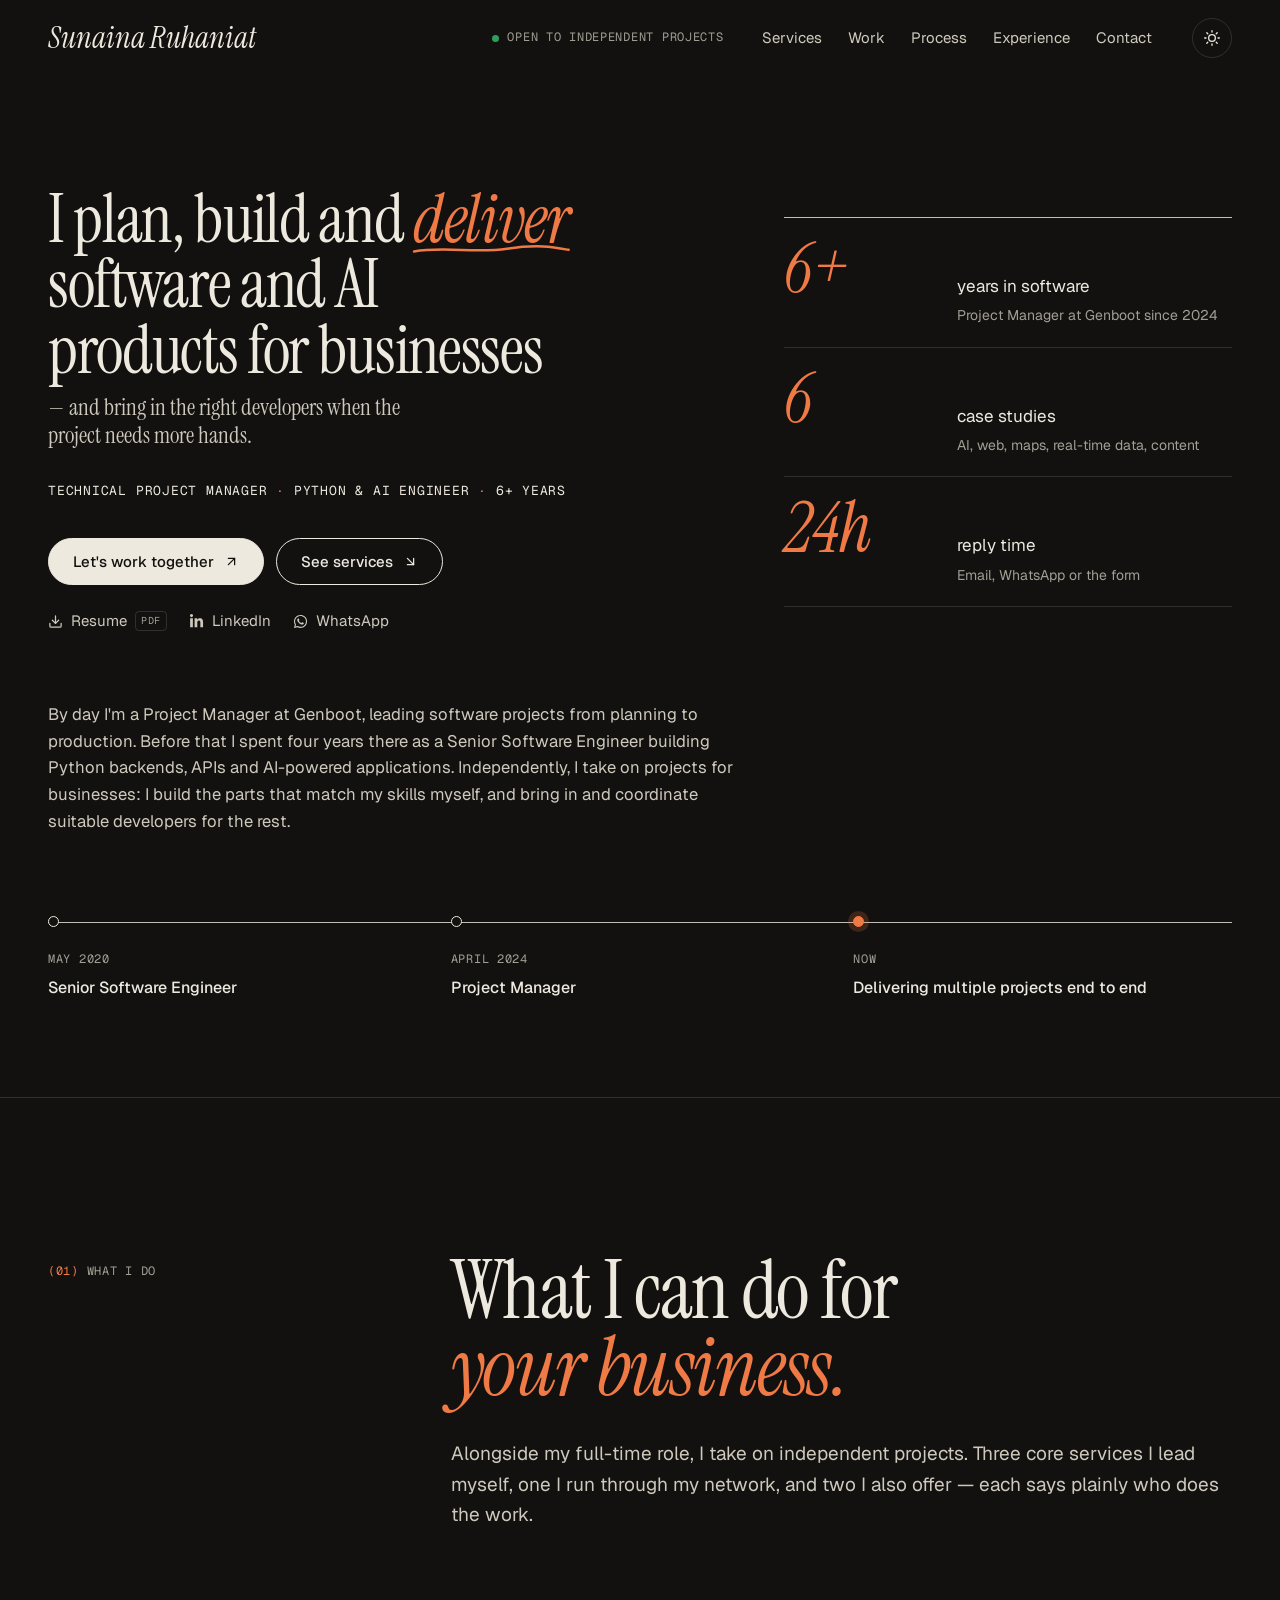
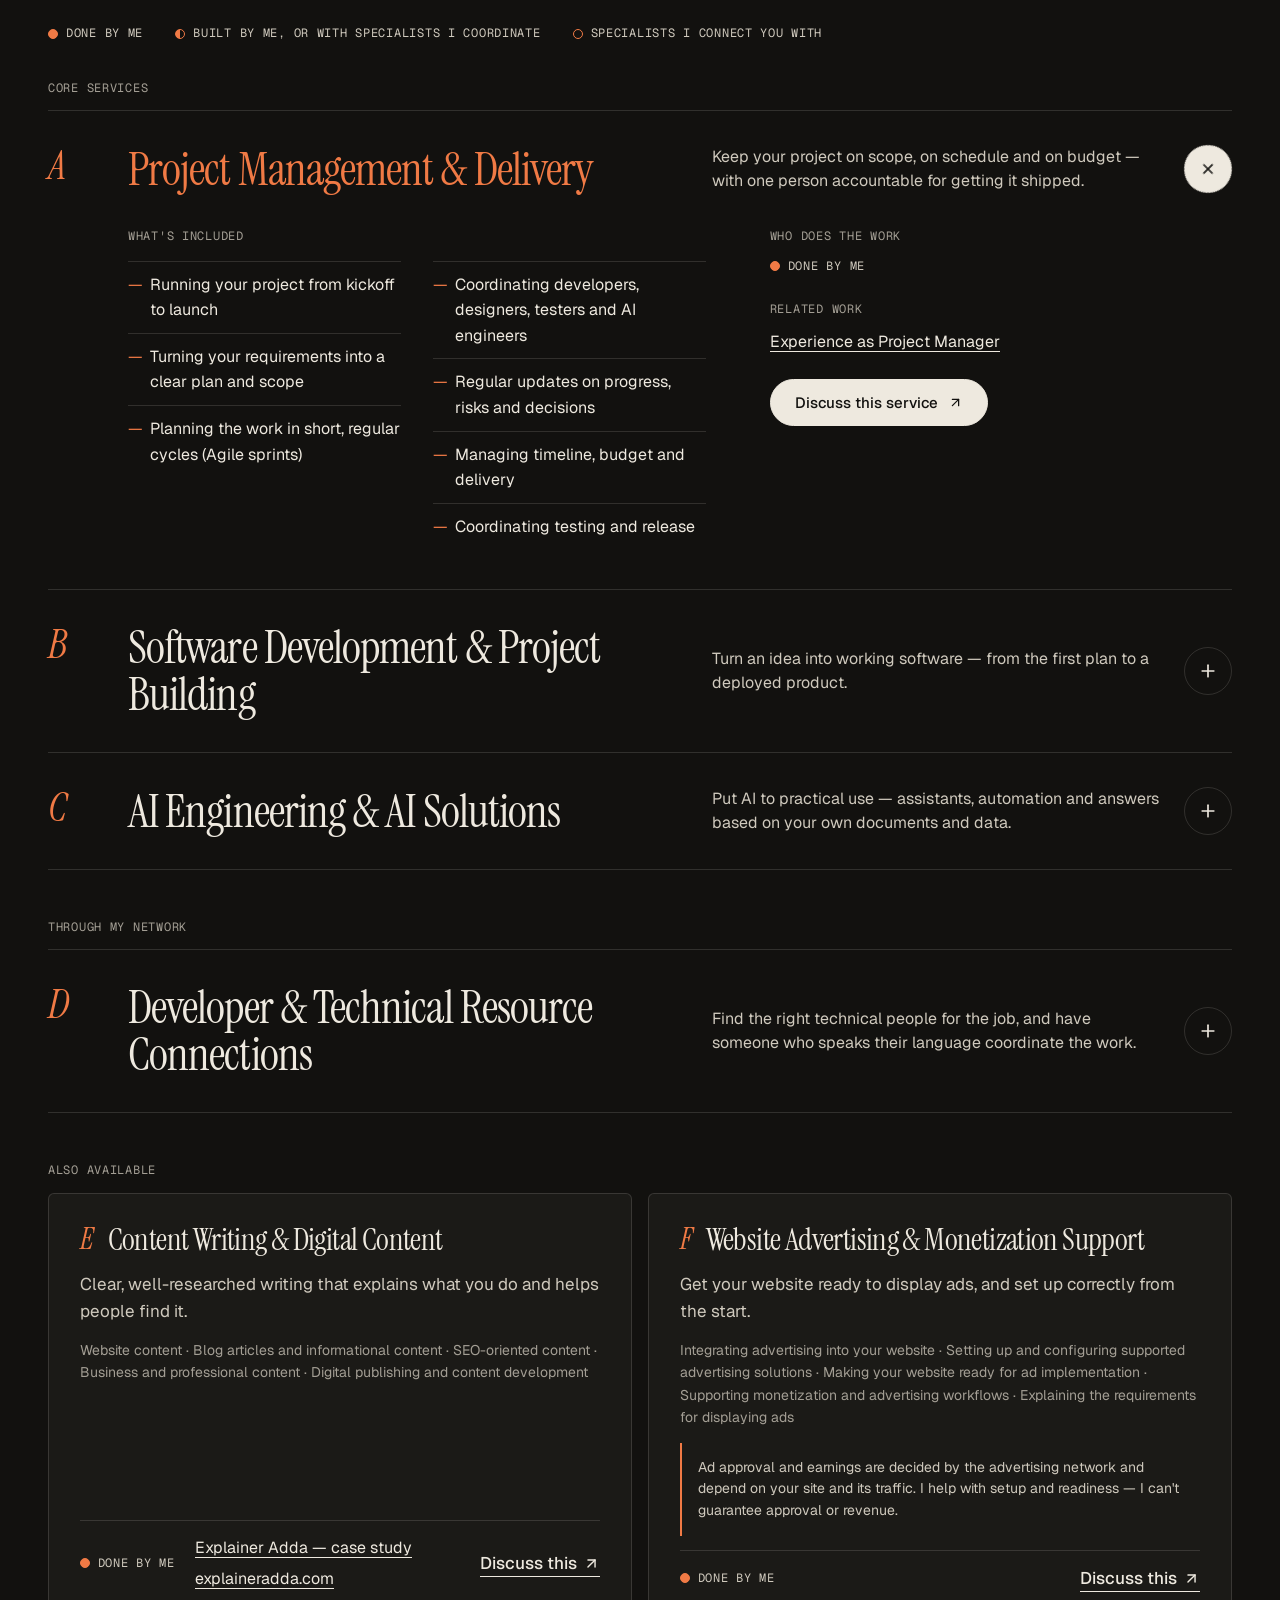
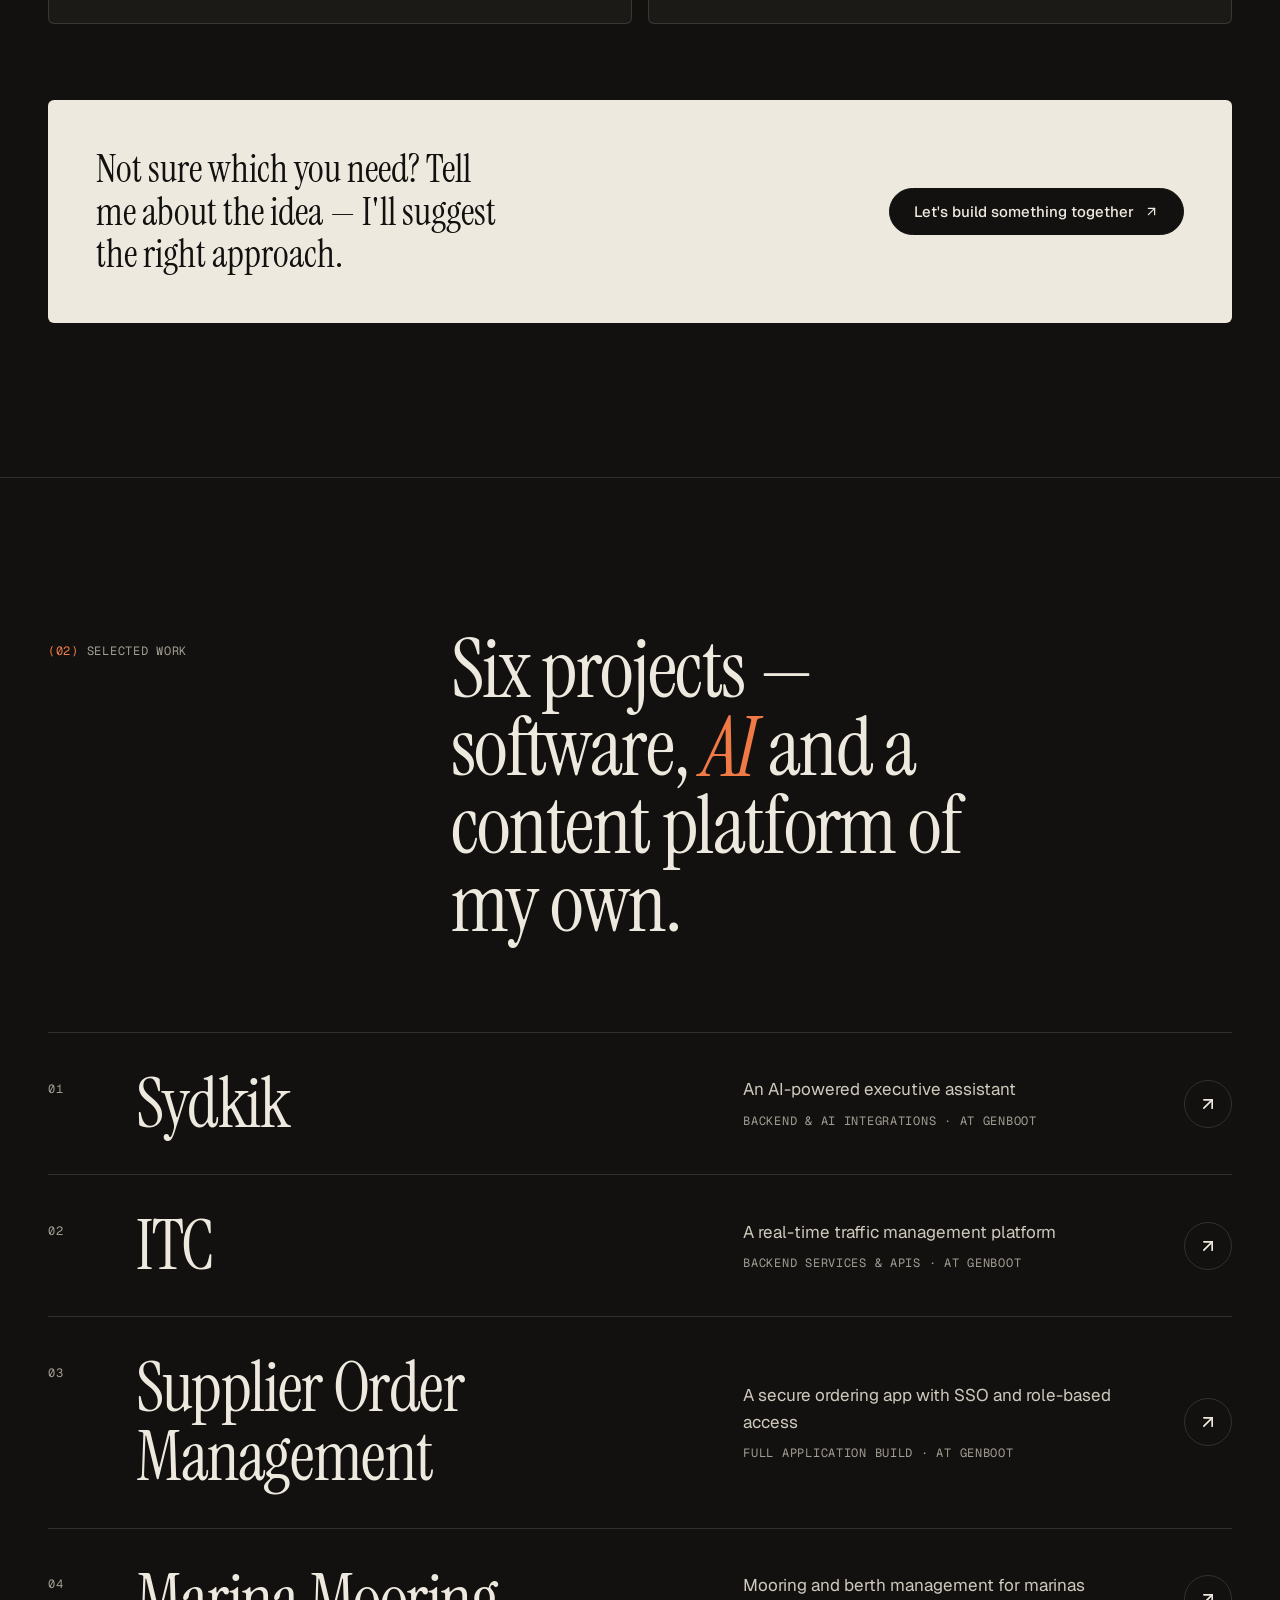
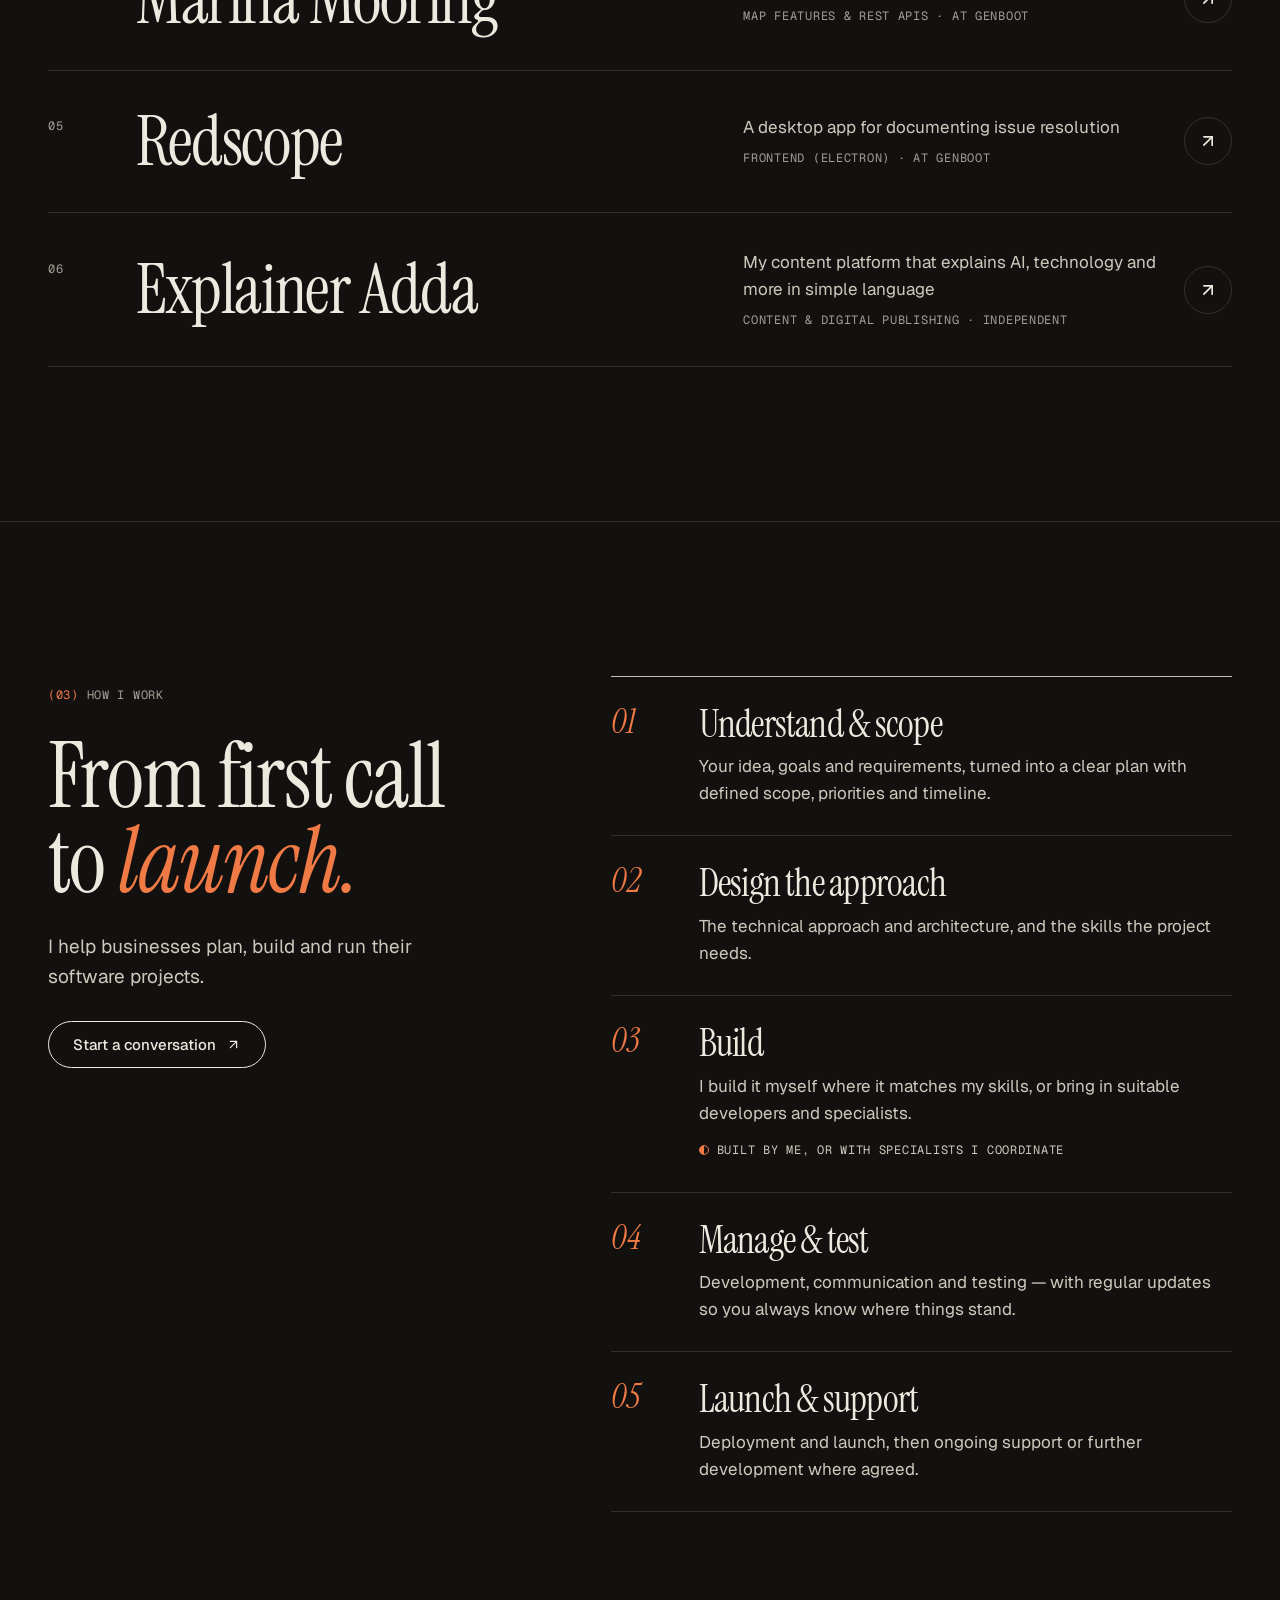
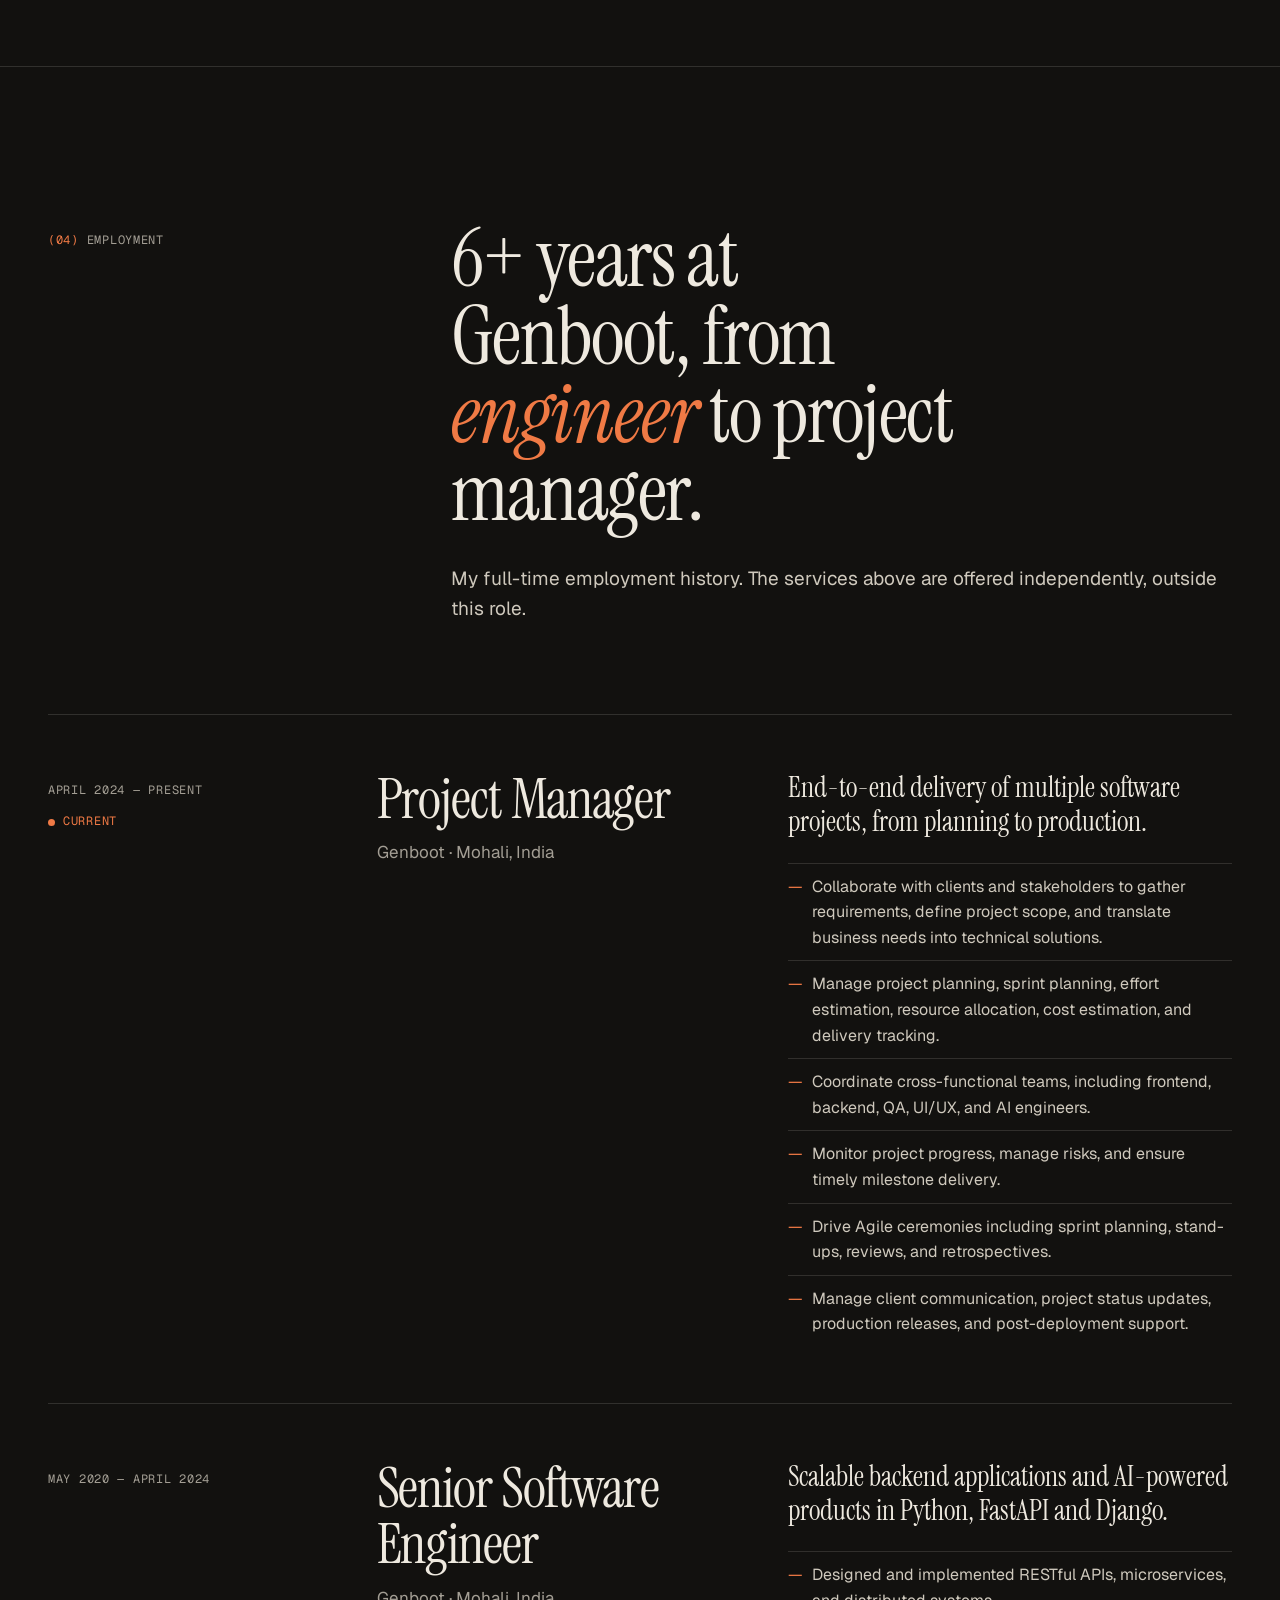
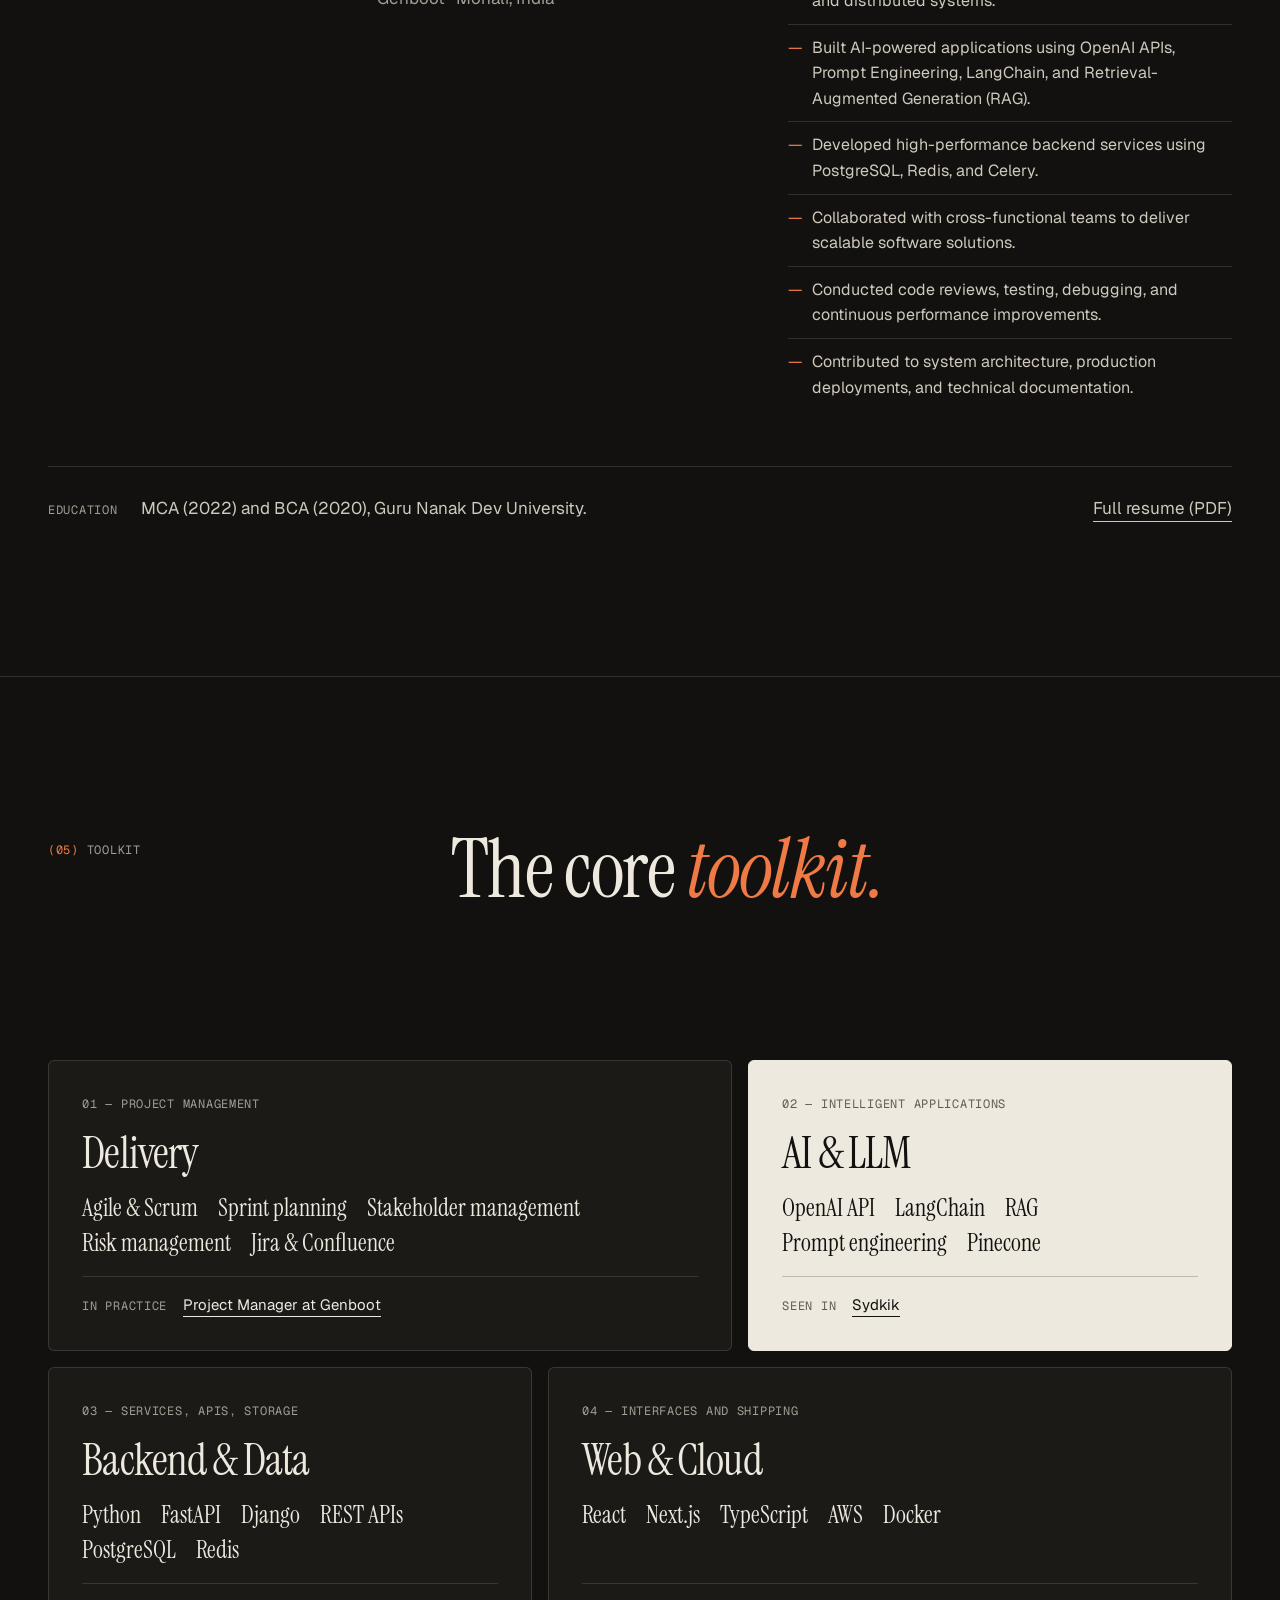
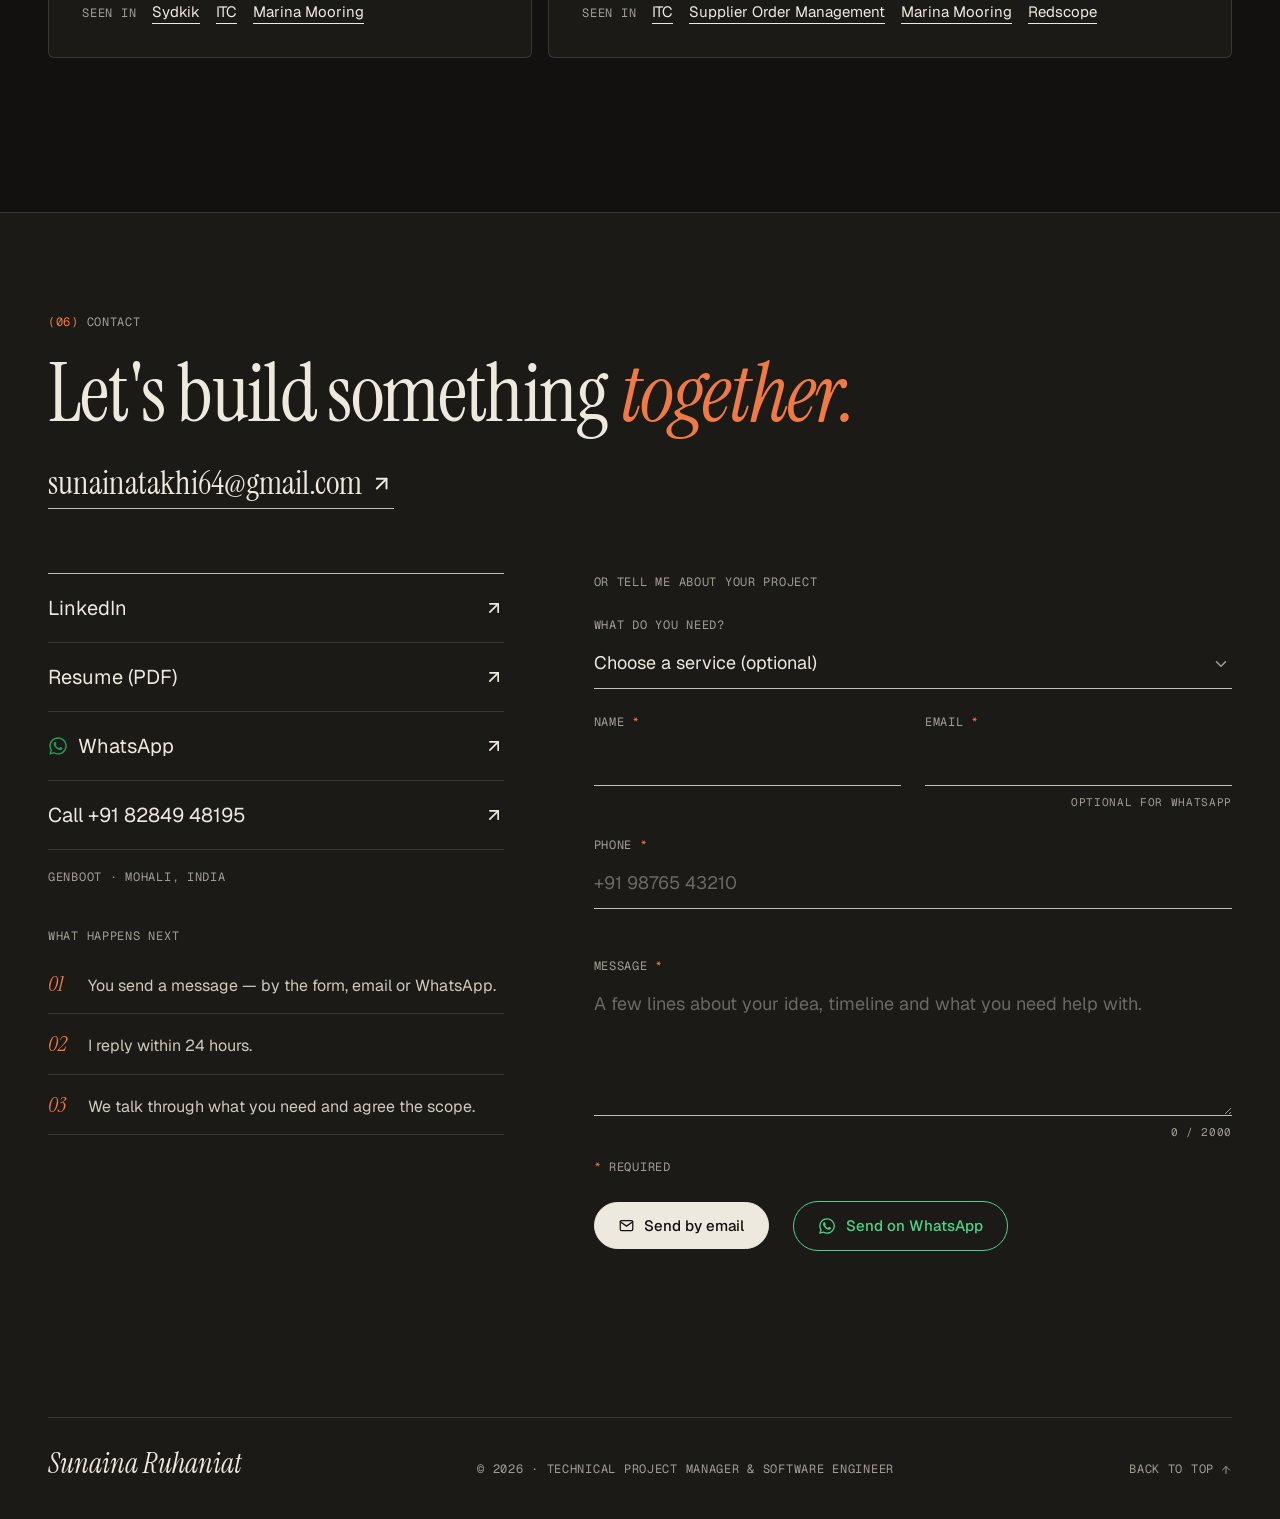
==== index.html @ 08cbfb69 "Updates" ====
<!doctype html><html lang="en"><head><meta charset="utf-8"/><meta name="viewport" content="width=device-width,initial-scale=1"/><title>Sunaina Ruhaniat — Technical Project Manager &amp; Software Engineer</title><meta name="description" content="Sunaina Ruhaniat plans, builds and delivers software and AI products for businesses. Technical Project Manager and Python & AI engineer with 6+ years in software."/><meta name="author" content="Sunaina Ruhaniat"/><link rel="canonical" href="https://sunaina04.github.io/"/><meta name="theme-color" content="#12110f"/><meta property="og:type" content="website"/><meta property="og:site_name" content="Sunaina Ruhaniat"/><meta property="og:title" content="Sunaina Ruhaniat — Technical Project Manager & Software Engineer"/><meta property="og:description" content="I plan, build and deliver software and AI products for businesses — and bring in the right developers when the project needs more hands."/><meta property="og:url" content="https://sunaina04.github.io/"/><meta property="og:image" content="https://sunaina04.github.io/og-image.png"/><meta property="og:image:width" content="1200"/><meta property="og:image:height" content="630"/><meta property="og:image:alt" content="Sunaina Ruhaniat: I plan, build and deliver software and AI products for businesses."/><meta name="twitter:card" content="summary_large_image"/><meta name="twitter:image" content="https://sunaina04.github.io/og-image.png"/><link rel="icon" href="/favicon.ico"/><link rel="apple-touch-icon" href="/favicon.ico"/><link rel="manifest" href="/manifest.json"/><link rel="preconnect" href="https://fonts.googleapis.com"/><link rel="preconnect" href="https://fonts.gstatic.com" crossorigin/><link href="https://fonts.googleapis.com/css2?family=Instrument+Serif:ital@0;1&family=Geist:wght@400;500;600&family=Geist+Mono:wght@400;500&display=swap" rel="stylesheet"/><script>!function(){var t;try{t=localStorage.getItem("portfolio-theme")}catch(t){}document.documentElement.dataset.theme="light"===t?"light":"dark"}()</script><script type="application/ld+json">{
        "@context": "https://schema.org",
        "@type": "Person",
        "name": "Sunaina Ruhaniat",
        "givenName": "Sunaina",
        "familyName": "Ruhaniat",
        "jobTitle": "Technical Project Manager & Software Engineer",
        "description": "Plans, builds and delivers software and AI products for businesses.",
        "worksFor": { "@type": "Organization", "name": "Genboot" },
        "url": "https://sunaina04.github.io/",
        "sameAs": ["https://www.linkedin.com/in/sunaina-ruhaniat-01a650207/", "https://explaineradda.com/"],
        "knowsAbout": ["Project management", "Agile delivery", "Python", "FastAPI", "Django", "AI engineering", "Retrieval-Augmented Generation", "Content writing"],
        "alumniOf": { "@type": "CollegeOrUniversity", "name": "Guru Nanak Dev University" }
      }</script><script defer="defer" src="/static/js/main.42b80006.js"></script><link href="/static/css/main.5dd238e5.css" rel="stylesheet"></head><body><noscript><main style="max-width:640px;margin:48px auto;padding:0 20px;font-family:Georgia,serif;line-height:1.5;color:#161513"><h1>Sunaina Ruhaniat</h1><p>I plan, build and deliver software and AI products for businesses — and bring in the right developers when the project needs more hands.</p><p>Technical Project Manager · Python &amp; AI Engineer · 6+ years. Project Manager at Genboot, Mohali, India.</p><p>Services: project management and delivery; software and backend development; AI features and assistants; developer connections; content writing; website ad setup.</p><p>Contact: <a href="mailto:sunainatakhi64@gmail.com">sunainatakhi64@gmail.com</a> · <a href="https://wa.me/918284948195">WhatsApp</a> · <a href="https://www.linkedin.com/in/sunaina-ruhaniat-01a650207/">LinkedIn</a> · <a href="/Sunaina_Resume.pdf">Resume (PDF)</a></p><p><small>Turn on JavaScript to see the full portfolio and case studies.</small></p></main></noscript><div id="root"></div></body></html>
---- static/css/main.5dd238e5.css ----
:root,:root[data-theme=light]{--paper:#f3efe7;--paper-2:#ebe5d9;--paper-3:#e1d9ca;--ink:#161513;--ink-2:#33302b;--muted:#6b665d;--rule:#16151324;--rule-strong:#161513d9;--accent:#b93a0b;--accent-ink:#fff;--selection:#b93a0b2e;--danger:#b42318;color-scheme:light}:root[data-theme=dark]{--paper:#12110f;--paper-2:#1b1a17;--paper-3:#26241f;--ink:#eee9df;--ink-2:#cfc9bd;--muted:#a39e94;--rule:#eee9df24;--rule-strong:#eee9dfcc;--accent:#f07a45;--accent-ink:#12110f;--selection:#f07a4547;--danger:#ff8a7a;color-scheme:dark}:root{--serif:"Instrument Serif","Iowan Old Style",Georgia,serif;--sans:"Geist",ui-sans-serif,system-ui,-apple-system,"Segoe UI",sans-serif;--mono:"Geist Mono",ui-monospace,"SFMono-Regular",Menlo,monospace;--gutter:clamp(20px,4vw,48px);--max:1320px;--section:clamp(88px,12vw,160px);--ease:cubic-bezier(0.2,0.7,0.1,1)}*,:after,:before{box-sizing:border-box}html{scroll-behavior:smooth;scroll-padding-top:88px}body{-webkit-font-smoothing:antialiased;-moz-osx-font-smoothing:grayscale;background:#f3efe7;background:var(--paper);color:#161513;color:var(--ink);font-family:Geist,ui-sans-serif,system-ui,-apple-system,Segoe UI,sans-serif;font-family:var(--sans);font-size:17px;line-height:1.6;margin:0;text-rendering:optimizeLegibility;transition:background-color .4s cubic-bezier(.2,.7,.1,1),color .4s cubic-bezier(.2,.7,.1,1);transition:background-color .4s var(--ease),color .4s var(--ease)}::selection{background:#b93a0b2e;background:var(--selection)}img,svg{display:block;max-width:100%}a{color:inherit}h1,h2,h3,h4{font-weight:400;margin:0}ol,p,ul{margin:0}ol,ul{list-style:none;padding:0}button{color:inherit;font:inherit}.wrap{margin:0 auto;max-width:1320px;max-width:var(--max);padding:0 clamp(20px,4vw,48px);padding:0 var(--gutter);width:100%}.section{border-top:1px solid #16151324;border-top:1px solid var(--rule);padding:clamp(88px,12vw,160px) 0;padding:var(--section) 0}.mono{color:#6b665d;color:var(--muted);font-family:Geist Mono,ui-monospace,SFMono-Regular,Menlo,monospace;font-family:var(--mono);font-size:12px;font-weight:400;letter-spacing:.06em;text-transform:uppercase}.display,.serif{font-family:"Instrument Serif",Iowan Old Style,Georgia,serif;font-family:var(--serif);font-weight:400}.display{letter-spacing:-.02em;line-height:.95}.display em,.serif em{color:#b93a0b;color:var(--accent);font-style:italic}.link{background:linear-gradient(currentColor,currentColor) 0 100% /100% 1px no-repeat;text-decoration:none;transition:background-size .4s cubic-bezier(.2,.7,.1,1),color .2s ease;transition:background-size .4s var(--ease),color .2s ease}.link:hover{background-position:100% 100%;background-size:0 1px;color:#b93a0b;color:var(--accent)}.btn{align-items:center;background:#0000;border:1px solid #161513;border:1px solid var(--ink);border-radius:999px;color:#161513;color:var(--ink);cursor:pointer;display:inline-flex;font-size:15px;font-weight:500;gap:10px;line-height:1;padding:15px 24px;text-decoration:none;transition:background-color .3s cubic-bezier(.2,.7,.1,1),color .3s cubic-bezier(.2,.7,.1,1),border-color .3s cubic-bezier(.2,.7,.1,1);transition:background-color .3s var(--ease),color .3s var(--ease),border-color .3s var(--ease)}.btn svg{transition:transform .3s cubic-bezier(.2,.7,.1,1);transition:transform .3s var(--ease)}.btn:hover svg{transform:translate(2px,-2px)}.btn-solid,.btn:hover{background:#161513;background:var(--ink);color:#f3efe7;color:var(--paper)}.btn-solid:hover{background:#b93a0b;background:var(--accent);border-color:#b93a0b;border-color:var(--accent);color:#fff;color:var(--accent-ink)}:focus-visible{border-radius:4px;outline:2px solid #b93a0b;outline:2px solid var(--accent);outline-offset:3px}.skip-link{background:#161513;background:var(--ink);border-radius:999px;color:#f3efe7;color:var(--paper);font-size:14px;left:12px;padding:10px 16px;position:fixed;text-decoration:none;top:12px;transform:translateY(-200%);transition:transform .2s ease;z-index:2000}.skip-link:focus{transform:none}.visually-hidden{clip:rect(0 0 0 0);height:1px;overflow:hidden;position:absolute;white-space:nowrap;width:1px}[data-reveal]{opacity:0;transform:translateY(24px);transition:opacity .9s cubic-bezier(.2,.7,.1,1),transform .9s cubic-bezier(.2,.7,.1,1);transition:opacity .9s var(--ease),transform .9s var(--ease);transition-delay:0s;transition-delay:var(--delay,0s)}[data-reveal][data-visible]{opacity:1;transform:none}@keyframes rise{0%{opacity:0;transform:translateY(.35em)}to{opacity:1;transform:none}}::view-transition-old(root){animation:page-out .22s cubic-bezier(.2,.7,.1,1) both;animation:page-out .22s var(--ease) both}::view-transition-new(root){animation:page-in .45s cubic-bezier(.2,.7,.1,1) .08s both;animation:page-in .45s .08s var(--ease) both}::view-transition-group(masthead){animation:none}@keyframes page-out{to{opacity:0;transform:translateY(-8px)}}@keyframes page-in{0%{opacity:0;transform:translateY(14px)}}@media (prefers-reduced-motion:reduce){::view-transition-new(root),::view-transition-old(root){animation:none}html{scroll-behavior:auto}*,:after,:before{animation-duration:.01ms!important;animation-iteration-count:1!important;transition-duration:.01ms!important}[data-reveal]{opacity:1;transform:none}}.hero{padding:clamp(28px,5vw,64px) 0 clamp(56px,8vw,96px)}.hero-meta{align-items:center;animation:rise .8s var(--ease) both;border-bottom:1px solid var(--rule);display:flex;flex-wrap:wrap;gap:8px 24px;justify-content:space-between;padding-bottom:18px}.hero-available{align-items:center;color:var(--ink-2);display:inline-flex;gap:10px}.hero-available i{background:#2f9e5b;border-radius:50%;box-shadow:0 0 0 4px #2f9e5b2e;height:8px;width:8px}.hero-title{font-size:clamp(40px,6.6vw,104px);letter-spacing:-.02em;line-height:.98;margin:0;max-width:17ch}.hero-main,.hero-tail{display:block}.hero-tail{animation:rise .9s .8s var(--ease) both;color:var(--ink-2);font-size:.34em;letter-spacing:0;line-height:1.25;margin-top:.5em;max-width:34ch}.hero-word{animation:rise .9s var(--ease) both;animation-delay:calc(.1s + var(--i)*.05s)}.hero-em,.hero-word{display:inline-block}.hero-em{position:relative;white-space:nowrap}.hero-underline{bottom:-.04em;height:.16em;left:0;overflow:visible;position:absolute;right:0;width:100%}.hero-underline path{fill:none;stroke:var(--accent);stroke-width:2.5;stroke-linecap:round;vector-effect:non-scaling-stroke;stroke-dasharray:340;stroke-dashoffset:340;animation:draw 1.2s .9s var(--ease) forwards,wave 4.5s 2.1s ease-in-out infinite alternate}@keyframes draw{to{stroke-dashoffset:0}}@keyframes wave{0%{d:path("M2 14 C 60 4, 120 18, 180 9 S 270 6, 298 11")}50%{d:path("M2 12 C 60 15, 120 5, 180 12 S 270 13, 298 9")}to{d:path("M2 10 C 60 6, 120 16, 180 7 S 270 10, 298 13")}}.hero-roles{animation:rise .9s .6s var(--ease) both;color:var(--ink);font-size:13px;margin-top:clamp(20px,2.4vw,32px)}.hero-roles span[aria-hidden]{color:var(--accent)}.hero-role{white-space:nowrap}.hero-ctas{animation:rise .9s .7s var(--ease) both;display:flex;flex-wrap:wrap;gap:12px;margin-top:clamp(24px,3vw,36px)}.hero-top{grid-gap:48px;display:grid;gap:48px;grid-template-columns:minmax(0,1fr);margin-top:clamp(28px,3.6vw,48px)}.hero-aside{grid-gap:32px;align-content:start;animation:rise .9s .85s var(--ease) both;display:grid;gap:32px}.hero-stats{border-top:1px solid var(--rule-strong);margin:0}.hero-stat{grid-gap:16px;align-items:baseline;animation:rise .8s var(--ease) both;animation-delay:calc(.6s + var(--i)*.12s);border-bottom:1px solid var(--rule);display:grid;gap:16px;grid-template-columns:minmax(120px,.8fr) minmax(0,1.4fr);padding:20px 0}.hero-stat-value{color:var(--accent);font-size:clamp(56px,5.4vw,80px);font-style:italic;line-height:.9}.hero-stat dd{grid-gap:4px;display:grid;gap:4px;margin:0}.hero-stat-label{color:var(--ink);font-size:17px}.hero-stat-note{color:var(--muted);font-size:14px}.hero-quick{margin-top:20px}@media (min-width:1024px){.hero-top{align-items:start;gap:clamp(48px,5vw,80px);grid-template-columns:minmax(0,1.5fr) minmax(0,1fr)}.hero-title{font-size:clamp(52px,5.2vw,84px)}.hero-aside{align-self:center}}.hero-intro{color:var(--ink-2);font-size:clamp(16px,1.3vw,18px);line-height:1.6;margin-top:clamp(40px,5vw,64px);max-width:64ch}.hero-line{grid-gap:24px;display:grid;gap:24px;grid-template-columns:repeat(3,minmax(0,1fr));margin-top:clamp(48px,7vw,88px);padding-top:28px;position:relative}.hero-line:before{animation:grow 1.4s .8s var(--ease) both;background:var(--rule-strong);content:"";height:1px;left:0;position:absolute;right:0;top:0;transform-origin:left}@keyframes grow{0%{transform:scaleX(0)}}.hero-line li{grid-gap:6px;animation:rise .8s var(--ease) both;animation-delay:calc(1s + var(--i)*.15s);display:grid;gap:6px;position:relative}.hero-line li:before{background:var(--paper);border:1.5px solid var(--ink);border-radius:50%;content:"";height:11px;left:0;position:absolute;top:-34px;width:11px}.hero-line li.is-now:before{background:var(--accent);border-color:var(--accent);box-shadow:0 0 0 5px color-mix(in srgb,var(--accent) 20%,#0000)}.hero-line-label{font-size:16px;font-weight:500}@media (min-width:1280px){.hero-meta{display:none}}@media (max-width:599px){.hero-meta span:last-child{display:none}.hero-title{font-size:clamp(34px,9.6vw,44px)}.hero-tail{font-size:.48em}.hero-roles{font-size:11.5px;line-height:1.8}.hero-stat{grid-template-columns:96px minmax(0,1fr);padding:16px 0}.hero-stat-value{font-size:48px}.hero-line{gap:22px;grid-template-columns:1fr;padding:0 0 0 28px}.hero-line:before{animation-name:growY;bottom:4px;height:auto;left:5px;right:auto;top:4px;transform-origin:top;width:1px}@keyframes growY{0%{transform:scaleY(0)}}.hero-line li:before{left:-28px;top:5px}}.quick-links{align-items:center;display:flex;flex-wrap:wrap;gap:6px 22px}.quick-link{align-items:center;background:linear-gradient(currentColor,currentColor) 0 100% /0 1px no-repeat;color:var(--ink-2);display:inline-flex;font-size:15px;gap:8px;padding:4px 0;text-decoration:none;transition:color .2s ease,background-size .4s var(--ease)}.quick-link svg{flex-shrink:0;font-size:15px}.quick-link:hover{background-size:100% 1px;color:var(--accent)}.quick-link-hint{border:1px solid var(--rule);border-radius:4px;font-size:10px;padding:1px 5px}.quick-links--menu{gap:4px 24px}.quick-links--menu .quick-link{font-size:17px;padding:10px 0}.work-list{border-bottom:1px solid var(--rule)}.work-row{grid-gap:24px;align-items:center;border-top:1px solid var(--rule);display:grid;gap:24px;grid-template-columns:64px minmax(0,1.4fr) minmax(0,1fr) 48px;padding:clamp(24px,3vw,36px) 0;text-decoration:none;transition:color .3s var(--ease)}.work-index{align-self:start;padding-top:.9em}.work-thumb{display:none}.work-name{font-size:clamp(40px,5.4vw,80px);line-height:1;transition:transform .5s var(--ease),color .3s ease}.work-meta{grid-gap:8px;display:grid;gap:8px}.work-summary{color:var(--ink-2);font-size:17px}.work-arrow{align-items:center;border:1px solid var(--rule);border-radius:50%;display:inline-flex;font-size:20px;height:48px;justify-content:center;justify-self:end;transition:background-color .3s var(--ease),color .3s var(--ease),border-color .3s var(--ease),transform .4s var(--ease);width:48px}.work-row:focus-visible .work-name,.work-row:hover .work-name{color:var(--accent);transform:translateX(16px)}.work-row:focus-visible .work-arrow,.work-row:hover .work-arrow{background:var(--ink);border-color:var(--ink);color:var(--paper);transform:rotate(45deg)}@media (hover:hover){.work-list:hover .work-row:not(:hover){color:var(--muted)}}.work-preview{display:none}@media (hover:hover) and (pointer:fine) and (min-width:900px){.work-preview{display:block;left:0;opacity:0;pointer-events:none;position:fixed;top:0;transform:translate(28px,-50%) scale(.92);transform:translate(calc(var(--x, 0px) + 28px),calc(var(--y, 0px) - 50%)) scale(.92);transition:opacity .3s var(--ease),transform .45s var(--ease);width:520px;z-index:50}.work-preview.is-visible{opacity:1;transform:translate(28px,-50%) scale(1);transform:translate(calc(var(--x, 0px) + 28px),calc(var(--y, 0px) - 50%)) scale(1)}.work-preview-item{border-radius:6px;box-shadow:0 30px 60px -20px #00000059;display:none}.work-preview-item.is-active{display:block}}@media (hover:none),(max-width:899px){.work-row{gap:16px;grid-template-areas:"index thumb thumb" "index name arrow" "index meta meta";grid-template-columns:40px minmax(0,1fr) 44px}.work-index{grid-area:index;padding-top:0}.work-thumb{display:block;grid-area:thumb}.work-name{grid-area:name}.work-meta{grid-area:meta}.work-arrow{grid-area:arrow;height:44px;width:44px}}@media (max-width:599px){.work-row{gap:12px;grid-template-areas:"index index" "name arrow" "meta meta";grid-template-columns:minmax(0,1fr) 44px}.work-thumb{display:none}}.section-head{grid-gap:24px 48px;display:grid;gap:24px 48px;grid-template-columns:minmax(0,1fr) minmax(0,2.2fr);margin-bottom:clamp(48px,7vw,96px)}.section-head-label{padding-top:.9em}.section-head-label span{color:var(--accent)}.section-head-title{font-size:clamp(44px,6.4vw,96px);max-width:14ch}.section-head-lead{grid-gap:16px;color:var(--ink-2);display:grid;font-size:19px;gap:16px;line-height:1.6;margin-top:32px;max-width:62ch}@media (max-width:767px){.section-head{grid-template-columns:1fr}.section-head-label{padding-top:0}.section-head-lead{font-size:17px}}.cover{background:var(--paper-2);border-radius:6px;margin:0;overflow:hidden}.cover svg{height:auto;width:100%}.sketch-dot{fill:color-mix(in srgb,var(--ink) 12%,#0000)}.sketch-links path{fill:none;stroke:var(--ink-2);stroke-opacity:.6;stroke-width:1.6;stroke-dasharray:5 6;animation:flow 1.6s linear infinite}.cover--compact .sketch-links path{stroke-width:2.4;stroke-dasharray:7 8}@keyframes flow{to{stroke-dashoffset:-22}}.sketch-node rect{fill:var(--paper);stroke:var(--ink);stroke-width:1.5}.cover--compact .sketch-node rect{stroke-width:2.2}.sketch-node text{fill:var(--ink);font-family:var(--mono);font-weight:500}.sketch-node--primary rect{fill:var(--ink)}.sketch-node--primary text{fill:var(--paper)}.sketch-node--core rect{fill:var(--paper-3);stroke:var(--ink-2);stroke-dasharray:4 4}.sketch-index{fill:var(--accent);font-family:var(--serif);font-style:italic}.sketch-caption{fill:var(--muted);font-family:var(--mono);font-size:12px;letter-spacing:.08em}.sketch-stack{display:none}@media (max-width:599px){.cover:not(.cover--compact) svg{display:none}.sketch-stack{align-items:center;background-image:radial-gradient(color-mix(in srgb,var(--ink) 12%,#0000) 1px,#0000 1px);background-size:18px 18px;display:flex;flex-direction:column;gap:10px;padding:28px 20px 32px}.sketch-stack-index{align-self:flex-start;color:var(--accent);font-size:36px;font-style:italic;line-height:1}.sketch-stack-row{display:flex;flex-wrap:wrap;gap:8px;justify-content:center}.sketch-stack-row li{background:var(--paper);border:1.5px solid var(--ink);border-radius:999px;font-family:var(--mono);font-size:13px;font-weight:500;padding:8px 14px}.sketch-stack-row.is-core li:first-child{background:var(--ink);color:var(--paper)}.sketch-stack-row.is-core li+li{background:var(--paper-3);border-color:var(--ink-2);border-style:dashed}.sketch-stack-arrow{color:var(--muted);font-size:18px;line-height:1}}.mode-tag{align-items:center;color:var(--ink-2);display:inline-flex;gap:8px}.mode-tag i{border:1.5px solid var(--accent);border-radius:50%;flex-shrink:0;height:10px;width:10px}.mode-tag--self i{background:var(--accent)}.mode-tag--mixed i{background:linear-gradient(90deg,var(--accent) 50%,#0000 50%)}.mode-legend{display:flex;flex-wrap:wrap;gap:12px 32px;margin-bottom:32px}.tier-label{font-size:12px;font-weight:400;margin:48px 0 12px}.mode-legend+.tier-label{margin-top:8px}.extras{grid-gap:16px;display:grid;gap:16px;grid-template-columns:repeat(2,minmax(0,1fr))}.extra{background:var(--paper-2);border:1px solid var(--rule);border-radius:6px;flex-direction:column;padding:clamp(22px,2.4vw,32px)}.extra,.extra-head{display:flex;gap:14px}.extra-head{align-items:baseline}.extra-head .service-letter{font-size:30px}.extra-title{font-size:clamp(26px,2.4vw,34px);line-height:1.05;margin:0}.extra-benefit{color:var(--ink-2)}.extra-items{color:var(--muted);font-size:14px;line-height:1.6}.extra-foot{align-items:center;border-top:1px solid var(--rule);display:flex;flex-wrap:wrap;gap:10px 20px;margin-top:auto;padding-top:14px}.extra-cta{align-items:center;display:inline-flex;font-weight:500;gap:6px;margin-left:auto}@media (max-width:767px){.extras{grid-template-columns:1fr}.extra-cta{margin-left:0}}.service-list{border-bottom:1px solid var(--rule)}.service{border-top:1px solid var(--rule)}.service-heading{margin:0}.service-trigger{grid-gap:24px;align-items:center;background:none;border:none;cursor:pointer;display:grid;gap:24px;grid-template-columns:56px minmax(0,1.25fr) minmax(0,1fr) 48px;padding:clamp(24px,3vw,34px) 0;text-align:left;width:100%}.service-letter{align-self:start;color:var(--accent);font-size:40px;font-style:italic;line-height:1}.service-title{font-size:clamp(32px,3.6vw,52px);line-height:1.02;transition:transform .5s var(--ease),color .3s ease}.service-benefit{color:var(--ink-2);font-size:16px;line-height:1.5}.service-toggle{align-items:center;border:1px solid var(--rule);border-radius:50%;display:inline-flex;font-size:20px;height:48px;justify-content:center;justify-self:end;transition:transform .5s var(--ease),background-color .3s var(--ease),color .3s var(--ease),border-color .3s var(--ease);width:48px}.service-trigger:hover .service-title{transform:translateX(10px)}.service-trigger:hover .service-toggle,.service.is-open .service-toggle{background:var(--ink);border-color:var(--ink);color:var(--paper)}.service.is-open .service-toggle{transform:rotate(45deg)}.service.is-open .service-title{color:var(--accent)}.service-panel{display:grid;grid-template-rows:0fr;transition:grid-template-rows .6s var(--ease),visibility .6s;visibility:hidden}.service.is-open .service-panel{grid-template-rows:1fr;visibility:visible}.service-panel-inner{grid-gap:32px clamp(32px,5vw,80px);display:grid;gap:32px clamp(32px,5vw,80px);grid-template-columns:minmax(0,1.25fr) minmax(0,1fr);min-height:0;overflow:hidden;padding-left:80px}.service.is-open .service-panel-inner{padding-bottom:40px}.service-detail,.service-side{grid-gap:14px;align-content:start;display:grid;gap:14px}.service-side{gap:24px}.service-side>div{grid-gap:10px;display:grid;gap:10px}.service-items{column-count:2;column-gap:32px}.service-items li{border-top:1px solid var(--rule);break-inside:avoid;font-size:16px;padding:10px 0 10px 22px;page-break-inside:avoid;position:relative}.service-items li:before{color:var(--accent);content:"—";left:0;position:absolute}.service-note{background:var(--paper-2);border-left:2px solid var(--accent);color:var(--ink-2);font-size:14px;line-height:1.55;padding:14px 16px}.service-related{grid-gap:6px;display:grid;font-size:16px;gap:6px}.service-cta,.service-related .link,.service-related .link:visited{justify-self:start}.services-cta{align-items:center;background:var(--ink);border-radius:6px;color:var(--paper);display:flex;flex-wrap:wrap;gap:24px 48px;justify-content:space-between;margin-top:clamp(48px,6vw,80px);padding:clamp(28px,4vw,48px)}.services-cta-text{font-size:clamp(28px,3vw,40px);line-height:1.1;max-width:24ch}.services-cta .btn-solid{background:var(--paper);border-color:var(--paper);color:var(--ink)}.services-cta .btn-solid:hover{background:var(--accent);border-color:var(--accent);color:var(--accent-ink)}@media (max-width:999px){.service-trigger{grid-template-areas:"letter title toggle" "letter benefit toggle";grid-template-columns:44px minmax(0,1fr) 44px;row-gap:10px}.service-letter{grid-area:letter}.service-title{grid-area:title}.service-benefit{grid-area:benefit}.service-toggle{align-self:start;grid-area:toggle;height:44px;width:44px}.service-panel-inner{grid-template-columns:1fr;padding-left:68px}}@media (max-width:599px){.service-trigger{gap:10px 14px;grid-template-columns:32px minmax(0,1fr) 40px}.service-letter{font-size:30px}.service-toggle{height:40px;width:40px}.service-panel-inner{padding-left:0}.service-items{column-count:1}}.process-grid{grid-gap:48px clamp(48px,8vw,128px);align-items:start;display:grid;gap:48px clamp(48px,8vw,128px);grid-template-columns:minmax(0,1fr) minmax(0,1.35fr)}.process-aside{grid-gap:28px;display:grid;gap:28px;justify-items:start;position:-webkit-sticky;position:sticky;top:120px}.process-title{font-size:clamp(52px,7vw,104px)}.process-promise{color:var(--ink-2);font-size:19px;max-width:34ch}.process-steps{border-top:1px solid var(--rule-strong);counter-reset:step}.process-step{grid-gap:16px;border-bottom:1px solid var(--rule);display:grid;gap:16px;grid-template-columns:72px minmax(0,1fr);padding:28px 0;transition:padding-left .5s var(--ease)}.process-step:hover{padding-left:10px}.process-num{color:var(--accent);font-size:34px;font-style:italic;line-height:1}.process-step-title{font-size:clamp(30px,3vw,42px);line-height:1}.process-step-text{color:var(--ink-2);font-size:17px;margin:10px 0 0;max-width:48ch}.process-step .mode-tag{margin-top:14px}@media (max-width:899px){.process-grid{grid-template-columns:1fr}.process-aside{position:static}}@media (max-width:479px){.process-step{grid-template-columns:48px minmax(0,1fr)}.process-num{font-size:28px}}.roles{border-bottom:1px solid var(--rule)}.exp-education{align-items:baseline;color:var(--ink-2);display:flex;flex-wrap:wrap;font-size:17px;gap:8px 24px;margin-top:28px}.exp-education .link{margin-left:auto}.role{grid-gap:24px clamp(32px,4vw,64px);border-top:1px solid var(--rule);display:grid;gap:24px clamp(32px,4vw,64px);grid-template-columns:minmax(0,1fr) minmax(0,1.3fr) minmax(0,1.6fr);padding:clamp(36px,5vw,56px) 0}.role-dates{align-items:flex-start;display:flex;flex-direction:column;gap:12px;padding-top:.6em}.role-badge{align-items:center;color:var(--accent);display:inline-flex;gap:8px}.role-badge:before{animation:pulse 2.4s ease-in-out infinite;background:var(--accent);border-radius:50%;content:"";height:7px;width:7px}@keyframes pulse{50%{box-shadow:0 0 0 6px color-mix(in srgb,var(--accent) 15%,#0000)}}.role-title{font-size:clamp(40px,4.4vw,64px);line-height:1}.role-company{color:var(--muted);margin-top:12px}.role-summary{font-family:var(--serif);font-size:clamp(24px,2.2vw,30px);line-height:1.2;margin-bottom:24px}.role-points li{border-top:1px solid var(--rule);color:var(--ink-2);font-size:16px;padding:10px 0 10px 24px;position:relative}.role-points li:before{color:var(--accent);content:"—";left:0;position:absolute}@media (max-width:1023px){.exp-education{align-items:baseline;color:var(--ink-2);display:flex;flex-wrap:wrap;font-size:17px;gap:8px 24px;margin-top:28px}.exp-education .link{margin-left:auto}.role{grid-template-columns:minmax(0,1fr) minmax(0,2fr)}.role-body{grid-column:2}}@media (max-width:699px){.exp-education{align-items:baseline;color:var(--ink-2);display:flex;flex-wrap:wrap;font-size:17px;gap:8px 24px;margin-top:28px}.exp-education .link{margin-left:auto}.role{grid-template-columns:1fr}.role-dates{align-items:center;flex-direction:row;justify-content:space-between;padding-top:0}.role-body{grid-column:auto}}.bento{grid-gap:16px;display:grid;gap:16px;grid-template-columns:repeat(12,minmax(0,1fr))}.tile{background:var(--paper-2);border:1px solid var(--rule);border-radius:6px;display:flex;flex-direction:column;gap:18px;padding:clamp(24px,2.6vw,36px);transition:border-color .4s var(--ease)}.tile:hover{border-color:var(--rule-strong)}.tile--delivery,.tile--frontend{grid-column:span 7}.tile--ai,.tile--backend{grid-column:span 5}.tile--ai{background:var(--ink);border-color:var(--ink);color:var(--paper)}.tile--ai .mono{color:color-mix(in srgb,var(--paper) 65%,#0000)}.tile--ai .tile-foot{border-top-color:color-mix(in srgb,var(--paper) 22%,#0000)}.tile-title{font-size:clamp(34px,3.4vw,48px);line-height:1}.tile-core{display:flex;flex-wrap:wrap;gap:4px 20px}.tile-core li{font-size:clamp(21px,1.9vw,27px);line-height:1.25;transition:color .2s ease}.tile-core li:hover{color:var(--accent)}.tile-foot{align-items:baseline;border-top:1px solid var(--rule);gap:8px 16px;margin-top:auto;padding-top:16px}.tile-foot,.tile-links{display:flex;flex-wrap:wrap}.tile-links{font-size:15px;gap:6px 16px}@media (max-width:1023px){.tile--ai,.tile--backend,.tile--delivery,.tile--frontend{grid-column:span 6}}@media (max-width:699px){.bento{gap:12px}.tile--ai,.tile--backend,.tile--delivery,.tile--frontend{grid-column:span 12}}.case-study{padding-top:clamp(24px,4vw,48px)}.cs-crumbs{border-bottom:1px solid var(--rule);display:flex;gap:16px;justify-content:space-between;padding-bottom:20px}.cs-back{align-items:center;display:inline-flex;gap:8px;text-decoration:none;transition:color .2s ease,gap .3s var(--ease)}.cs-back:hover{color:var(--ink);gap:12px}.cs-hero{animation:rise .9s var(--ease) both;padding:clamp(40px,7vw,96px) 0 clamp(32px,5vw,56px)}.cs-title{font-size:clamp(60px,12vw,190px);letter-spacing:-.03em;line-height:.88}.cs-summary{color:var(--accent);font-size:clamp(26px,3vw,40px);font-style:italic;margin-top:20px}.cs-context{margin-top:16px}.cs-facts{animation:rise .9s .15s var(--ease) both;border-top:1px solid var(--rule-strong);display:grid;grid-template-columns:repeat(4,minmax(0,1fr));margin:0}.cs-facts>div{padding:18px 24px 22px 0}.cs-facts>div+div{border-left:1px solid var(--rule);padding-left:24px}.cs-facts dd{font-size:17px;margin:8px 0 0}.cs-cover{animation:rise 1s .3s var(--ease) both;margin-top:clamp(32px,5vw,56px)}.cs-body{padding:clamp(56px,8vw,112px) 0}.cs-block{grid-gap:16px 48px;border-top:1px solid var(--rule);display:grid;gap:16px 48px;grid-template-columns:minmax(0,1fr) minmax(0,2.2fr);padding:36px 0}.cs-label{align-self:start;font-size:12px;padding-top:.4em;position:-webkit-sticky;position:sticky;top:100px}.cs-content{color:var(--ink-2);font-size:18px;max-width:68ch}.cs-lead{color:var(--ink);font-family:var(--serif);font-size:clamp(26px,2.6vw,36px);line-height:1.2}.cs-list li{border-bottom:1px solid var(--rule);padding:12px 0 12px 40px;position:relative}.cs-list li:first-child{padding-top:0}.cs-list li:before{color:var(--accent);content:"—";left:0;position:absolute}.cs-list--numbered{counter-reset:item}.cs-list--numbered li:before{content:counter(item,decimal-leading-zero);counter-increment:item;font-family:var(--mono);font-size:12px;top:16px}.cs-list--numbered li:first-child:before{top:4px}.cs-features{grid-gap:0 32px;display:grid;gap:0 32px;grid-template-columns:repeat(2,minmax(0,1fr))}.cs-features li{font-family:var(--serif);font-size:24px;line-height:1.2}.cs-article,.cs-features li{border-bottom:1px solid var(--rule);color:var(--ink);padding:14px 0}.cs-article{align-items:baseline;display:flex;gap:16px;justify-content:space-between;text-decoration:none}.cs-articles li:first-child .cs-article{padding-top:0}.cs-article-title{font-size:22px;line-height:1.25;transition:color .2s ease}.cs-article:hover .cs-article-title{color:var(--accent)}.cs-article .mono{flex-shrink:0}.cs-stack{color:var(--ink);font-size:clamp(20px,2vw,26px);line-height:1.45}.cs-shot{background:var(--paper-2);border-radius:6px;margin:0;padding:clamp(16px,3vw,40px)}.cs-shot img{border-radius:4px;box-shadow:0 30px 60px -30px #00000059;width:100%}.cs-visit{border-top:1px solid var(--rule);padding-top:36px}.cs-service{background:var(--paper-2);padding:clamp(56px,8vw,96px) 0}.cs-service-inner{grid-gap:32px 64px;align-items:end;display:grid;gap:32px 64px;grid-template-columns:minmax(0,1.4fr) auto}.cs-service-inner>div:first-child{grid-gap:14px;display:grid;gap:14px;justify-items:start}.cs-service-title{font-size:clamp(36px,4.6vw,64px);line-height:1.02}.cs-service-benefit{color:var(--ink-2);font-size:18px;max-width:52ch}.cs-service-actions{display:flex;flex-wrap:wrap;gap:12px}.cs-next{border-top:1px solid var(--rule);display:block;padding:clamp(56px,8vw,112px) 0;text-decoration:none;transition:background-color .5s var(--ease),color .5s var(--ease)}.cs-next .wrap{grid-gap:16px;display:grid;gap:16px}.cs-next-name{align-items:center;display:inline-flex;font-size:clamp(54px,9vw,140px);gap:.2em;line-height:1}.cs-next-name svg{font-size:.5em;transition:transform .5s var(--ease)}.cs-next:hover{background:var(--ink);color:var(--paper)}.cs-next:hover .mono{color:var(--paper);opacity:.6}.cs-next:hover svg{transform:translateX(16px)}@media (max-width:899px){.cs-context{margin-top:16px}.cs-facts{grid-template-columns:repeat(2,minmax(0,1fr))}.cs-facts>div:nth-child(3){border-left:none;padding-left:0}.cs-facts>div:nth-child(n+3){border-top:1px solid var(--rule)}.cs-service-inner{align-items:start;grid-template-columns:1fr}}@media (max-width:699px){.cs-context{margin-top:16px}.cs-facts{grid-template-columns:1fr}.cs-facts>div+div{border-left:none;border-top:1px solid var(--rule);padding-left:0}.cs-block{grid-template-columns:1fr}.cs-label{padding-top:0;position:static}.cs-features{grid-template-columns:1fr}.cs-crumbs>span{display:none}}.reading-progress{view-transition-name:reading-progress;background:var(--accent);height:2px;left:0;pointer-events:none;position:fixed;right:0;top:76px;transform:scaleX(0);transform:scaleX(var(--progress,0));transform-origin:left;z-index:999}@media (max-width:767px){.reading-progress{top:64px}}.masthead{view-transition-name:masthead;border-bottom:1px solid #0000;position:-webkit-sticky;position:sticky;top:0;transition:border-color .4s var(--ease);z-index:1000}.masthead:before{content:"";inset:0;position:absolute;transition:background-color .4s var(--ease);z-index:-1}.masthead.is-scrolled{border-bottom-color:var(--rule)}.masthead.is-scrolled:before{backdrop-filter:saturate(1.2) blur(10px);-webkit-backdrop-filter:saturate(1.2) blur(10px);background:color-mix(in srgb,var(--paper) 88%,#0000)}.masthead.menu-open:before{background:var(--paper)}.masthead-inner{grid-gap:24px;align-items:center;display:grid;gap:24px;grid-template-columns:1fr auto 1fr;height:76px}.masthead-logo{font-size:30px;font-style:italic;justify-self:start;line-height:1;text-decoration:none;transition:color .2s ease}.masthead-logo:hover{color:var(--accent)}.masthead-role{align-items:center;display:inline-flex;gap:8px;text-decoration:none;transition:color .2s ease;white-space:nowrap}.masthead-role:hover{color:var(--ink)}.masthead-role i{background:#2f9e5b;border-radius:50%;height:7px;width:7px}.masthead-nav{display:none}.masthead-actions{align-items:center;display:flex;gap:8px;justify-content:flex-end}.icon-btn{align-items:center;background:#0000;border:1px solid var(--rule);border-radius:50%;cursor:pointer;display:inline-flex;font-size:16px;height:40px;justify-content:center;transition:border-color .3s var(--ease),color .3s var(--ease),transform .5s var(--ease);width:40px}.icon-btn:hover{border-color:var(--ink);transform:rotate(-20deg)}.menu-btn{background:#0000;border:1px solid var(--rule);border-radius:999px;color:var(--ink);cursor:pointer;height:40px;padding:0 16px}@media (min-width:1024px){.masthead-inner{grid-template-columns:1fr auto auto}.masthead-role{display:none}.masthead-nav{display:flex;gap:26px;margin-right:16px}.menu-btn{display:none}.masthead-link{color:var(--ink-2);font-size:15px;padding:6px 0;position:relative;text-decoration:none;transition:color .2s ease}.masthead-link:after{background:currentColor;bottom:0;content:"";height:1px;left:0;position:absolute;right:0;transform:scaleX(0);transform-origin:right;transition:transform .4s var(--ease)}.masthead-link.is-active,.masthead-link:hover{color:var(--ink)}.masthead-link.is-active:after,.masthead-link:hover:after{transform:scaleX(1);transform-origin:left}.masthead-link.is-active:before{background:var(--accent);border-radius:50%;content:"";height:5px;left:-12px;position:absolute;top:50%;transform:translateY(-50%);width:5px}}@media (min-width:1280px){.masthead-inner{grid-template-columns:1fr auto 1fr auto}.masthead-role{display:inline-flex}.masthead-nav{justify-self:end}}@media (max-width:767px){.masthead-role{display:none}.masthead-inner{grid-template-columns:1fr auto;height:64px}.masthead-logo{font-size:26px}}.mobile-menu{background:var(--paper);inset:76px 0 0;padding-top:32px;position:fixed}@media (max-width:767px){.mobile-menu{inset:64px 0 0}}.mobile-menu nav{display:flex;flex-direction:column}.mobile-link{align-items:baseline;animation:rise .6s var(--ease) both;animation-delay:calc(var(--i)*60ms);border-bottom:1px solid var(--rule);display:flex;font-size:clamp(44px,12vw,72px);gap:16px;padding:14px 0;text-decoration:none}.mobile-quick{animation:rise .6s .3s var(--ease) both;margin-top:20px}.mobile-mail{align-self:flex-start;font-size:18px;margin-top:32px}@media (min-width:1024px){.mobile-menu{display:none}}.contact{background:var(--paper-2);border-top:1px solid var(--rule);padding:clamp(64px,7vw,104px) 0 32px}.contact-label{margin-bottom:20px}.contact-title{font-size:clamp(48px,6.4vw,104px);line-height:1}@media (min-width:1100px){.contact-title{white-space:nowrap}}.contact-email{align-items:center;border-bottom:1px solid var(--rule-strong);display:inline-flex;font-size:clamp(24px,2.6vw,34px);gap:.25em;line-height:1.1;margin-top:clamp(20px,2.4vw,32px);overflow-wrap:anywhere;padding-bottom:6px;text-decoration:none;transition:color .3s ease,border-color .3s ease}.contact-email svg{flex-shrink:0;font-size:.7em;transition:transform .4s var(--ease)}.contact-email:hover{border-color:var(--accent);color:var(--accent)}.contact-email:hover svg{transform:translate(4px,-4px)}.contact-grid{grid-gap:48px clamp(48px,7vw,96px);display:grid;gap:48px clamp(48px,7vw,96px);grid-template-columns:minmax(0,1fr) minmax(0,1.4fr);margin-top:clamp(40px,5vw,64px)}.contact-links{align-self:start;border-top:1px solid var(--rule-strong)}.contact-link{align-items:center;border-bottom:1px solid var(--rule);display:flex;font-size:20px;justify-content:space-between;padding:18px 0;text-decoration:none;transition:color .2s ease,padding-left .4s var(--ease)}.contact-link:hover{color:var(--accent);padding-left:8px}.contact-link-label{align-items:center;display:inline-flex;gap:10px}.contact-link-icon{color:#1f9d55;font-size:20px}.contact-side{grid-gap:40px;align-content:start;display:grid;gap:40px}.next-steps h3{font-size:12px;margin-bottom:8px}.next-steps li{align-items:baseline;border-bottom:1px solid var(--rule);color:var(--ink-2);display:grid;font-size:16px;grid-template-columns:40px 1fr;padding:12px 0}.next-steps li .serif{color:var(--accent);font-size:22px;font-style:italic}.contact-place{padding-top:18px}.contact-form{grid-gap:24px;align-content:start;display:grid;gap:24px}.field-row{grid-gap:24px;display:grid;gap:24px;grid-template-columns:repeat(2,minmax(0,1fr))}.field{grid-gap:4px;align-content:start;display:grid;gap:4px}.field-required{color:var(--accent)}.field-legend{margin-top:-8px}.field-legend span{color:var(--accent)}.field input::placeholder,.field textarea::placeholder{color:var(--muted);opacity:.6}.field-meta{gap:12px;justify-content:space-between;min-height:20px}.field-error,.field-meta{align-items:flex-start;display:flex}.field-error{animation:rise .3s var(--ease) both;color:var(--danger);font-size:14px;gap:6px;line-height:1.4;margin:2px 0 0}.field-error svg{flex-shrink:0;margin-top:2px}.field-hint{flex-shrink:0;font-size:11px;padding-top:4px}.field.has-error input,.field.has-error textarea{border-bottom-color:var(--danger)}.field.has-error input:focus,.field.has-error textarea:focus{border-bottom-color:var(--danger);box-shadow:0 1px 0 0 var(--danger)}.select-wrap{position:relative}.select-icon{color:var(--muted);font-size:18px;pointer-events:none;position:absolute;right:2px;top:50%;transform:translateY(-50%);transition:transform .3s var(--ease),color .2s ease}.select-wrap:focus-within .select-icon{color:var(--accent)}.field input,.field select,.field textarea{background:#0000;border:none;border-bottom:1px solid var(--rule-strong);border-radius:0;color:var(--ink);font:inherit;font-size:18px;padding:10px 0;resize:vertical;transition:border-color .3s ease;width:100%}.field input:-webkit-autofill,.field input:-webkit-autofill:focus,.field input:-webkit-autofill:hover{-webkit-text-fill-color:var(--ink);-webkit-box-shadow:0 0 0 1000px var(--paper-2) inset;caret-color:var(--ink);-webkit-transition:background-color 600000s 0s;transition:background-color 600000s 0s}.field input:-webkit-autofill:focus{-webkit-box-shadow:0 0 0 1000px var(--paper-2) inset,0 1px 0 0 var(--accent)}.field select{-webkit-appearance:none;appearance:none;cursor:pointer;padding-right:32px}.field select option{background:var(--paper);color:var(--ink)}.field input:focus,.field select:focus,.field textarea:focus{border-bottom-color:var(--accent);box-shadow:0 1px 0 0 var(--accent);outline:none}.form-actions{align-items:center;display:flex;flex-wrap:wrap;gap:16px 24px}.form-actions .btn:disabled{cursor:wait;opacity:.6}.form-status{font-size:15px;line-height:1.5;margin-top:-8px;min-height:1.5em}.form-status strong{font-weight:600}.form-status .link{font-weight:500}.btn-whatsapp{border-color:#1f9d55;color:#1a7f46}.btn-whatsapp svg{font-size:18px}.btn-whatsapp:hover{background:#1f9d55;border-color:#1f9d55;color:#fff}:root[data-theme=dark] .btn-whatsapp{border-color:#4cd38a;color:#4cd38a}:root[data-theme=dark] .btn-whatsapp:hover{background:#4cd38a;color:#12110f}.form-actions .btn:hover svg{transform:none}.form-status.success{color:var(--accent)}.form-status.error,.form-status.invalid{color:var(--danger)}.colophon{align-items:baseline;border-top:1px solid var(--rule);display:flex;flex-wrap:wrap;gap:12px 24px;justify-content:space-between;margin-top:clamp(80px,10vw,140px);padding-top:24px}.colophon-name{font-size:28px;font-style:italic}.colophon-top{align-items:center;display:inline-flex;gap:6px;text-decoration:none;transition:color .2s ease}.colophon-top:hover{color:var(--ink)}@media (max-width:899px){.contact-grid{grid-template-columns:1fr}}@media (max-width:479px){.field-row{grid-template-columns:1fr}}
/*# sourceMappingURL=main.5dd238e5.css.map*/
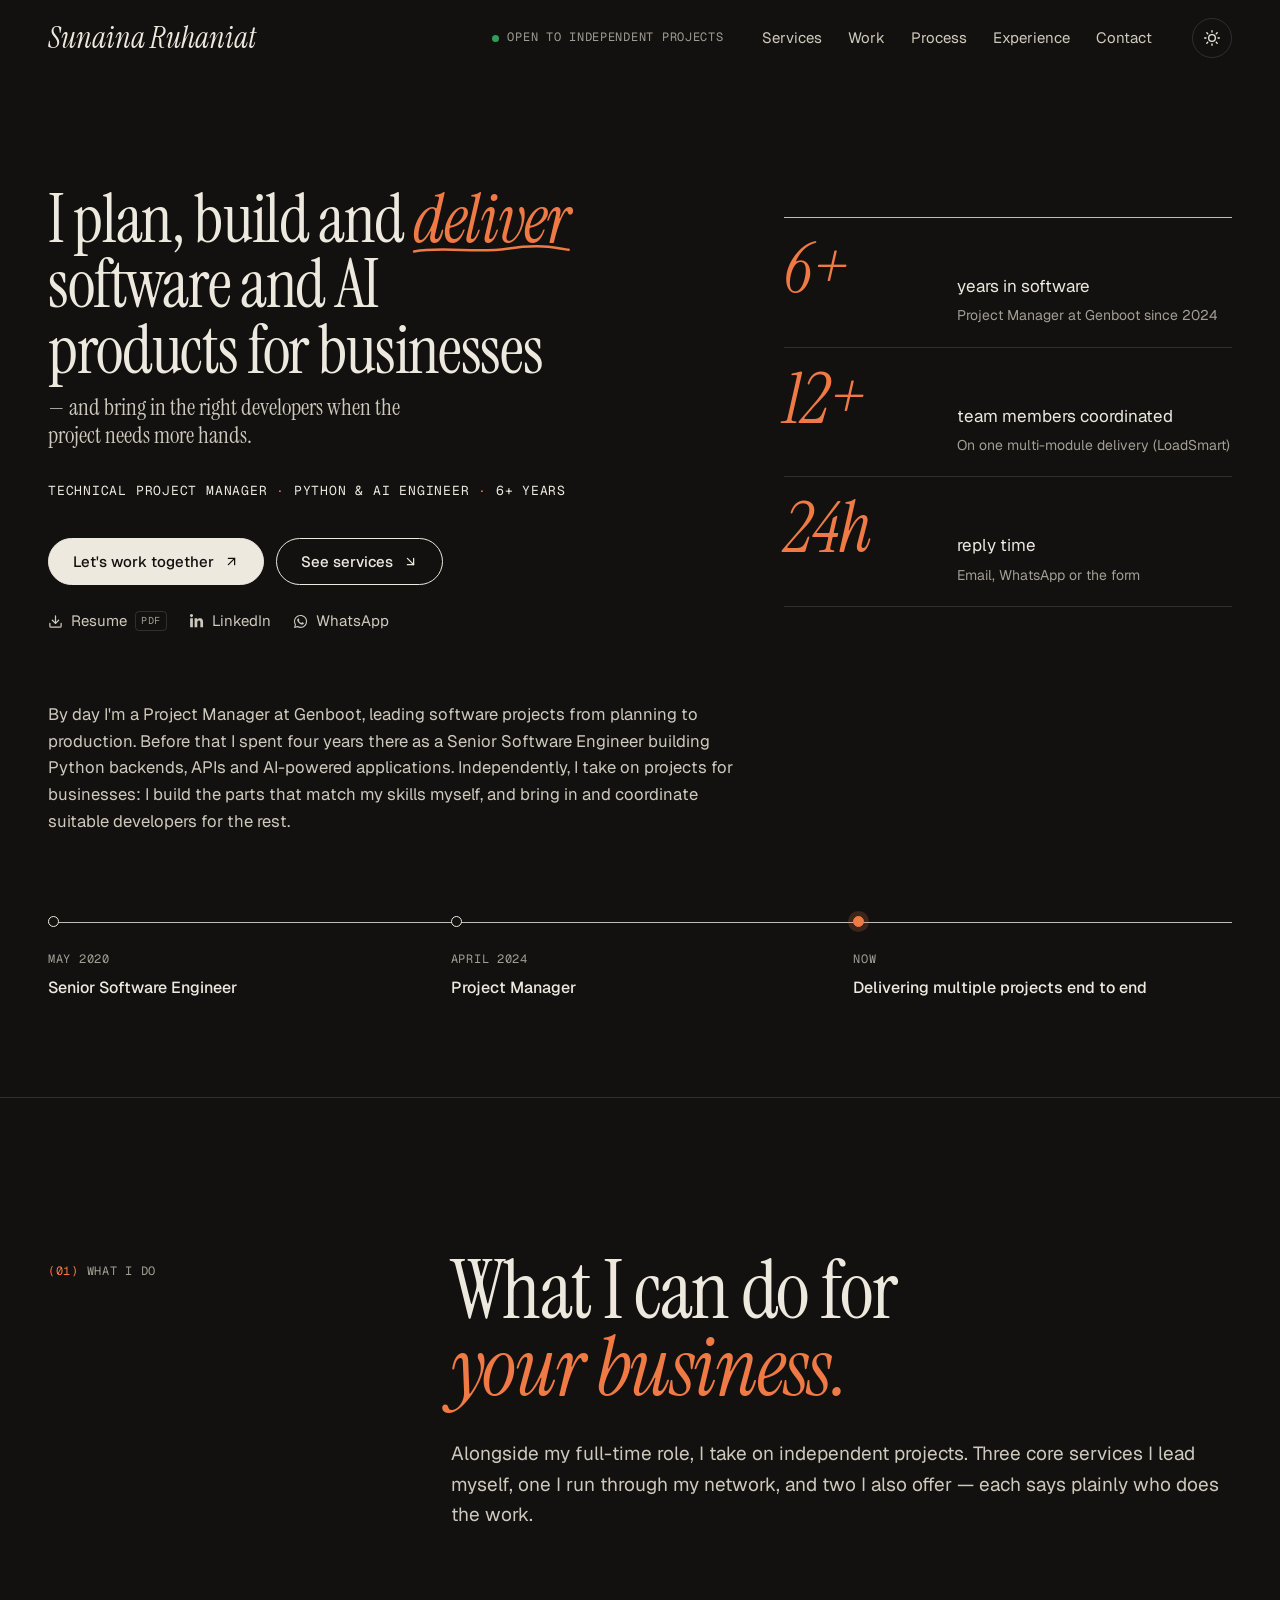
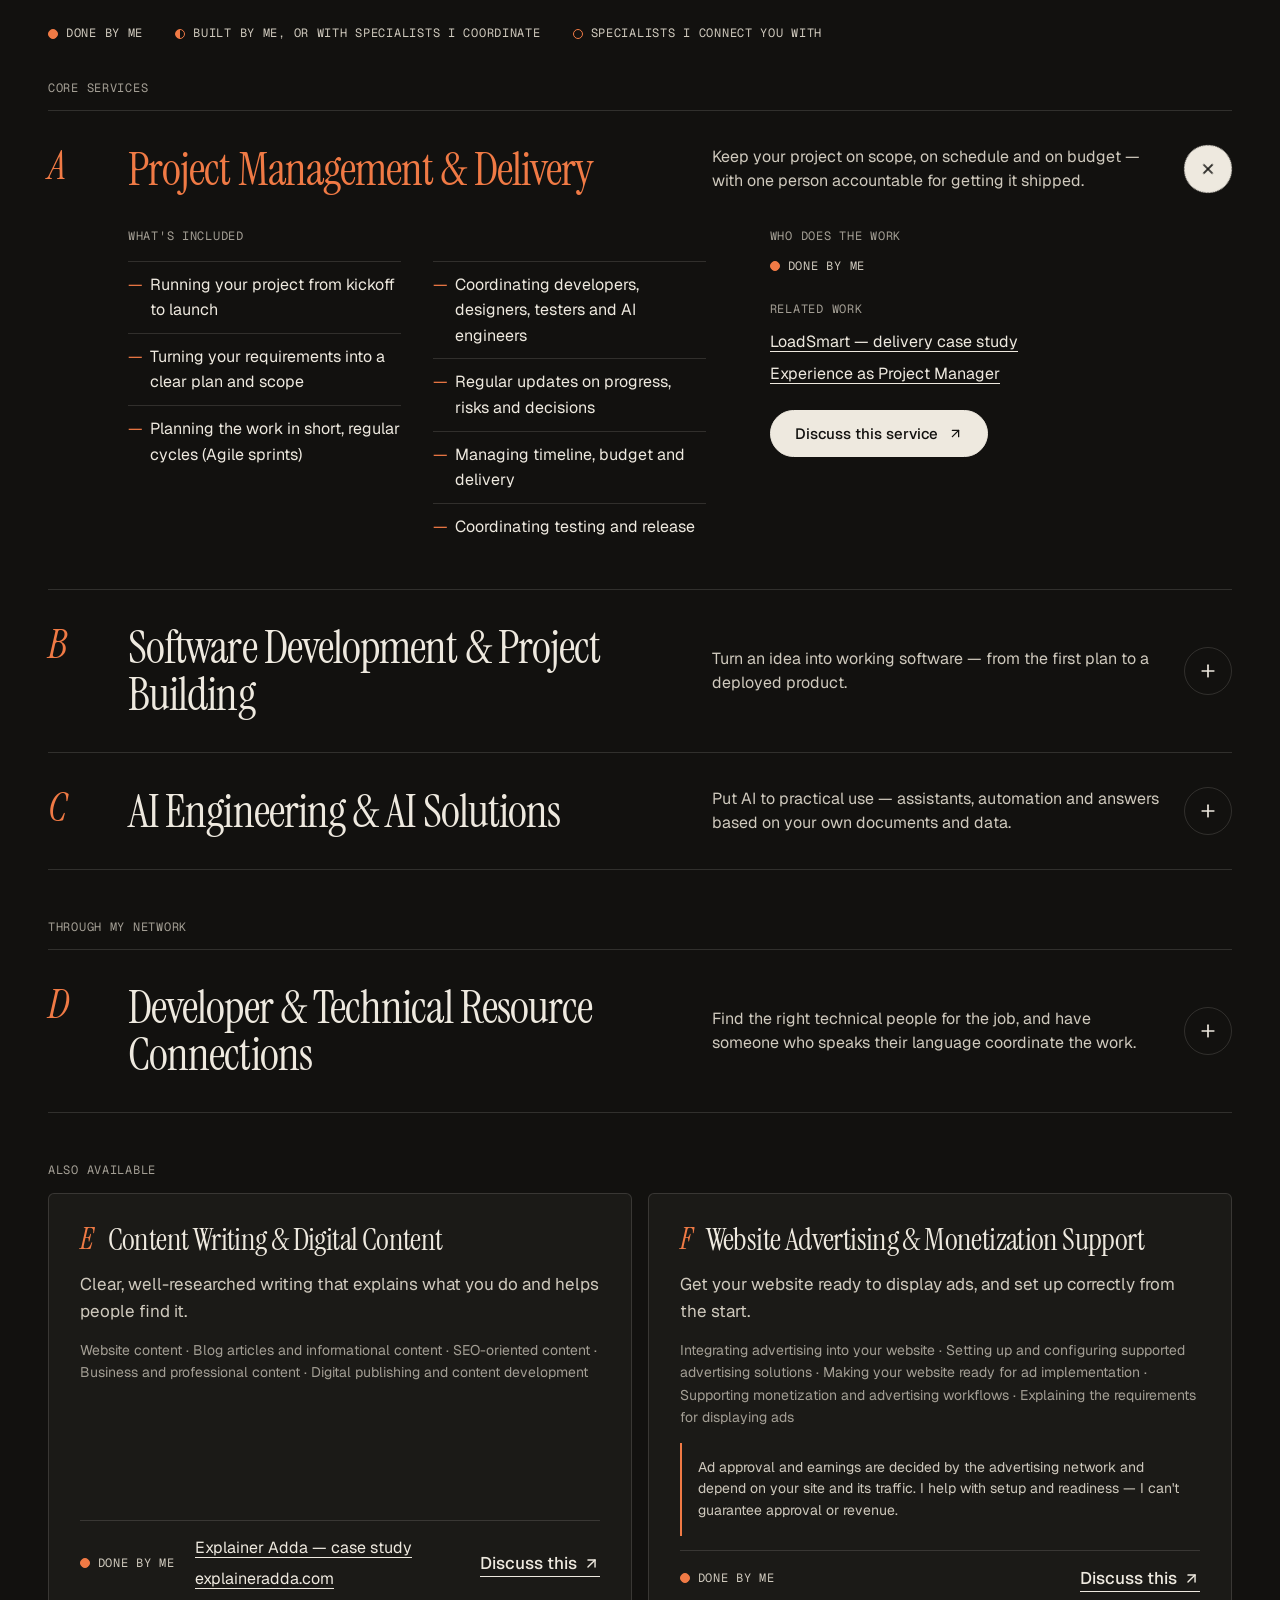
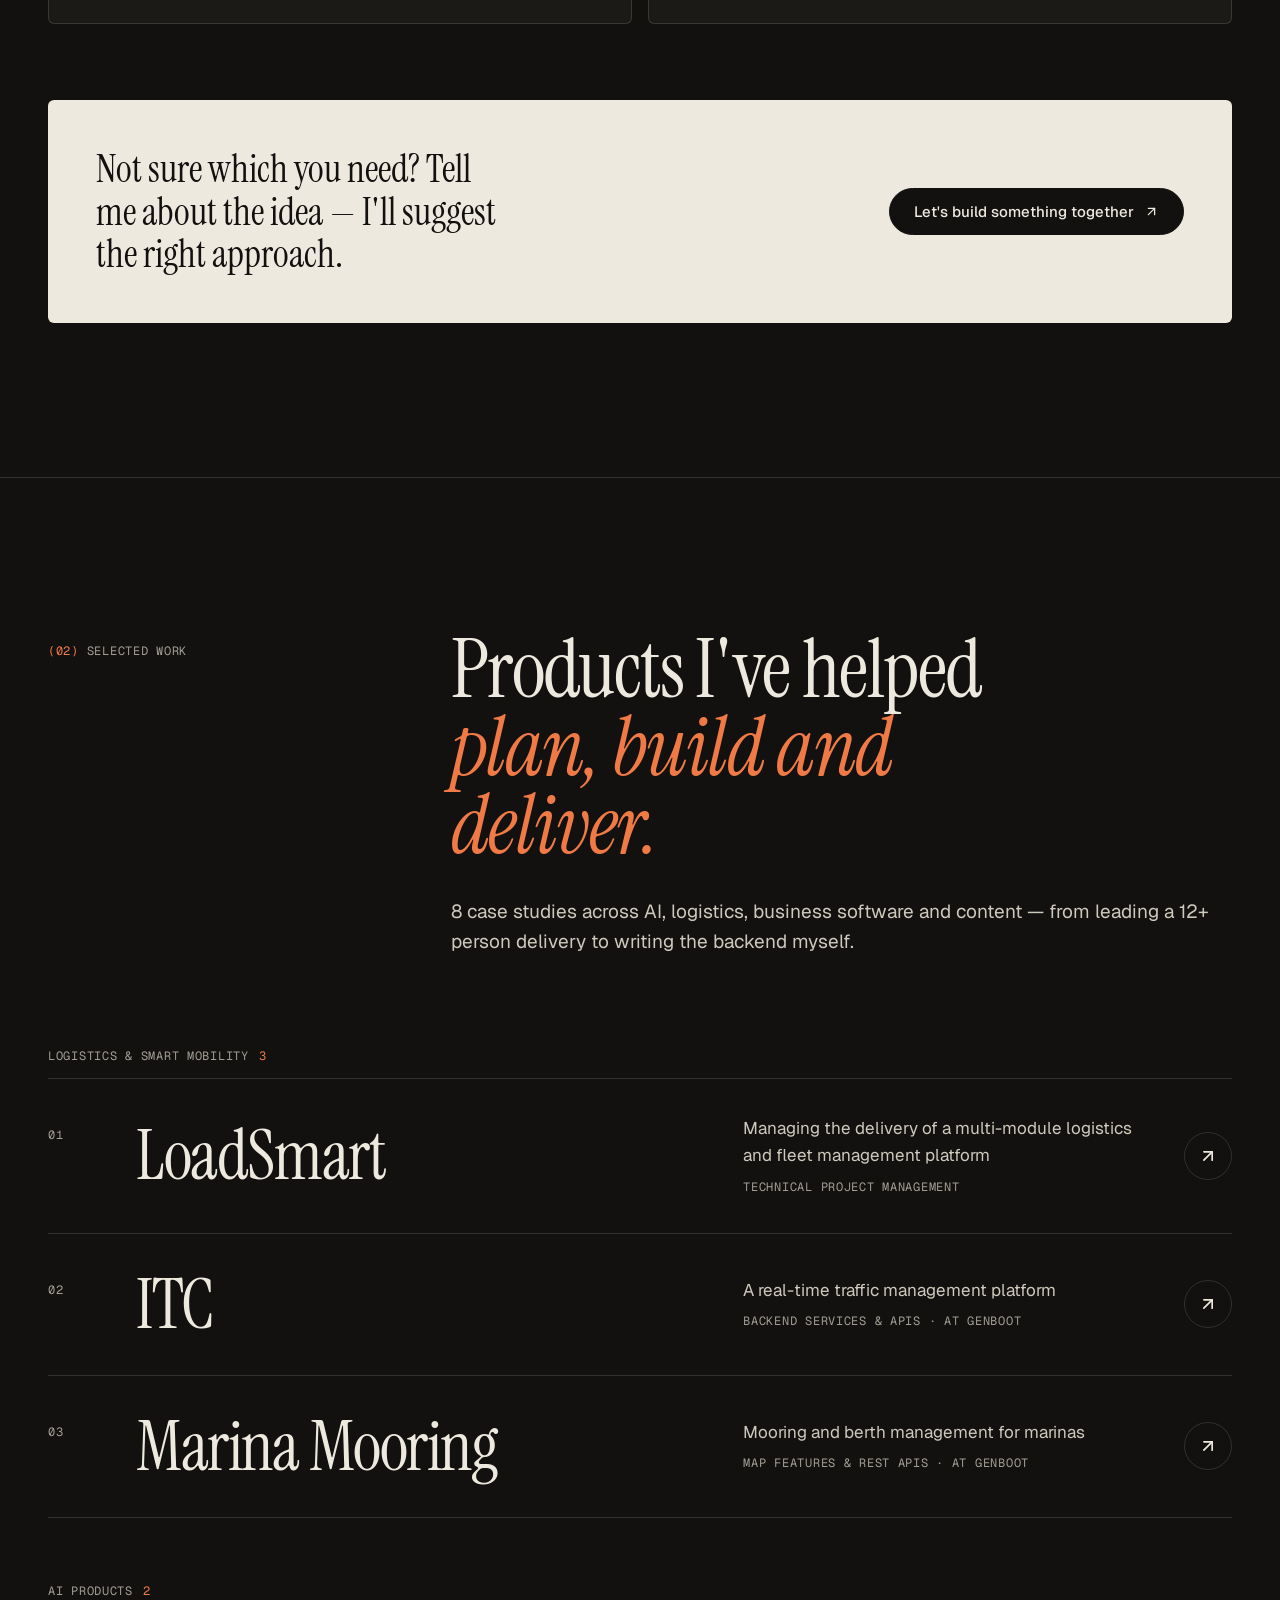
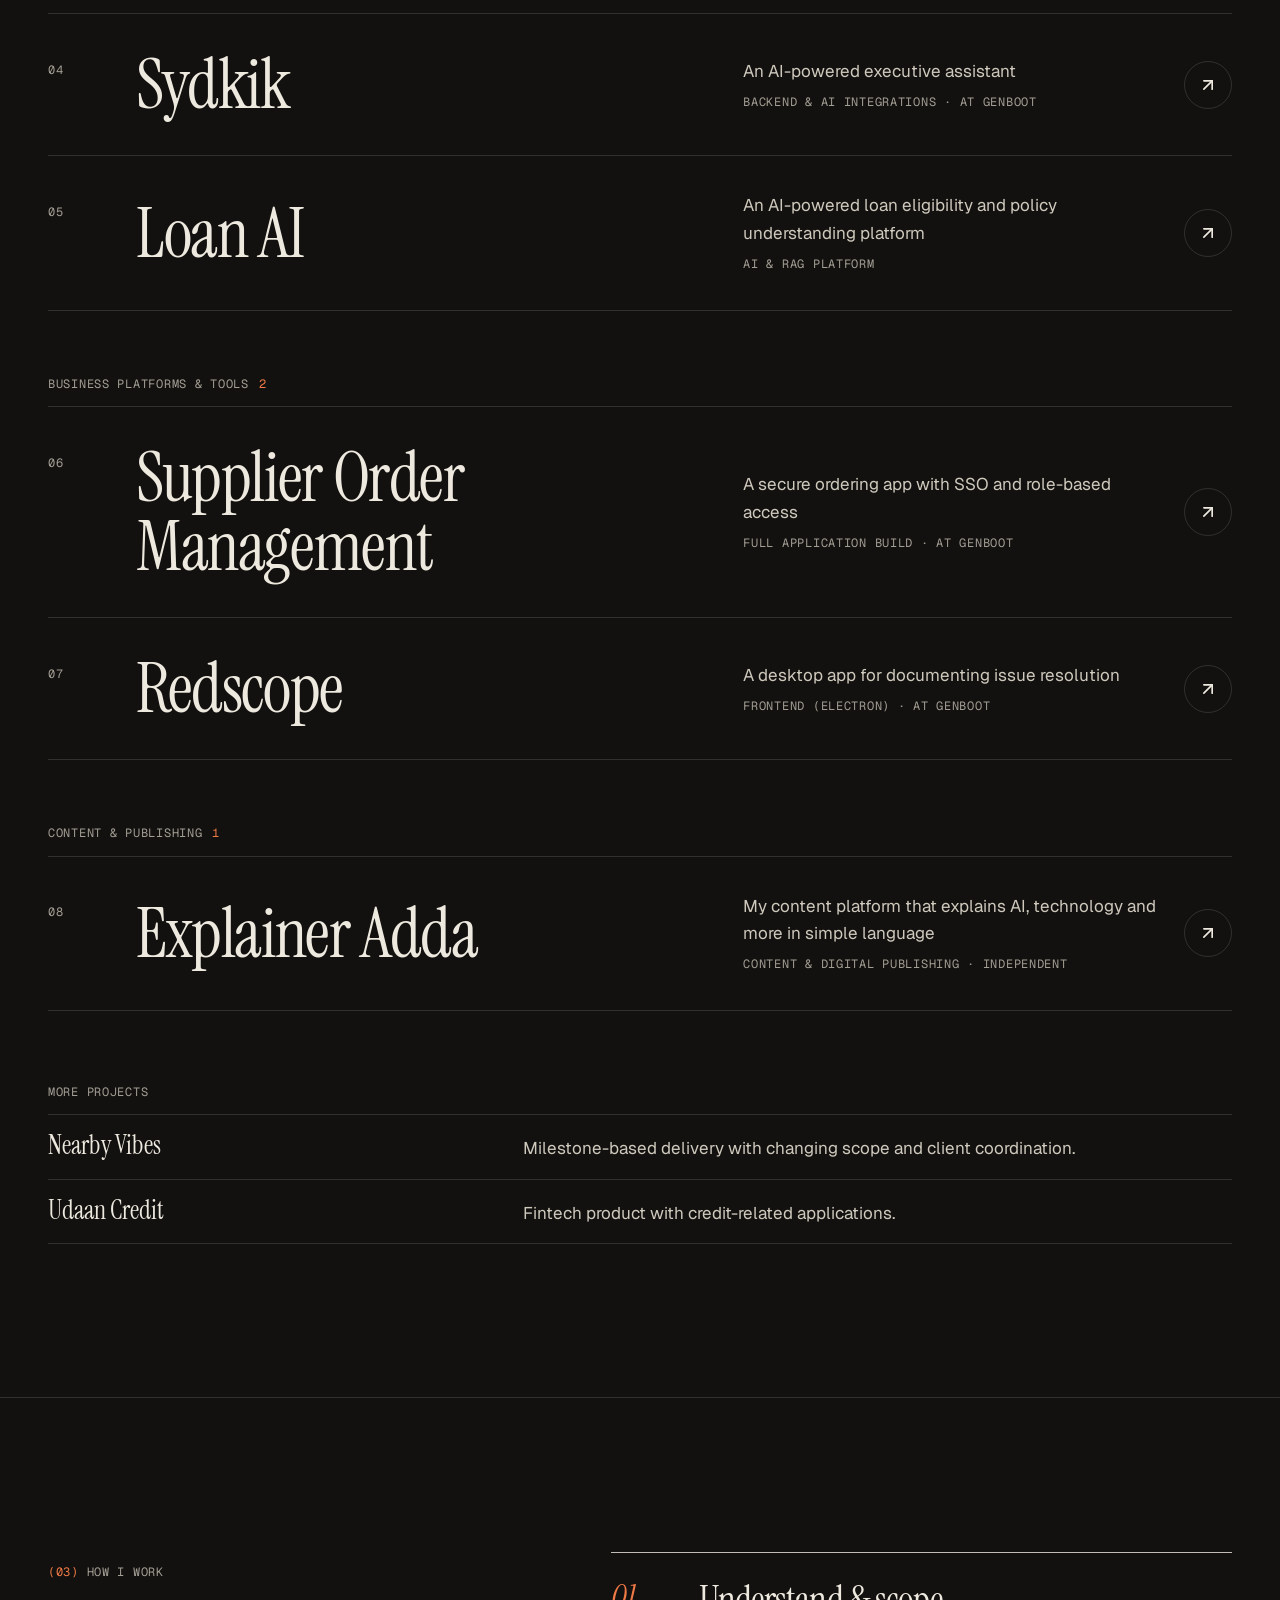
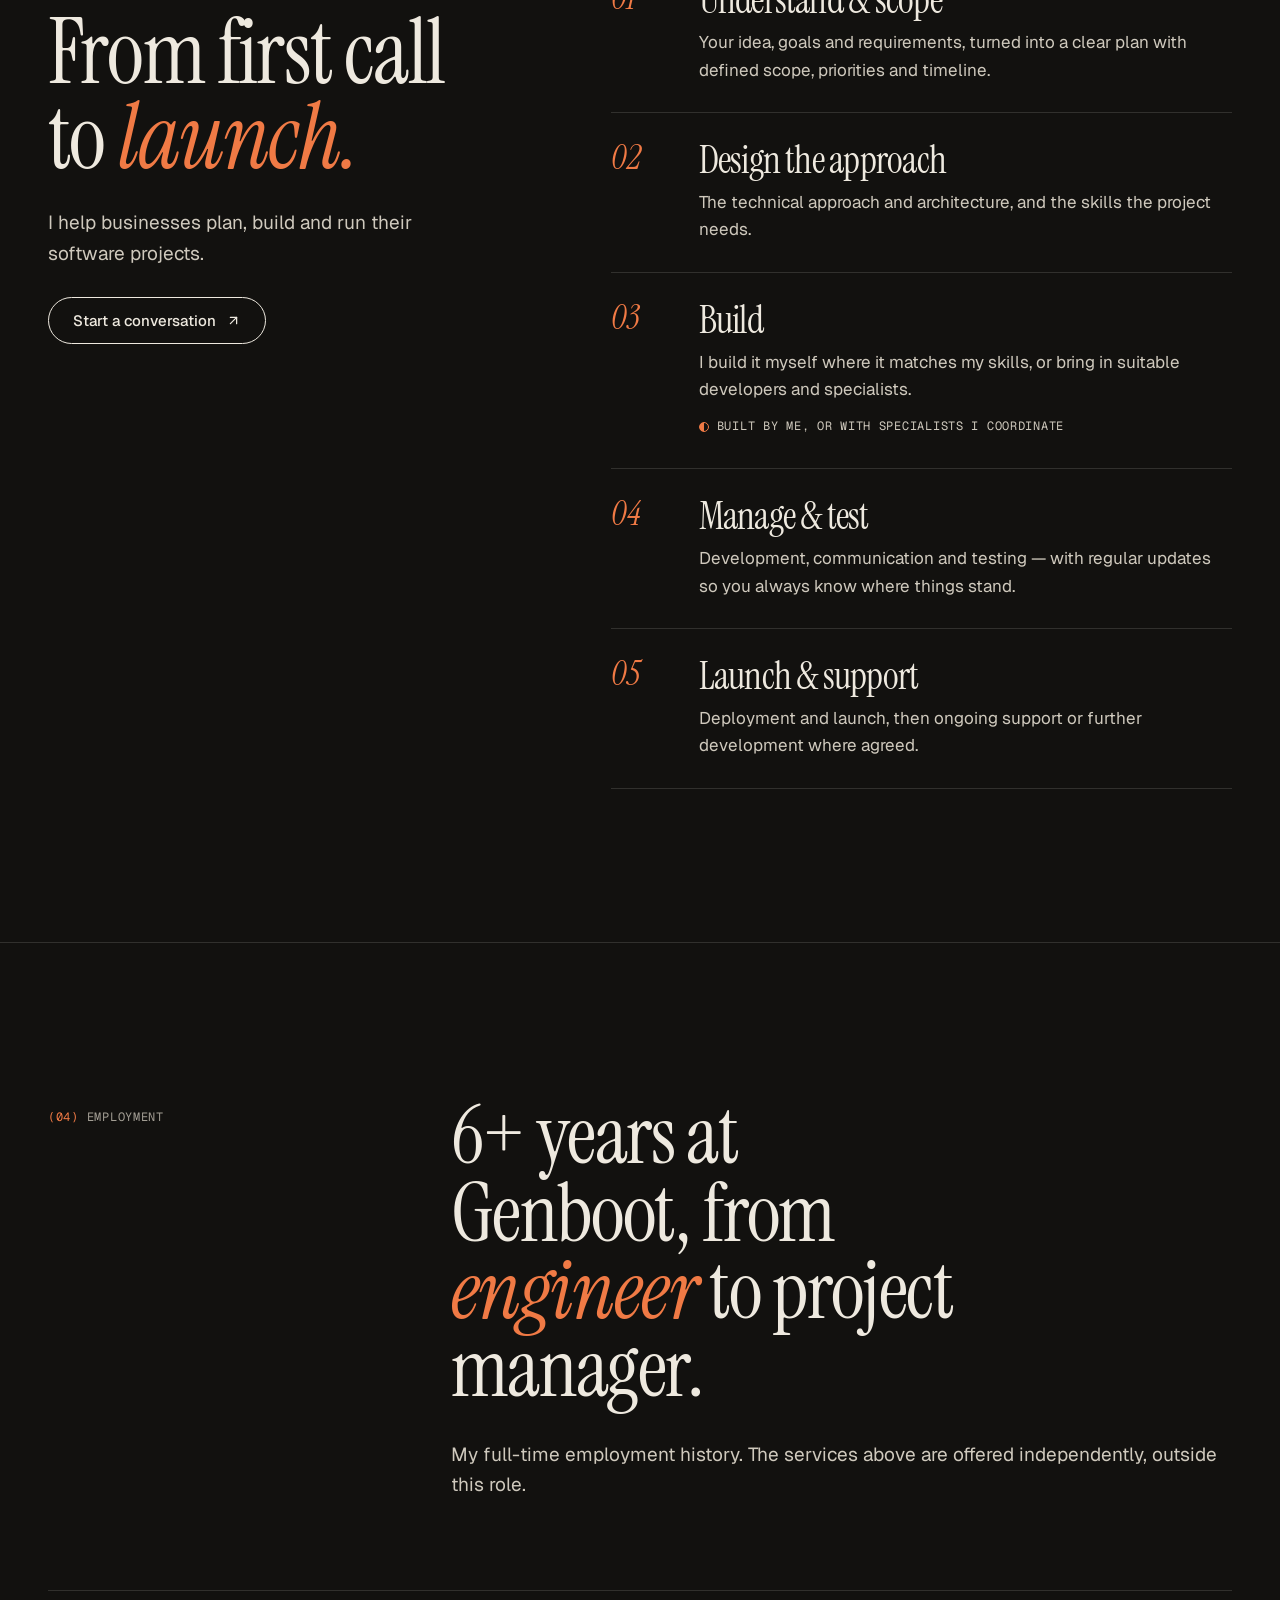
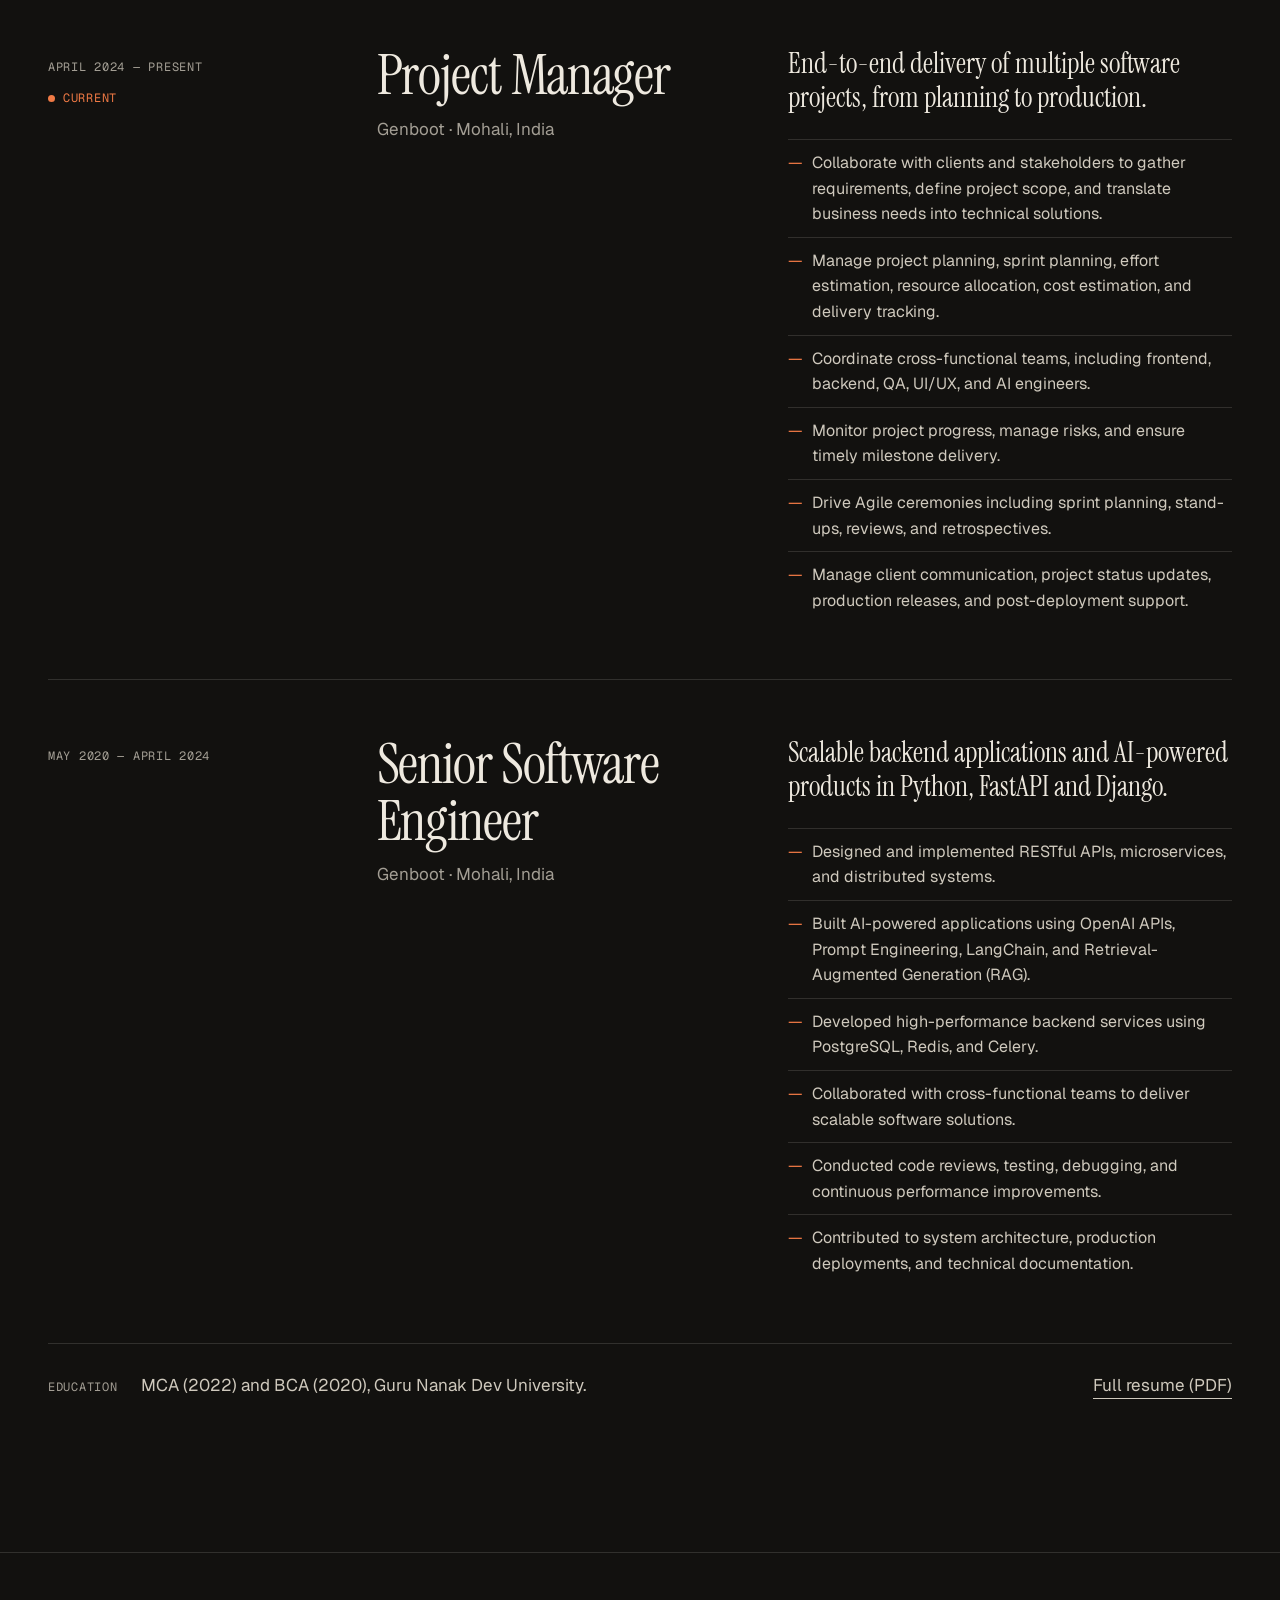
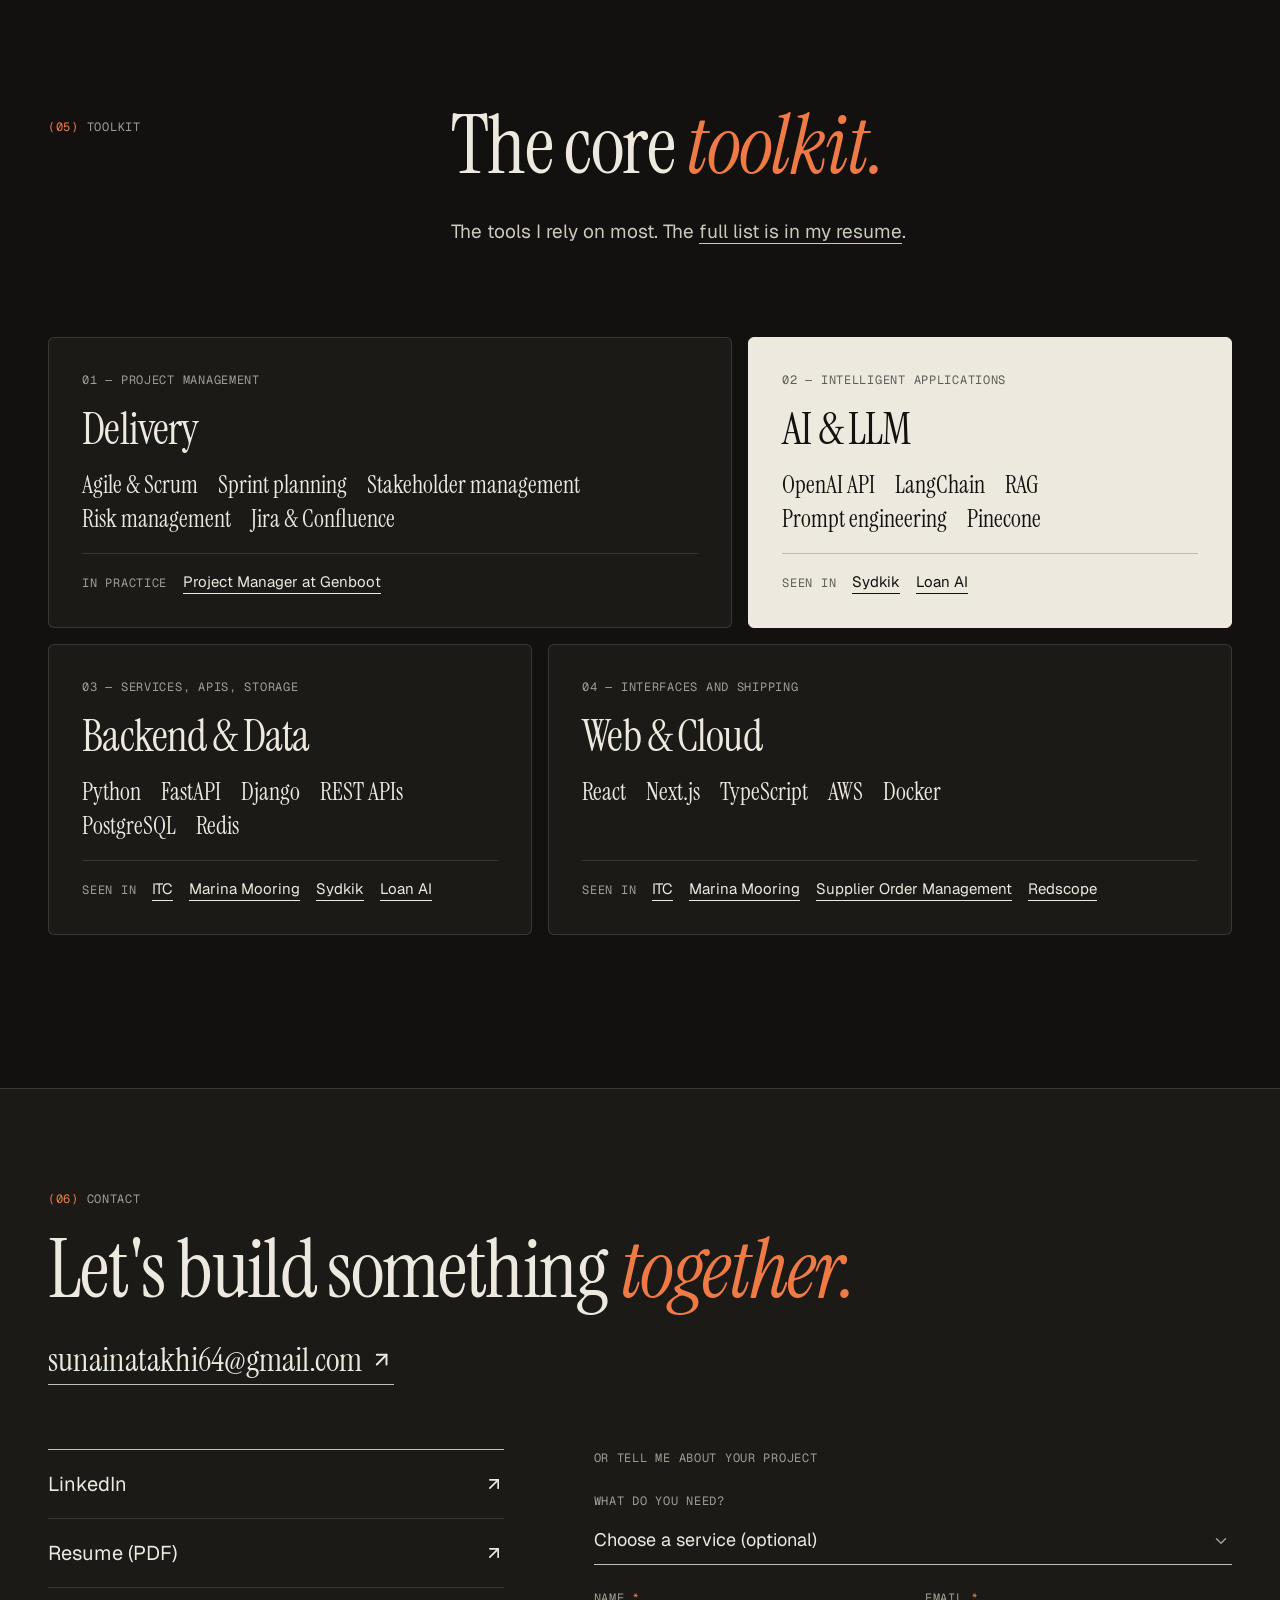
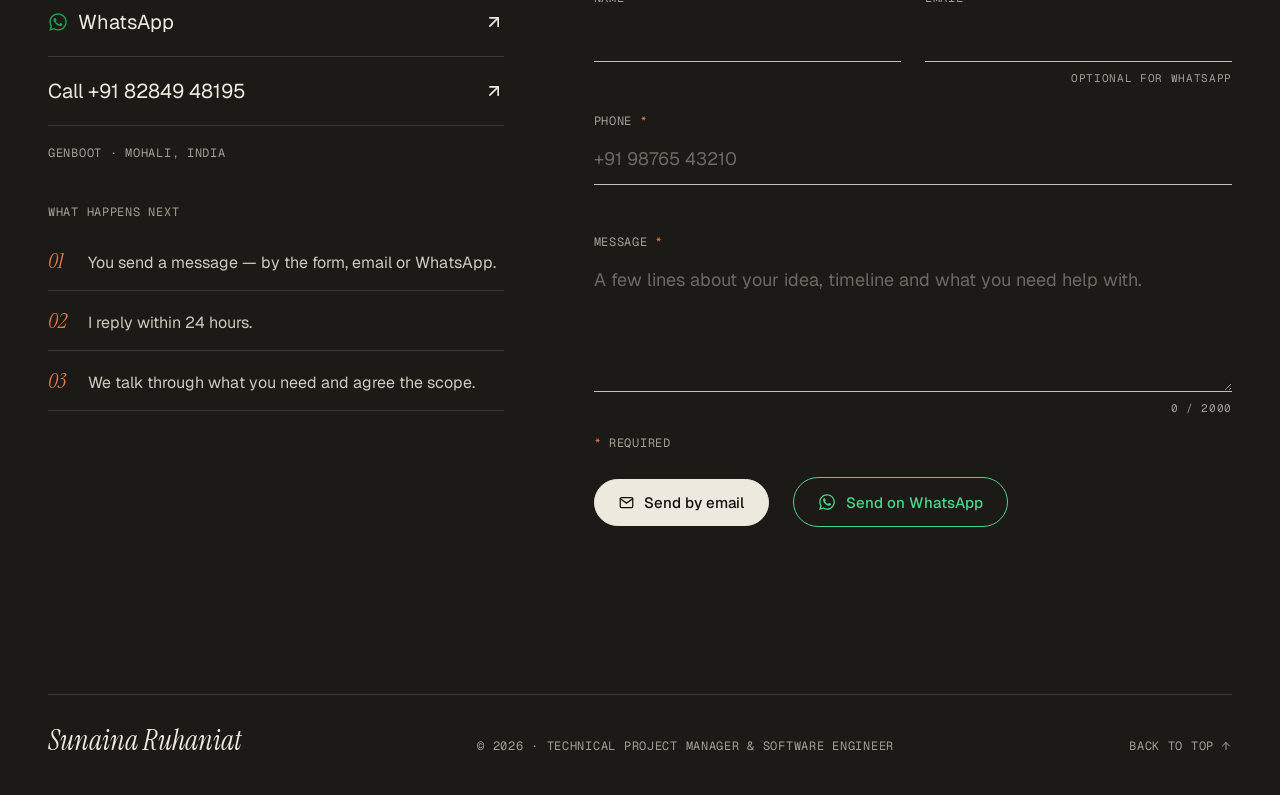
==== commit fbc78996: "Updates" ====
--- a/index.html
+++ b/index.html
@@ -11,4 +11,4 @@
         "sameAs": ["https://www.linkedin.com/in/sunaina-ruhaniat-01a650207/", "https://explaineradda.com/"],
         "knowsAbout": ["Project management", "Agile delivery", "Python", "FastAPI", "Django", "AI engineering", "Retrieval-Augmented Generation", "Content writing"],
         "alumniOf": { "@type": "CollegeOrUniversity", "name": "Guru Nanak Dev University" }
-      }</script><script defer="defer" src="/static/js/main.42b80006.js"></script><link href="/static/css/main.5dd238e5.css" rel="stylesheet"></head><body><noscript><main style="max-width:640px;margin:48px auto;padding:0 20px;font-family:Georgia,serif;line-height:1.5;color:#161513"><h1>Sunaina Ruhaniat</h1><p>I plan, build and deliver software and AI products for businesses — and bring in the right developers when the project needs more hands.</p><p>Technical Project Manager · Python &amp; AI Engineer · 6+ years. Project Manager at Genboot, Mohali, India.</p><p>Services: project management and delivery; software and backend development; AI features and assistants; developer connections; content writing; website ad setup.</p><p>Contact: <a href="mailto:sunainatakhi64@gmail.com">sunainatakhi64@gmail.com</a> · <a href="https://wa.me/918284948195">WhatsApp</a> · <a href="https://www.linkedin.com/in/sunaina-ruhaniat-01a650207/">LinkedIn</a> · <a href="/Sunaina_Resume.pdf">Resume (PDF)</a></p><p><small>Turn on JavaScript to see the full portfolio and case studies.</small></p></main></noscript><div id="root"></div></body></html>+      }</script><script defer="defer" src="/static/js/main.861d6cf8.js"></script><link href="/static/css/main.525d145d.css" rel="stylesheet"></head><body><noscript><main style="max-width:640px;margin:48px auto;padding:0 20px;font-family:Georgia,serif;line-height:1.5;color:#161513"><h1>Sunaina Ruhaniat</h1><p>I plan, build and deliver software and AI products for businesses — and bring in the right developers when the project needs more hands.</p><p>Technical Project Manager · Python &amp; AI Engineer · 6+ years. Project Manager at Genboot, Mohali, India.</p><p>Services: project management and delivery; software and backend development; AI features and assistants; developer connections; content writing; website ad setup.</p><p>Contact: <a href="mailto:sunainatakhi64@gmail.com">sunainatakhi64@gmail.com</a> · <a href="https://wa.me/918284948195">WhatsApp</a> · <a href="https://www.linkedin.com/in/sunaina-ruhaniat-01a650207/">LinkedIn</a> · <a href="/Sunaina_Resume.pdf">Resume (PDF)</a></p><p><small>Turn on JavaScript to see the full portfolio and case studies.</small></p></main></noscript><div id="root"></div></body></html>
--- a/static/css/main.525d145d.css
+++ b/static/css/main.525d145d.css
@@ -0,0 +1,2 @@
+:root,:root[data-theme=light]{--paper:#f3efe7;--paper-2:#ebe5d9;--paper-3:#e1d9ca;--ink:#161513;--ink-2:#33302b;--muted:#6b665d;--rule:#16151324;--rule-strong:#161513d9;--accent:#b93a0b;--accent-ink:#fff;--selection:#b93a0b2e;--danger:#b42318;color-scheme:light}:root[data-theme=dark]{--paper:#12110f;--paper-2:#1b1a17;--paper-3:#26241f;--ink:#eee9df;--ink-2:#cfc9bd;--muted:#a39e94;--rule:#eee9df24;--rule-strong:#eee9dfcc;--accent:#f07a45;--accent-ink:#12110f;--selection:#f07a4547;--danger:#ff8a7a;color-scheme:dark}:root{--serif:"Instrument Serif","Iowan Old Style",Georgia,serif;--sans:"Geist",ui-sans-serif,system-ui,-apple-system,"Segoe UI",sans-serif;--mono:"Geist Mono",ui-monospace,"SFMono-Regular",Menlo,monospace;--gutter:clamp(20px,4vw,48px);--max:1320px;--section:clamp(88px,12vw,160px);--ease:cubic-bezier(0.2,0.7,0.1,1)}*,:after,:before{box-sizing:border-box}html{scroll-behavior:smooth;scroll-padding-top:88px}body{-webkit-font-smoothing:antialiased;-moz-osx-font-smoothing:grayscale;background:#f3efe7;background:var(--paper);color:#161513;color:var(--ink);font-family:Geist,ui-sans-serif,system-ui,-apple-system,Segoe UI,sans-serif;font-family:var(--sans);font-size:17px;line-height:1.6;margin:0;text-rendering:optimizeLegibility;transition:background-color .4s cubic-bezier(.2,.7,.1,1),color .4s cubic-bezier(.2,.7,.1,1);transition:background-color .4s var(--ease),color .4s var(--ease)}::selection{background:#b93a0b2e;background:var(--selection)}img,svg{display:block;max-width:100%}a{color:inherit}h1,h2,h3,h4{font-weight:400;margin:0}ol,p,ul{margin:0}ol,ul{list-style:none;padding:0}button{color:inherit;font:inherit}.wrap{margin:0 auto;max-width:1320px;max-width:var(--max);padding:0 clamp(20px,4vw,48px);padding:0 var(--gutter);width:100%}.section{border-top:1px solid #16151324;border-top:1px solid var(--rule);padding:clamp(88px,12vw,160px) 0;padding:var(--section) 0}.mono{color:#6b665d;color:var(--muted);font-family:Geist Mono,ui-monospace,SFMono-Regular,Menlo,monospace;font-family:var(--mono);font-size:12px;font-weight:400;letter-spacing:.06em;text-transform:uppercase}.display,.serif{font-family:"Instrument Serif",Iowan Old Style,Georgia,serif;font-family:var(--serif);font-weight:400}.display{letter-spacing:-.02em;line-height:.95}.display em,.serif em{color:#b93a0b;color:var(--accent);font-style:italic}.link{background:linear-gradient(currentColor,currentColor) 0 100% /100% 1px no-repeat;text-decoration:none;transition:background-size .4s cubic-bezier(.2,.7,.1,1),color .2s ease;transition:background-size .4s var(--ease),color .2s ease}.link:hover{background-position:100% 100%;background-size:0 1px;color:#b93a0b;color:var(--accent)}.btn{align-items:center;background:#0000;border:1px solid #161513;border:1px solid var(--ink);border-radius:999px;color:#161513;color:var(--ink);cursor:pointer;display:inline-flex;font-size:15px;font-weight:500;gap:10px;line-height:1;padding:15px 24px;text-decoration:none;transition:background-color .3s cubic-bezier(.2,.7,.1,1),color .3s cubic-bezier(.2,.7,.1,1),border-color .3s cubic-bezier(.2,.7,.1,1);transition:background-color .3s var(--ease),color .3s var(--ease),border-color .3s var(--ease)}.btn svg{transition:transform .3s cubic-bezier(.2,.7,.1,1);transition:transform .3s var(--ease)}.btn:hover svg{transform:translate(2px,-2px)}.btn-solid,.btn:hover{background:#161513;background:var(--ink);color:#f3efe7;color:var(--paper)}.btn-solid:hover{background:#b93a0b;background:var(--accent);border-color:#b93a0b;border-color:var(--accent);color:#fff;color:var(--accent-ink)}:focus-visible{border-radius:4px;outline:2px solid #b93a0b;outline:2px solid var(--accent);outline-offset:3px}.skip-link{background:#161513;background:var(--ink);border-radius:999px;color:#f3efe7;color:var(--paper);font-size:14px;left:12px;padding:10px 16px;position:fixed;text-decoration:none;top:12px;transform:translateY(-200%);transition:transform .2s ease;z-index:2000}.skip-link:focus{transform:none}.visually-hidden{clip:rect(0 0 0 0);height:1px;overflow:hidden;position:absolute;white-space:nowrap;width:1px}[data-reveal]{opacity:0;transform:translateY(24px);transition:opacity .9s cubic-bezier(.2,.7,.1,1),transform .9s cubic-bezier(.2,.7,.1,1);transition:opacity .9s var(--ease),transform .9s var(--ease);transition-delay:0s;transition-delay:var(--delay,0s)}[data-reveal][data-visible]{opacity:1;transform:none}@keyframes rise{0%{opacity:0;transform:translateY(.35em)}to{opacity:1;transform:none}}::view-transition-old(root){animation:page-out .22s cubic-bezier(.2,.7,.1,1) both;animation:page-out .22s var(--ease) both}::view-transition-new(root){animation:page-in .45s cubic-bezier(.2,.7,.1,1) .08s both;animation:page-in .45s .08s var(--ease) both}::view-transition-group(masthead){animation:none}@keyframes page-out{to{opacity:0;transform:translateY(-8px)}}@keyframes page-in{0%{opacity:0;transform:translateY(14px)}}@media (prefers-reduced-motion:reduce){::view-transition-new(root),::view-transition-old(root){animation:none}html{scroll-behavior:auto}*,:after,:before{animation-duration:.01ms!important;animation-iteration-count:1!important;transition-duration:.01ms!important}[data-reveal]{opacity:1;transform:none}}.hero{padding:clamp(28px,5vw,64px) 0 clamp(56px,8vw,96px)}.hero-meta{align-items:center;animation:rise .8s var(--ease) both;border-bottom:1px solid var(--rule);display:flex;flex-wrap:wrap;gap:8px 24px;justify-content:space-between;padding-bottom:18px}.hero-available{align-items:center;color:var(--ink-2);display:inline-flex;gap:10px}.hero-available i{background:#2f9e5b;border-radius:50%;box-shadow:0 0 0 4px #2f9e5b2e;height:8px;width:8px}.hero-title{font-size:clamp(40px,6.6vw,104px);letter-spacing:-.02em;line-height:.98;margin:0;max-width:17ch}.hero-main,.hero-tail{display:block}.hero-tail{animation:rise .9s .8s var(--ease) both;color:var(--ink-2);font-size:.34em;letter-spacing:0;line-height:1.25;margin-top:.5em;max-width:34ch}.hero-word{animation:rise .9s var(--ease) both;animation-delay:calc(.1s + var(--i)*.05s)}.hero-em,.hero-word{display:inline-block}.hero-em{position:relative;white-space:nowrap}.hero-underline{bottom:-.04em;height:.16em;left:0;overflow:visible;position:absolute;right:0;width:100%}.hero-underline path{fill:none;stroke:var(--accent);stroke-width:2.5;stroke-linecap:round;vector-effect:non-scaling-stroke;stroke-dasharray:340;stroke-dashoffset:340;animation:draw 1.2s .9s var(--ease) forwards,wave 4.5s 2.1s ease-in-out infinite alternate}@keyframes draw{to{stroke-dashoffset:0}}@keyframes wave{0%{d:path("M2 14 C 60 4, 120 18, 180 9 S 270 6, 298 11")}50%{d:path("M2 12 C 60 15, 120 5, 180 12 S 270 13, 298 9")}to{d:path("M2 10 C 60 6, 120 16, 180 7 S 270 10, 298 13")}}.hero-roles{animation:rise .9s .6s var(--ease) both;color:var(--ink);font-size:13px;margin-top:clamp(20px,2.4vw,32px)}.hero-roles span[aria-hidden]{color:var(--accent)}.hero-role{white-space:nowrap}.hero-ctas{animation:rise .9s .7s var(--ease) both;display:flex;flex-wrap:wrap;gap:12px;margin-top:clamp(24px,3vw,36px)}.hero-top{grid-gap:48px;display:grid;gap:48px;grid-template-columns:minmax(0,1fr);margin-top:clamp(28px,3.6vw,48px)}.hero-aside{grid-gap:32px;align-content:start;animation:rise .9s .85s var(--ease) both;display:grid;gap:32px}.hero-stats{border-top:1px solid var(--rule-strong);margin:0}.hero-stat{grid-gap:16px;align-items:baseline;animation:rise .8s var(--ease) both;animation-delay:calc(.6s + var(--i)*.12s);border-bottom:1px solid var(--rule);display:grid;gap:16px;grid-template-columns:minmax(120px,.8fr) minmax(0,1.4fr);padding:20px 0}.hero-stat-value{color:var(--accent);font-size:clamp(56px,5.4vw,80px);font-style:italic;line-height:.9}.hero-stat dd{grid-gap:4px;display:grid;gap:4px;margin:0}.hero-stat-label{color:var(--ink);font-size:17px}.hero-stat-note{color:var(--muted);font-size:14px}.hero-quick{margin-top:20px}@media (min-width:1024px){.hero-top{align-items:start;gap:clamp(48px,5vw,80px);grid-template-columns:minmax(0,1.5fr) minmax(0,1fr)}.hero-title{font-size:clamp(52px,5.2vw,84px)}.hero-aside{align-self:center}}.hero-intro{color:var(--ink-2);font-size:clamp(16px,1.3vw,18px);line-height:1.6;margin-top:clamp(40px,5vw,64px);max-width:64ch}.hero-line{grid-gap:24px;display:grid;gap:24px;grid-template-columns:repeat(3,minmax(0,1fr));margin-top:clamp(48px,7vw,88px);padding-top:28px;position:relative}.hero-line:before{animation:grow 1.4s .8s var(--ease) both;background:var(--rule-strong);content:"";height:1px;left:0;position:absolute;right:0;top:0;transform-origin:left}@keyframes grow{0%{transform:scaleX(0)}}.hero-line li{grid-gap:6px;animation:rise .8s var(--ease) both;animation-delay:calc(1s + var(--i)*.15s);display:grid;gap:6px;position:relative}.hero-line li:before{background:var(--paper);border:1.5px solid var(--ink);border-radius:50%;content:"";height:11px;left:0;position:absolute;top:-34px;width:11px}.hero-line li.is-now:before{background:var(--accent);border-color:var(--accent);box-shadow:0 0 0 5px color-mix(in srgb,var(--accent) 20%,#0000)}.hero-line-label{font-size:16px;font-weight:500}@media (min-width:1280px){.hero-meta{display:none}}@media (max-width:599px){.hero-meta span:last-child{display:none}.hero-title{font-size:clamp(34px,9.6vw,44px)}.hero-tail{font-size:.48em}.hero-roles{font-size:11.5px;line-height:1.8}.hero-stat{grid-template-columns:96px minmax(0,1fr);padding:16px 0}.hero-stat-value{font-size:48px}.hero-line{gap:22px;grid-template-columns:1fr;padding:0 0 0 28px}.hero-line:before{animation-name:growY;bottom:4px;height:auto;left:5px;right:auto;top:4px;transform-origin:top;width:1px}@keyframes growY{0%{transform:scaleY(0)}}.hero-line li:before{left:-28px;top:5px}}.quick-links{align-items:center;display:flex;flex-wrap:wrap;gap:6px 22px}.quick-link{align-items:center;background:linear-gradient(currentColor,currentColor) 0 100% /0 1px no-repeat;color:var(--ink-2);display:inline-flex;font-size:15px;gap:8px;padding:4px 0;text-decoration:none;transition:color .2s ease,background-size .4s var(--ease)}.quick-link svg{flex-shrink:0;font-size:15px}.quick-link:hover{background-size:100% 1px;color:var(--accent)}.quick-link-hint{border:1px solid var(--rule);border-radius:4px;font-size:10px;padding:1px 5px}.quick-links--menu{gap:4px 24px}.quick-links--menu .quick-link{font-size:17px;padding:10px 0}.work-group+.work-group{margin-top:clamp(40px,5vw,64px)}.work-domain{align-items:baseline;display:flex;font-size:12px;font-weight:400;gap:10px;margin:0 0 12px}.work-domain span{color:var(--accent)}.work-image{aspect-ratio:16/9;background:var(--paper-2);border-radius:6px;margin:0;overflow:hidden}.work-image img{display:block;height:100%;object-fit:cover;object-position:top;width:100%}.work-more{margin-top:clamp(48px,6vw,72px)}.work-more ul{border-top:1px solid var(--rule)}.work-more li{grid-gap:8px 32px;align-items:baseline;border-bottom:1px solid var(--rule);display:grid;gap:8px 32px;grid-template-columns:minmax(0,1fr) minmax(0,1.6fr);padding:16px 0}.work-more-name{font-size:26px;line-height:1.1}.work-more-note{color:var(--ink-2)}@media (max-width:599px){.work-more li{grid-template-columns:1fr}}.work-list{border-bottom:1px solid var(--rule)}.work-row{grid-gap:24px;align-items:center;border-top:1px solid var(--rule);display:grid;gap:24px;grid-template-columns:64px minmax(0,1.4fr) minmax(0,1fr) 48px;padding:clamp(24px,3vw,36px) 0;text-decoration:none;transition:color .3s var(--ease)}.work-index{align-self:start;padding-top:.9em}.work-thumb{display:none}.work-name{font-size:clamp(40px,5.4vw,80px);line-height:1;transition:transform .5s var(--ease),color .3s ease}.work-meta{grid-gap:8px;display:grid;gap:8px}.work-summary{color:var(--ink-2);font-size:17px}.work-arrow{align-items:center;border:1px solid var(--rule);border-radius:50%;display:inline-flex;font-size:20px;height:48px;justify-content:center;justify-self:end;transition:background-color .3s var(--ease),color .3s var(--ease),border-color .3s var(--ease),transform .4s var(--ease);width:48px}.work-row:focus-visible .work-name,.work-row:hover .work-name{color:var(--accent);transform:translateX(16px)}.work-row:focus-visible .work-arrow,.work-row:hover .work-arrow{background:var(--ink);border-color:var(--ink);color:var(--paper);transform:rotate(45deg)}@media (hover:hover){.work-list:hover .work-row:not(:hover){color:var(--muted)}}.work-preview{display:none}@media (hover:hover) and (pointer:fine) and (min-width:900px){.work-preview{display:block;left:0;opacity:0;pointer-events:none;position:fixed;top:0;transform:translate(28px,-50%) scale(.92);transform:translate(calc(var(--x, 0px) + 28px),calc(var(--y, 0px) - 50%)) scale(.92);transition:opacity .3s var(--ease),transform .45s var(--ease);width:520px;z-index:50}.work-preview.is-visible{opacity:1;transform:translate(28px,-50%) scale(1);transform:translate(calc(var(--x, 0px) + 28px),calc(var(--y, 0px) - 50%)) scale(1)}.work-preview-item{border-radius:6px;box-shadow:0 30px 60px -20px #00000059;display:none}.work-preview-item.is-active{display:block}}@media (hover:none),(max-width:899px){.work-row{gap:16px;grid-template-areas:"index thumb thumb" "index name arrow" "index meta meta";grid-template-columns:40px minmax(0,1fr) 44px}.work-index{grid-area:index;padding-top:0}.work-thumb{display:block;grid-area:thumb}.work-name{grid-area:name}.work-meta{grid-area:meta}.work-arrow{grid-area:arrow;height:44px;width:44px}}@media (max-width:599px){.work-row{gap:12px;grid-template-areas:"thumb thumb" "name arrow" "meta meta";grid-template-columns:minmax(0,1fr) 44px}.work-index{display:none}.work-thumb:not(:has(.work-image)){display:none}}.section-head{grid-gap:24px 48px;display:grid;gap:24px 48px;grid-template-columns:minmax(0,1fr) minmax(0,2.2fr);margin-bottom:clamp(48px,7vw,96px)}.section-head-label{padding-top:.9em}.section-head-label span{color:var(--accent)}.section-head-title{font-size:clamp(44px,6.4vw,96px);max-width:14ch}.section-head-lead{grid-gap:16px;color:var(--ink-2);display:grid;font-size:19px;gap:16px;line-height:1.6;margin-top:32px;max-width:62ch}@media (max-width:767px){.section-head{grid-template-columns:1fr}.section-head-label{padding-top:0}.section-head-lead{font-size:17px}}.cover{background:var(--paper-2);border-radius:6px;margin:0;overflow:hidden}.cover svg{height:auto;width:100%}.sketch-dot{fill:color-mix(in srgb,var(--ink) 12%,#0000)}.sketch-links path{fill:none;stroke:var(--ink-2);stroke-opacity:.6;stroke-width:1.6;stroke-dasharray:5 6;animation:flow 1.6s linear infinite}.cover--compact .sketch-links path{stroke-width:2.4;stroke-dasharray:7 8}@keyframes flow{to{stroke-dashoffset:-22}}.sketch-node rect{fill:var(--paper);stroke:var(--ink);stroke-width:1.5}.cover--compact .sketch-node rect{stroke-width:2.2}.sketch-node text{fill:var(--ink);font-family:var(--mono);font-weight:500}.sketch-node--primary rect{fill:var(--ink)}.sketch-node--primary text{fill:var(--paper)}.sketch-node--core rect{fill:var(--paper-3);stroke:var(--ink-2);stroke-dasharray:4 4}.sketch-index{fill:var(--accent);font-family:var(--serif);font-style:italic}.sketch-caption{fill:var(--muted);font-family:var(--mono);font-size:12px;letter-spacing:.08em}.sketch-stack{display:none}@media (max-width:599px){.cover:not(.cover--compact) svg{display:none}.sketch-stack{align-items:center;background-image:radial-gradient(color-mix(in srgb,var(--ink) 12%,#0000) 1px,#0000 1px);background-size:18px 18px;display:flex;flex-direction:column;gap:10px;padding:28px 20px 32px}.sketch-stack-index{align-self:flex-start;color:var(--accent);font-size:36px;font-style:italic;line-height:1}.sketch-stack-row{display:flex;flex-wrap:wrap;gap:8px;justify-content:center}.sketch-stack-row li{background:var(--paper);border:1.5px solid var(--ink);border-radius:999px;font-family:var(--mono);font-size:13px;font-weight:500;padding:8px 14px}.sketch-stack-row.is-core li:first-child{background:var(--ink);color:var(--paper)}.sketch-stack-row.is-core li+li{background:var(--paper-3);border-color:var(--ink-2);border-style:dashed}.sketch-stack-arrow{color:var(--muted);font-size:18px;line-height:1}}.mode-tag{align-items:center;color:var(--ink-2);display:inline-flex;gap:8px}.mode-tag i{border:1.5px solid var(--accent);border-radius:50%;flex-shrink:0;height:10px;width:10px}.mode-tag--self i{background:var(--accent)}.mode-tag--mixed i{background:linear-gradient(90deg,var(--accent) 50%,#0000 50%)}.mode-legend{display:flex;flex-wrap:wrap;gap:12px 32px;margin-bottom:32px}.tier-label{font-size:12px;font-weight:400;margin:48px 0 12px}.mode-legend+.tier-label{margin-top:8px}.extras{grid-gap:16px;display:grid;gap:16px;grid-template-columns:repeat(2,minmax(0,1fr))}.extra{background:var(--paper-2);border:1px solid var(--rule);border-radius:6px;flex-direction:column;padding:clamp(22px,2.4vw,32px)}.extra,.extra-head{display:flex;gap:14px}.extra-head{align-items:baseline}.extra-head .service-letter{font-size:30px}.extra-title{font-size:clamp(26px,2.4vw,34px);line-height:1.05;margin:0}.extra-benefit{color:var(--ink-2)}.extra-items{color:var(--muted);font-size:14px;line-height:1.6}.extra-foot{align-items:center;border-top:1px solid var(--rule);display:flex;flex-wrap:wrap;gap:10px 20px;margin-top:auto;padding-top:14px}.extra-cta{align-items:center;display:inline-flex;font-weight:500;gap:6px;margin-left:auto}@media (max-width:767px){.extras{grid-template-columns:1fr}.extra-cta{margin-left:0}}.service-list{border-bottom:1px solid var(--rule)}.service{border-top:1px solid var(--rule)}.service-heading{margin:0}.service-trigger{grid-gap:24px;align-items:center;background:none;border:none;cursor:pointer;display:grid;gap:24px;grid-template-columns:56px minmax(0,1.25fr) minmax(0,1fr) 48px;padding:clamp(24px,3vw,34px) 0;text-align:left;width:100%}.service-letter{align-self:start;color:var(--accent);font-size:40px;font-style:italic;line-height:1}.service-title{font-size:clamp(32px,3.6vw,52px);line-height:1.02;transition:transform .5s var(--ease),color .3s ease}.service-benefit{color:var(--ink-2);font-size:16px;line-height:1.5}.service-toggle{align-items:center;border:1px solid var(--rule);border-radius:50%;display:inline-flex;font-size:20px;height:48px;justify-content:center;justify-self:end;transition:transform .5s var(--ease),background-color .3s var(--ease),color .3s var(--ease),border-color .3s var(--ease);width:48px}.service-trigger:hover .service-title{transform:translateX(10px)}.service-trigger:hover .service-toggle,.service.is-open .service-toggle{background:var(--ink);border-color:var(--ink);color:var(--paper)}.service.is-open .service-toggle{transform:rotate(45deg)}.service.is-open .service-title{color:var(--accent)}.service-panel{display:grid;grid-template-rows:0fr;transition:grid-template-rows .6s var(--ease),visibility .6s;visibility:hidden}.service.is-open .service-panel{grid-template-rows:1fr;visibility:visible}.service-panel-inner{grid-gap:32px clamp(32px,5vw,80px);display:grid;gap:32px clamp(32px,5vw,80px);grid-template-columns:minmax(0,1.25fr) minmax(0,1fr);min-height:0;overflow:hidden;padding-left:80px}.service.is-open .service-panel-inner{padding-bottom:40px}.service-detail,.service-side{grid-gap:14px;align-content:start;display:grid;gap:14px}.service-side{gap:24px}.service-side>div{grid-gap:10px;display:grid;gap:10px}.service-items{column-count:2;column-gap:32px}.service-items li{border-top:1px solid var(--rule);break-inside:avoid;font-size:16px;padding:10px 0 10px 22px;page-break-inside:avoid;position:relative}.service-items li:before{color:var(--accent);content:"—";left:0;position:absolute}.service-note{background:var(--paper-2);border-left:2px solid var(--accent);color:var(--ink-2);font-size:14px;line-height:1.55;padding:14px 16px}.service-related{grid-gap:6px;display:grid;font-size:16px;gap:6px}.service-cta,.service-related .link,.service-related .link:visited{justify-self:start}.services-cta{align-items:center;background:var(--ink);border-radius:6px;color:var(--paper);display:flex;flex-wrap:wrap;gap:24px 48px;justify-content:space-between;margin-top:clamp(48px,6vw,80px);padding:clamp(28px,4vw,48px)}.services-cta-text{font-size:clamp(28px,3vw,40px);line-height:1.1;max-width:24ch}.services-cta .btn-solid{background:var(--paper);border-color:var(--paper);color:var(--ink)}.services-cta .btn-solid:hover{background:var(--accent);border-color:var(--accent);color:var(--accent-ink)}@media (max-width:999px){.service-trigger{grid-template-areas:"letter title toggle" "letter benefit toggle";grid-template-columns:44px minmax(0,1fr) 44px;row-gap:10px}.service-letter{grid-area:letter}.service-title{grid-area:title}.service-benefit{grid-area:benefit}.service-toggle{align-self:start;grid-area:toggle;height:44px;width:44px}.service-panel-inner{grid-template-columns:1fr;padding-left:68px}}@media (max-width:599px){.service-trigger{gap:10px 14px;grid-template-columns:32px minmax(0,1fr) 40px}.service-letter{font-size:30px}.service-toggle{height:40px;width:40px}.service-panel-inner{padding-left:0}.service-items{column-count:1}}.process-grid{grid-gap:48px clamp(48px,8vw,128px);align-items:start;display:grid;gap:48px clamp(48px,8vw,128px);grid-template-columns:minmax(0,1fr) minmax(0,1.35fr)}.process-aside{grid-gap:28px;display:grid;gap:28px;justify-items:start;position:-webkit-sticky;position:sticky;top:120px}.process-title{font-size:clamp(52px,7vw,104px)}.process-promise{color:var(--ink-2);font-size:19px;max-width:34ch}.process-steps{border-top:1px solid var(--rule-strong);counter-reset:step}.process-step{grid-gap:16px;border-bottom:1px solid var(--rule);display:grid;gap:16px;grid-template-columns:72px minmax(0,1fr);padding:28px 0;transition:padding-left .5s var(--ease)}.process-step:hover{padding-left:10px}.process-num{color:var(--accent);font-size:34px;font-style:italic;line-height:1}.process-step-title{font-size:clamp(30px,3vw,42px);line-height:1}.process-step-text{color:var(--ink-2);font-size:17px;margin:10px 0 0;max-width:48ch}.process-step .mode-tag{margin-top:14px}@media (max-width:899px){.process-grid{grid-template-columns:1fr}.process-aside{position:static}}@media (max-width:479px){.process-step{grid-template-columns:48px minmax(0,1fr)}.process-num{font-size:28px}}.roles{border-bottom:1px solid var(--rule)}.exp-education{align-items:baseline;color:var(--ink-2);display:flex;flex-wrap:wrap;font-size:17px;gap:8px 24px;margin-top:28px}.exp-education .link{margin-left:auto}.role{grid-gap:24px clamp(32px,4vw,64px);border-top:1px solid var(--rule);display:grid;gap:24px clamp(32px,4vw,64px);grid-template-columns:minmax(0,1fr) minmax(0,1.3fr) minmax(0,1.6fr);padding:clamp(36px,5vw,56px) 0}.role-dates{align-items:flex-start;display:flex;flex-direction:column;gap:12px;padding-top:.6em}.role-badge{align-items:center;color:var(--accent);display:inline-flex;gap:8px}.role-badge:before{animation:pulse 2.4s ease-in-out infinite;background:var(--accent);border-radius:50%;content:"";height:7px;width:7px}@keyframes pulse{50%{box-shadow:0 0 0 6px color-mix(in srgb,var(--accent) 15%,#0000)}}.role-title{font-size:clamp(40px,4.4vw,64px);line-height:1}.role-company{color:var(--muted);margin-top:12px}.role-summary{font-family:var(--serif);font-size:clamp(24px,2.2vw,30px);line-height:1.2;margin-bottom:24px}.role-points li{border-top:1px solid var(--rule);color:var(--ink-2);font-size:16px;padding:10px 0 10px 24px;position:relative}.role-points li:before{color:var(--accent);content:"—";left:0;position:absolute}@media (max-width:1023px){.exp-education{align-items:baseline;color:var(--ink-2);display:flex;flex-wrap:wrap;font-size:17px;gap:8px 24px;margin-top:28px}.exp-education .link{margin-left:auto}.role{grid-template-columns:minmax(0,1fr) minmax(0,2fr)}.role-body{grid-column:2}}@media (max-width:699px){.exp-education{align-items:baseline;color:var(--ink-2);display:flex;flex-wrap:wrap;font-size:17px;gap:8px 24px;margin-top:28px}.exp-education .link{margin-left:auto}.role{grid-template-columns:1fr}.role-dates{align-items:center;flex-direction:row;justify-content:space-between;padding-top:0}.role-body{grid-column:auto}}.bento{grid-gap:16px;display:grid;gap:16px;grid-template-columns:repeat(12,minmax(0,1fr))}.tile{background:var(--paper-2);border:1px solid var(--rule);border-radius:6px;display:flex;flex-direction:column;gap:18px;padding:clamp(24px,2.6vw,36px);transition:border-color .4s var(--ease)}.tile:hover{border-color:var(--rule-strong)}.tile--delivery,.tile--frontend{grid-column:span 7}.tile--ai,.tile--backend{grid-column:span 5}.tile--ai{background:var(--ink);border-color:var(--ink);color:var(--paper)}.tile--ai .mono{color:color-mix(in srgb,var(--paper) 65%,#0000)}.tile--ai .tile-foot{border-top-color:color-mix(in srgb,var(--paper) 22%,#0000)}.tile-title{font-size:clamp(34px,3.4vw,48px);line-height:1}.tile-core{display:flex;flex-wrap:wrap;gap:4px 20px}.tile-core li{font-size:clamp(21px,1.9vw,27px);line-height:1.25;transition:color .2s ease}.tile-core li:hover{color:var(--accent)}.tile-foot{align-items:baseline;border-top:1px solid var(--rule);gap:8px 16px;margin-top:auto;padding-top:16px}.tile-foot,.tile-links{display:flex;flex-wrap:wrap}.tile-links{font-size:15px;gap:6px 16px}@media (max-width:1023px){.tile--ai,.tile--backend,.tile--delivery,.tile--frontend{grid-column:span 6}}@media (max-width:699px){.bento{gap:12px}.tile--ai,.tile--backend,.tile--delivery,.tile--frontend{grid-column:span 12}}.case-study{padding-top:clamp(24px,4vw,48px)}.cs-crumbs{border-bottom:1px solid var(--rule);display:flex;gap:16px;justify-content:space-between;padding-bottom:20px}.cs-back{align-items:center;display:inline-flex;gap:8px;text-decoration:none;transition:color .2s ease,gap .3s var(--ease)}.cs-back:hover{color:var(--ink);gap:12px}.cs-hero{animation:rise .9s var(--ease) both;padding:clamp(40px,7vw,96px) 0 clamp(32px,5vw,56px)}.cs-title{font-size:clamp(60px,12vw,190px);letter-spacing:-.03em;line-height:.88}.cs-summary{color:var(--accent);font-size:clamp(26px,3vw,40px);font-style:italic;margin-top:20px}.cs-context{margin-top:16px}.cs-facts{animation:rise .9s .15s var(--ease) both;border-top:1px solid var(--rule-strong);display:grid;grid-template-columns:repeat(4,minmax(0,1fr));margin:0}.cs-facts>div{padding:18px 24px 22px 0}.cs-facts>div+div{border-left:1px solid var(--rule);padding-left:24px}.cs-facts dd{font-size:17px;margin:8px 0 0}.cs-cover{animation:rise 1s .3s var(--ease) both;margin-top:clamp(32px,5vw,56px)}.cs-body{padding:clamp(56px,8vw,112px) 0}.cs-block{grid-gap:16px 48px;border-top:1px solid var(--rule);display:grid;gap:16px 48px;grid-template-columns:minmax(0,1fr) minmax(0,2.2fr);padding:36px 0}.cs-label{align-self:start;font-size:12px;padding-top:.4em;position:-webkit-sticky;position:sticky;top:100px}.cs-content{color:var(--ink-2);font-size:18px;max-width:68ch}.cs-lead{color:var(--ink);font-family:var(--serif);font-size:clamp(26px,2.6vw,36px);line-height:1.2}.cs-list li{border-bottom:1px solid var(--rule);padding:12px 0 12px 40px;position:relative}.cs-list li:first-child{padding-top:0}.cs-list li:before{color:var(--accent);content:"—";left:0;position:absolute}.cs-list--numbered{counter-reset:item}.cs-list--numbered li:before{content:counter(item,decimal-leading-zero);counter-increment:item;font-family:var(--mono);font-size:12px;top:16px}.cs-list--numbered li:first-child:before{top:4px}.cs-features{grid-gap:0 32px;display:grid;gap:0 32px;grid-template-columns:repeat(2,minmax(0,1fr))}.cs-features li{font-family:var(--serif);font-size:24px;line-height:1.2}.cs-article,.cs-features li{border-bottom:1px solid var(--rule);color:var(--ink);padding:14px 0}.cs-article{align-items:baseline;display:flex;gap:16px;justify-content:space-between;text-decoration:none}.cs-articles li:first-child .cs-article{padding-top:0}.cs-article-title{font-size:22px;line-height:1.25;transition:color .2s ease}.cs-article:hover .cs-article-title{color:var(--accent)}.cs-article .mono{flex-shrink:0}.cs-stack{color:var(--ink);font-size:clamp(20px,2vw,26px);line-height:1.45}.cs-cover-image{background:var(--paper-2);border-radius:6px;margin:0;overflow:hidden}.cs-cover-image img{display:block;height:auto;width:100%}.cs-intro{color:var(--ink-2);margin-bottom:16px}.cs-outro{color:var(--ink);font-size:clamp(22px,2vw,26px);line-height:1.25;margin-top:20px}.cs-gallery{grid-gap:16px;display:grid;gap:16px}.cs-gallery--phone{grid-template-columns:repeat(3,minmax(0,1fr))}.cs-gallery--phone .cs-shot{padding:clamp(10px,1.6vw,18px)}.cs-gallery--phone .cs-shot img{border-radius:14px}.cs-video{aspect-ratio:16/9;background:#000;border-radius:6px;margin:0;overflow:hidden;position:relative}.cs-video iframe,.cs-video-poster,.cs-video-poster img{border:0;height:100%;inset:0;position:absolute;width:100%}.cs-video-poster{background:none;cursor:pointer;padding:0}.cs-video-poster img{object-fit:cover;transition:transform .6s var(--ease),filter .4s ease}.cs-video-poster:hover img{filter:brightness(.85);transform:scale(1.02)}.cs-video-play{align-items:center;background:var(--paper);border-radius:999px;box-shadow:0 12px 30px #0000004d;color:var(--ink);display:inline-flex;font-size:15px;font-weight:500;gap:10px;left:50%;padding:14px 22px;position:absolute;top:50%;transform:translate(-50%,-50%)}.cs-shot{background:var(--paper-2);border-radius:6px;margin:0;padding:clamp(16px,3vw,40px)}.cs-shot img{border-radius:4px;box-shadow:0 30px 60px -30px #00000059;width:100%}.cs-visit{border-top:1px solid var(--rule);padding-top:36px}.cs-service{background:var(--paper-2);padding:clamp(56px,8vw,96px) 0}.cs-service-inner{grid-gap:32px 64px;align-items:end;display:grid;gap:32px 64px;grid-template-columns:minmax(0,1.4fr) auto}.cs-service-inner>div:first-child{grid-gap:14px;display:grid;gap:14px;justify-items:start}.cs-service-title{font-size:clamp(36px,4.6vw,64px);line-height:1.02}.cs-service-benefit{color:var(--ink-2);font-size:18px;max-width:52ch}.cs-service-actions{display:flex;flex-wrap:wrap;gap:12px}.cs-next{border-top:1px solid var(--rule);display:block;padding:clamp(56px,8vw,112px) 0;text-decoration:none;transition:background-color .5s var(--ease),color .5s var(--ease)}.cs-next .wrap{grid-gap:16px;display:grid;gap:16px}.cs-next-name{align-items:center;display:inline-flex;font-size:clamp(54px,9vw,140px);gap:.2em;line-height:1}.cs-next-name svg{font-size:.5em;transition:transform .5s var(--ease)}.cs-next:hover{background:var(--ink);color:var(--paper)}.cs-next:hover .mono{color:var(--paper);opacity:.6}.cs-next:hover svg{transform:translateX(16px)}@media (max-width:899px){.cs-context{margin-top:16px}.cs-facts{grid-template-columns:repeat(2,minmax(0,1fr))}.cs-facts>div:nth-child(3){border-left:none;padding-left:0}.cs-facts>div:nth-child(n+3){border-top:1px solid var(--rule)}.cs-service-inner{align-items:start;grid-template-columns:1fr}}@media (max-width:699px){.cs-context{margin-top:16px}.cs-facts{grid-template-columns:1fr}.cs-facts>div+div{border-left:none;border-top:1px solid var(--rule);padding-left:0}.cs-block{grid-template-columns:1fr}.cs-label{padding-top:0;position:static}.cs-features{grid-template-columns:1fr}.cs-crumbs>span{display:none}}.reading-progress{view-transition-name:reading-progress;background:var(--accent);height:2px;left:0;pointer-events:none;position:fixed;right:0;top:76px;transform:scaleX(0);transform:scaleX(var(--progress,0));transform-origin:left;z-index:999}@media (max-width:767px){.reading-progress{top:64px}}.masthead{view-transition-name:masthead;border-bottom:1px solid #0000;position:-webkit-sticky;position:sticky;top:0;transition:border-color .4s var(--ease);z-index:1000}.masthead:before{content:"";inset:0;position:absolute;transition:background-color .4s var(--ease);z-index:-1}.masthead.is-scrolled{border-bottom-color:var(--rule)}.masthead.is-scrolled:before{backdrop-filter:saturate(1.2) blur(10px);-webkit-backdrop-filter:saturate(1.2) blur(10px);background:color-mix(in srgb,var(--paper) 88%,#0000)}.masthead.menu-open:before{background:var(--paper)}.masthead-inner{grid-gap:24px;align-items:center;display:grid;gap:24px;grid-template-columns:1fr auto 1fr;height:76px}.masthead-logo{font-size:30px;font-style:italic;justify-self:start;line-height:1;text-decoration:none;transition:color .2s ease}.masthead-logo:hover{color:var(--accent)}.masthead-role{align-items:center;display:inline-flex;gap:8px;text-decoration:none;transition:color .2s ease;white-space:nowrap}.masthead-role:hover{color:var(--ink)}.masthead-role i{background:#2f9e5b;border-radius:50%;height:7px;width:7px}.masthead-nav{display:none}.masthead-actions{align-items:center;display:flex;gap:8px;justify-content:flex-end}.icon-btn{align-items:center;background:#0000;border:1px solid var(--rule);border-radius:50%;cursor:pointer;display:inline-flex;font-size:16px;height:40px;justify-content:center;transition:border-color .3s var(--ease),color .3s var(--ease),transform .5s var(--ease);width:40px}.icon-btn:hover{border-color:var(--ink);transform:rotate(-20deg)}.menu-btn{background:#0000;border:1px solid var(--rule);border-radius:999px;color:var(--ink);cursor:pointer;height:40px;padding:0 16px}@media (min-width:1024px){.masthead-inner{grid-template-columns:1fr auto auto}.masthead-role{display:none}.masthead-nav{display:flex;gap:26px;margin-right:16px}.menu-btn{display:none}.masthead-link{color:var(--ink-2);font-size:15px;padding:6px 0;position:relative;text-decoration:none;transition:color .2s ease}.masthead-link:after{background:currentColor;bottom:0;content:"";height:1px;left:0;position:absolute;right:0;transform:scaleX(0);transform-origin:right;transition:transform .4s var(--ease)}.masthead-link.is-active,.masthead-link:hover{color:var(--ink)}.masthead-link.is-active:after,.masthead-link:hover:after{transform:scaleX(1);transform-origin:left}.masthead-link.is-active:before{background:var(--accent);border-radius:50%;content:"";height:5px;left:-12px;position:absolute;top:50%;transform:translateY(-50%);width:5px}}@media (min-width:1280px){.masthead-inner{grid-template-columns:1fr auto 1fr auto}.masthead-role{display:inline-flex}.masthead-nav{justify-self:end}}@media (max-width:767px){.masthead-role{display:none}.masthead-inner{grid-template-columns:1fr auto;height:64px}.masthead-logo{font-size:26px}}.mobile-menu{background:var(--paper);inset:76px 0 0;padding-top:32px;position:fixed}@media (max-width:767px){.mobile-menu{inset:64px 0 0}}.mobile-menu nav{display:flex;flex-direction:column}.mobile-link{align-items:baseline;animation:rise .6s var(--ease) both;animation-delay:calc(var(--i)*60ms);border-bottom:1px solid var(--rule);display:flex;font-size:clamp(44px,12vw,72px);gap:16px;padding:14px 0;text-decoration:none}.mobile-quick{animation:rise .6s .3s var(--ease) both;margin-top:20px}.mobile-mail{align-self:flex-start;font-size:18px;margin-top:32px}@media (min-width:1024px){.mobile-menu{display:none}}.contact{background:var(--paper-2);border-top:1px solid var(--rule);padding:clamp(64px,7vw,104px) 0 32px}.contact-label{margin-bottom:20px}.contact-title{font-size:clamp(48px,6.4vw,104px);line-height:1}@media (min-width:1100px){.contact-title{white-space:nowrap}}.contact-email{align-items:center;border-bottom:1px solid var(--rule-strong);display:inline-flex;font-size:clamp(24px,2.6vw,34px);gap:.25em;line-height:1.1;margin-top:clamp(20px,2.4vw,32px);overflow-wrap:anywhere;padding-bottom:6px;text-decoration:none;transition:color .3s ease,border-color .3s ease}.contact-email svg{flex-shrink:0;font-size:.7em;transition:transform .4s var(--ease)}.contact-email:hover{border-color:var(--accent);color:var(--accent)}.contact-email:hover svg{transform:translate(4px,-4px)}.contact-grid{grid-gap:48px clamp(48px,7vw,96px);display:grid;gap:48px clamp(48px,7vw,96px);grid-template-columns:minmax(0,1fr) minmax(0,1.4fr);margin-top:clamp(40px,5vw,64px)}.contact-links{align-self:start;border-top:1px solid var(--rule-strong)}.contact-link{align-items:center;border-bottom:1px solid var(--rule);display:flex;font-size:20px;justify-content:space-between;padding:18px 0;text-decoration:none;transition:color .2s ease,padding-left .4s var(--ease)}.contact-link:hover{color:var(--accent);padding-left:8px}.contact-link-label{align-items:center;display:inline-flex;gap:10px}.contact-link-icon{color:#1f9d55;font-size:20px}.contact-side{grid-gap:40px;align-content:start;display:grid;gap:40px}.next-steps h3{font-size:12px;margin-bottom:8px}.next-steps li{align-items:baseline;border-bottom:1px solid var(--rule);color:var(--ink-2);display:grid;font-size:16px;grid-template-columns:40px 1fr;padding:12px 0}.next-steps li .serif{color:var(--accent);font-size:22px;font-style:italic}.contact-place{padding-top:18px}.contact-form{grid-gap:24px;align-content:start;display:grid;gap:24px}.field-row{grid-gap:24px;display:grid;gap:24px;grid-template-columns:repeat(2,minmax(0,1fr))}.field{grid-gap:4px;align-content:start;display:grid;gap:4px}.field-required{color:var(--accent)}.field-legend{margin-top:-8px}.field-legend span{color:var(--accent)}.field input::placeholder,.field textarea::placeholder{color:var(--muted);opacity:.6}.field-meta{gap:12px;justify-content:space-between;min-height:20px}.field-error,.field-meta{align-items:flex-start;display:flex}.field-error{animation:rise .3s var(--ease) both;color:var(--danger);font-size:14px;gap:6px;line-height:1.4;margin:2px 0 0}.field-error svg{flex-shrink:0;margin-top:2px}.field-hint{flex-shrink:0;font-size:11px;padding-top:4px}.field.has-error input,.field.has-error textarea{border-bottom-color:var(--danger)}.field.has-error input:focus,.field.has-error textarea:focus{border-bottom-color:var(--danger);box-shadow:0 1px 0 0 var(--danger)}.select-wrap{position:relative}.select-icon{color:var(--muted);font-size:18px;pointer-events:none;position:absolute;right:2px;top:50%;transform:translateY(-50%);transition:transform .3s var(--ease),color .2s ease}.select-wrap:focus-within .select-icon{color:var(--accent)}.field input,.field select,.field textarea{background:#0000;border:none;border-bottom:1px solid var(--rule-strong);border-radius:0;color:var(--ink);font:inherit;font-size:18px;padding:10px 0;resize:vertical;transition:border-color .3s ease;width:100%}.field input:-webkit-autofill,.field input:-webkit-autofill:focus,.field input:-webkit-autofill:hover{-webkit-text-fill-color:var(--ink);-webkit-box-shadow:0 0 0 1000px var(--paper-2) inset;caret-color:var(--ink);-webkit-transition:background-color 600000s 0s;transition:background-color 600000s 0s}.field input:-webkit-autofill:focus{-webkit-box-shadow:0 0 0 1000px var(--paper-2) inset,0 1px 0 0 var(--accent)}.field select{-webkit-appearance:none;appearance:none;cursor:pointer;padding-right:32px}.field select option{background:var(--paper);color:var(--ink)}.field input:focus,.field select:focus,.field textarea:focus{border-bottom-color:var(--accent);box-shadow:0 1px 0 0 var(--accent);outline:none}.form-actions{align-items:center;display:flex;flex-wrap:wrap;gap:16px 24px}.form-actions .btn:disabled{cursor:wait;opacity:.6}.form-status{font-size:15px;line-height:1.5;margin-top:-8px;min-height:1.5em}.form-status strong{font-weight:600}.form-status .link{font-weight:500}.btn-whatsapp{border-color:#1f9d55;color:#1a7f46}.btn-whatsapp svg{font-size:18px}.btn-whatsapp:hover{background:#1f9d55;border-color:#1f9d55;color:#fff}:root[data-theme=dark] .btn-whatsapp{border-color:#4cd38a;color:#4cd38a}:root[data-theme=dark] .btn-whatsapp:hover{background:#4cd38a;color:#12110f}.form-actions .btn:hover svg{transform:none}.form-status.success{color:var(--accent)}.form-status.error,.form-status.invalid{color:var(--danger)}.colophon{align-items:baseline;border-top:1px solid var(--rule);display:flex;flex-wrap:wrap;gap:12px 24px;justify-content:space-between;margin-top:clamp(80px,10vw,140px);padding-top:24px}.colophon-name{font-size:28px;font-style:italic}.colophon-top{align-items:center;display:inline-flex;gap:6px;text-decoration:none;transition:color .2s ease}.colophon-top:hover{color:var(--ink)}@media (max-width:899px){.contact-grid{grid-template-columns:1fr}}@media (max-width:479px){.field-row{grid-template-columns:1fr}}
+/*# sourceMappingURL=main.525d145d.css.map*/
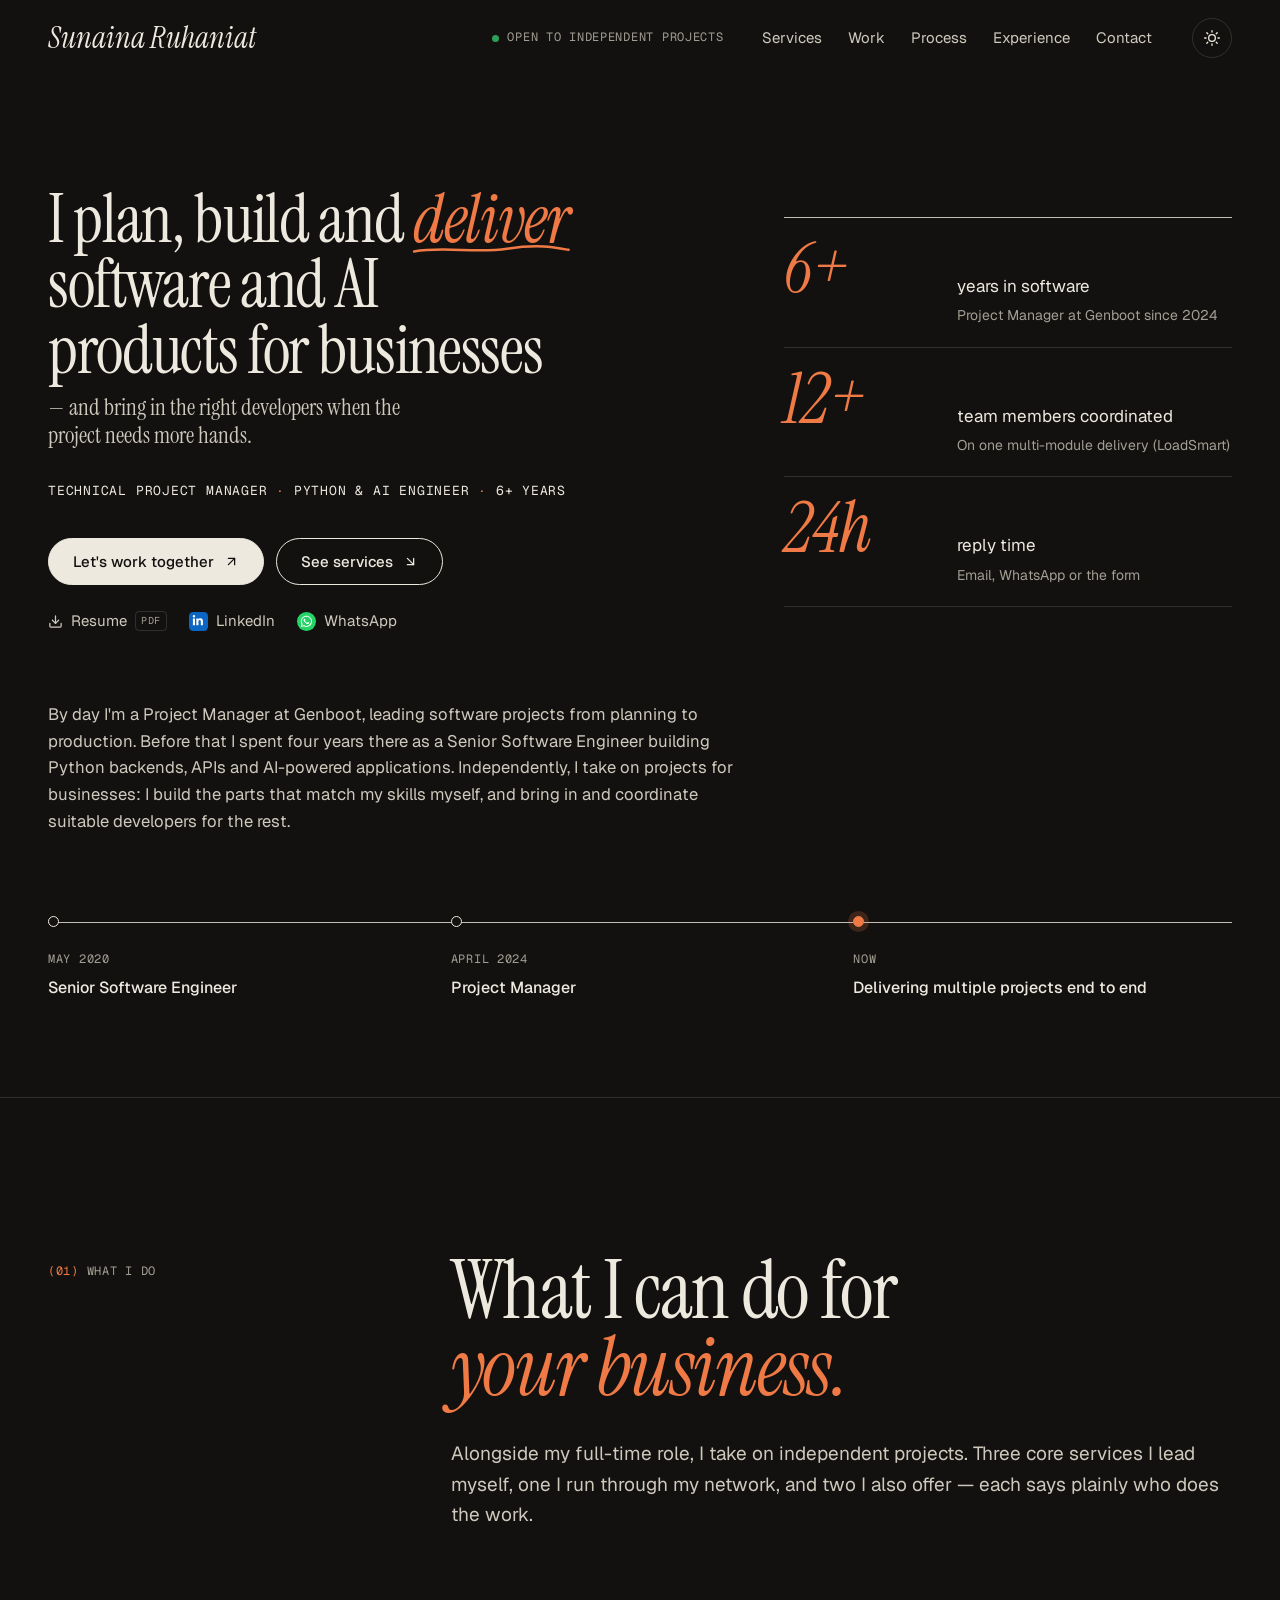
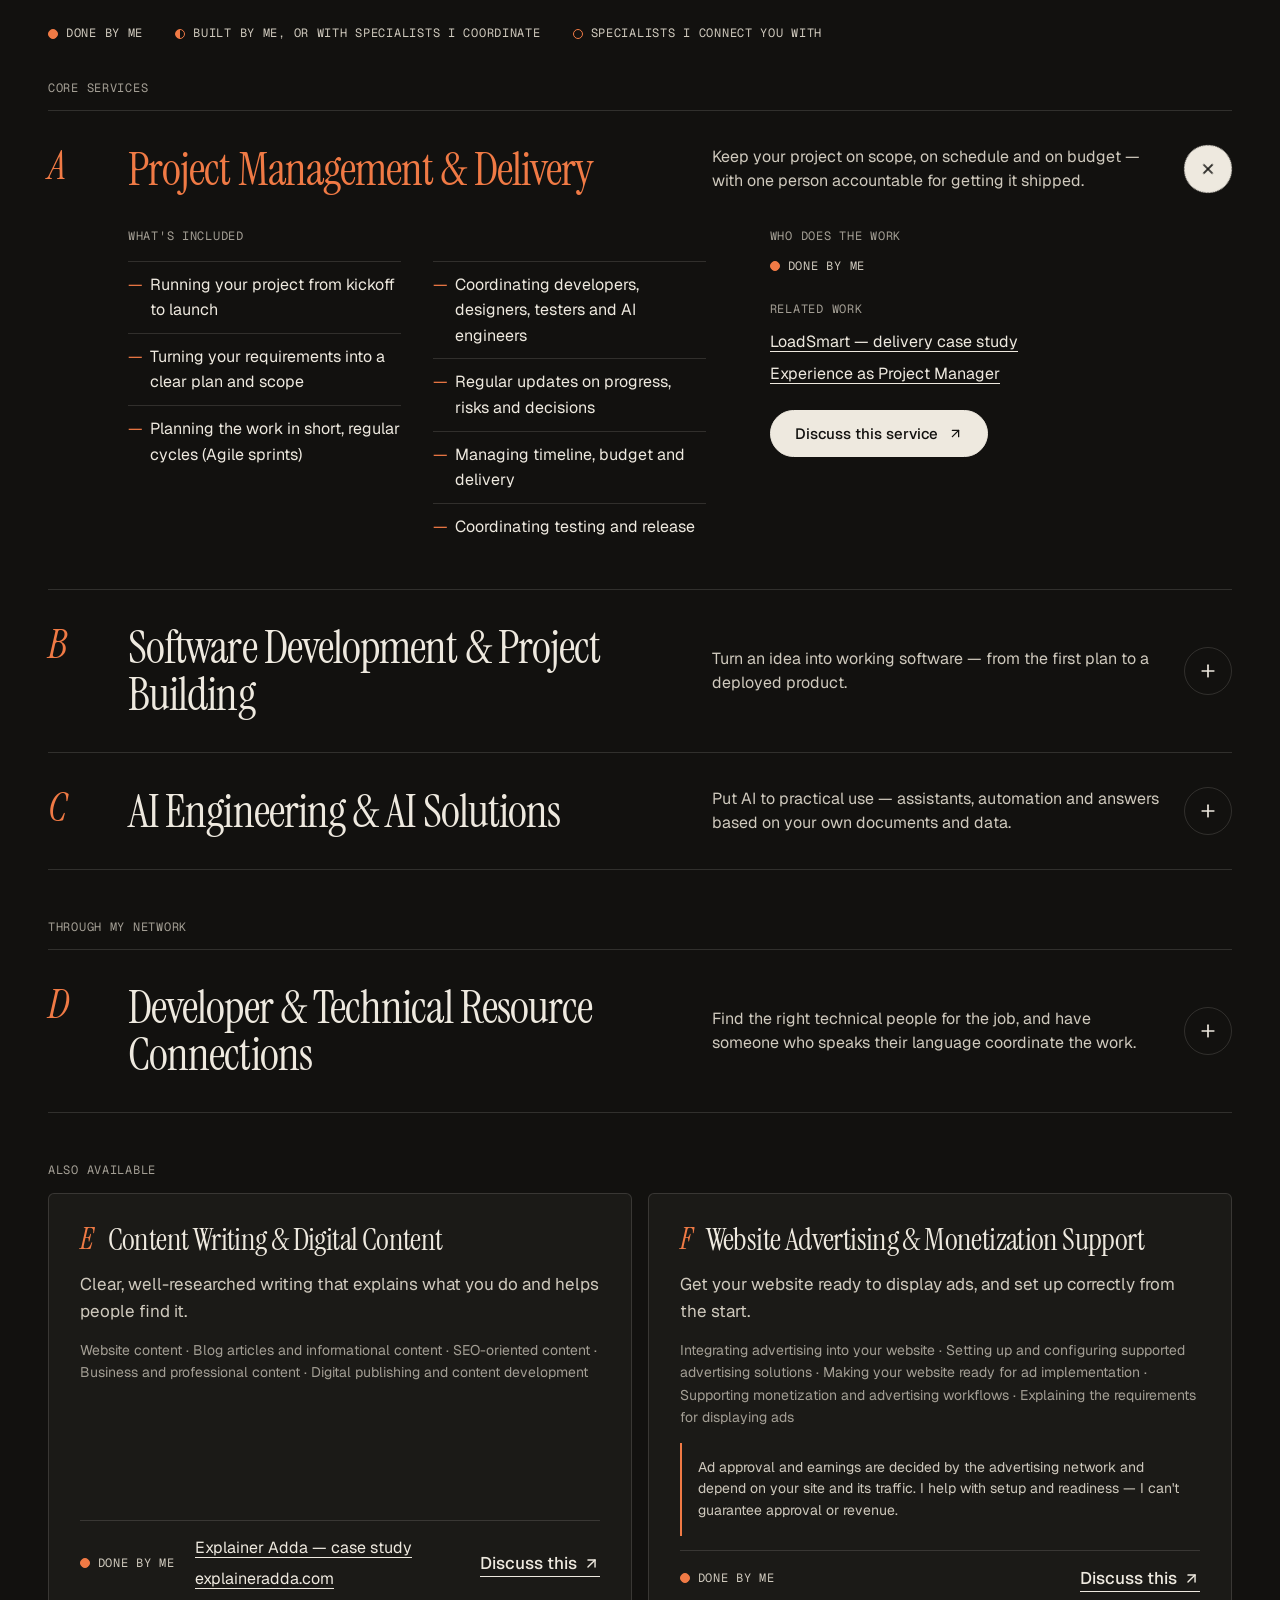
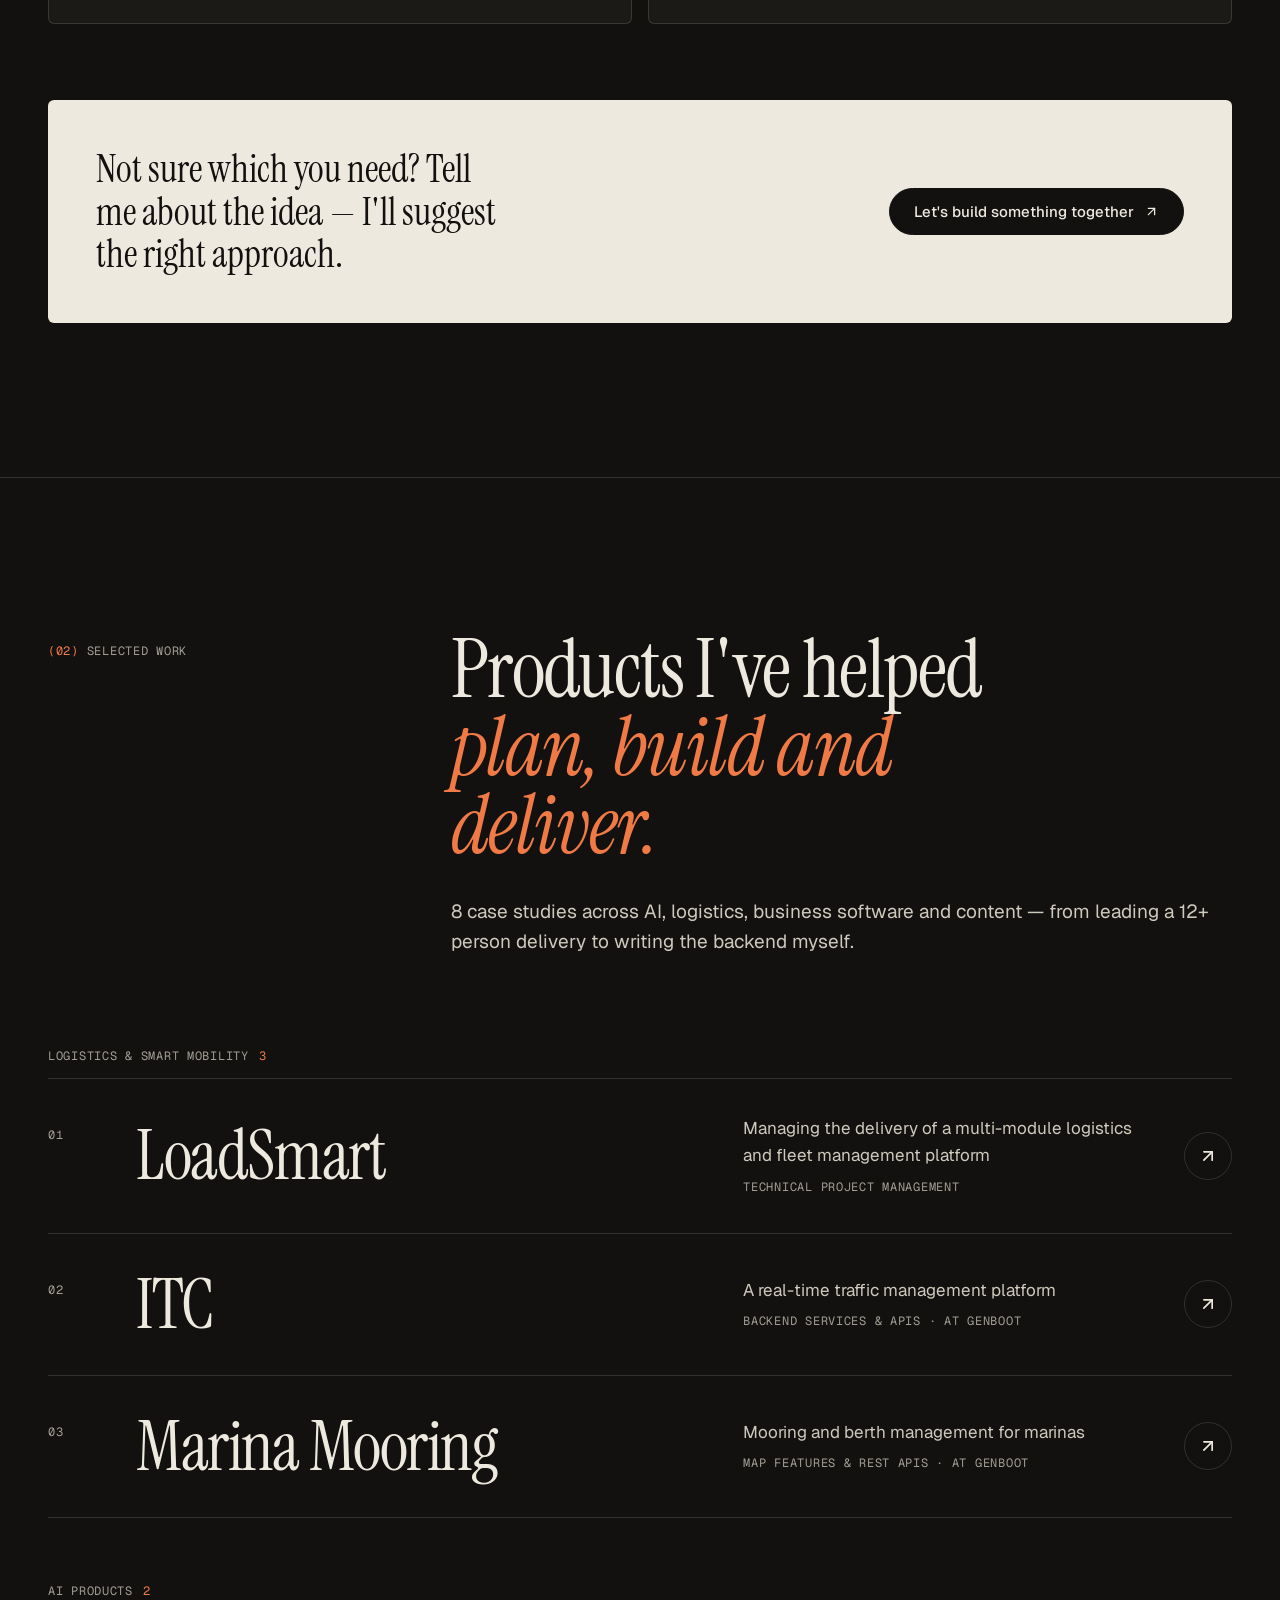
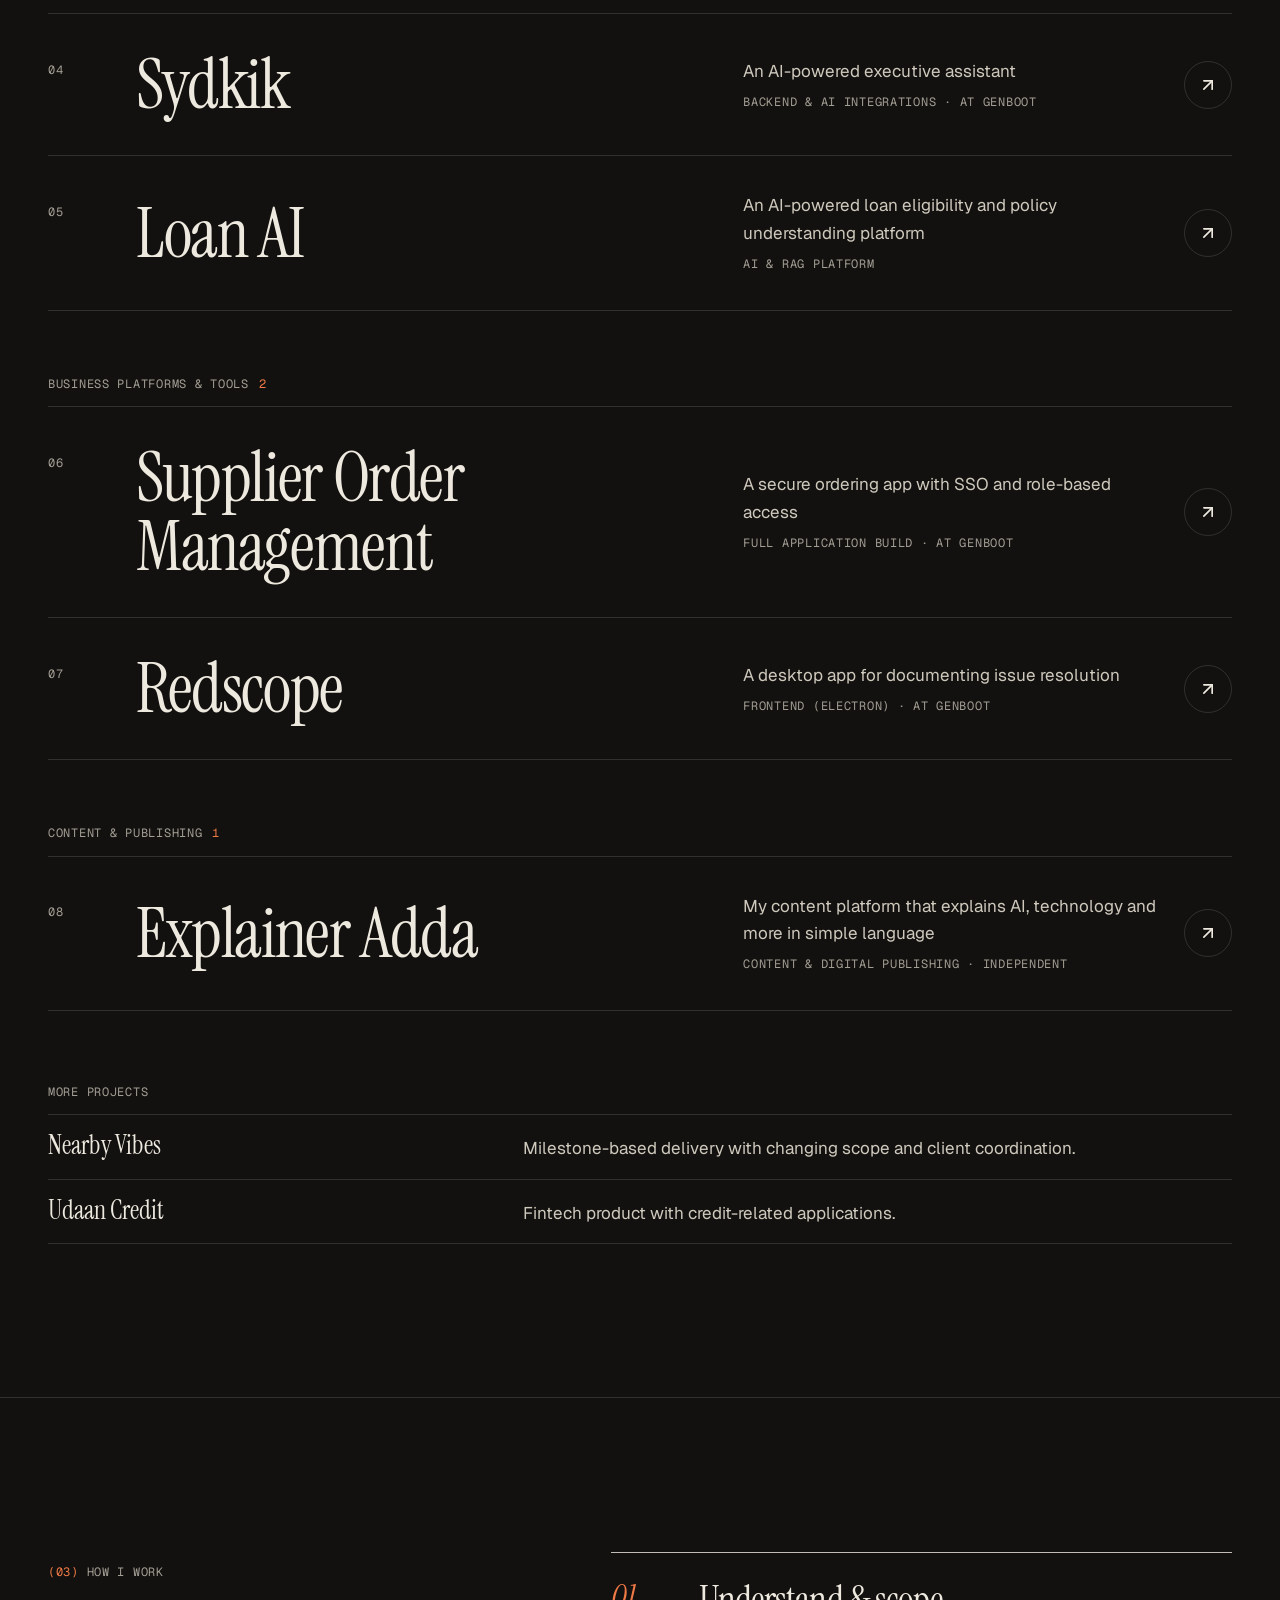
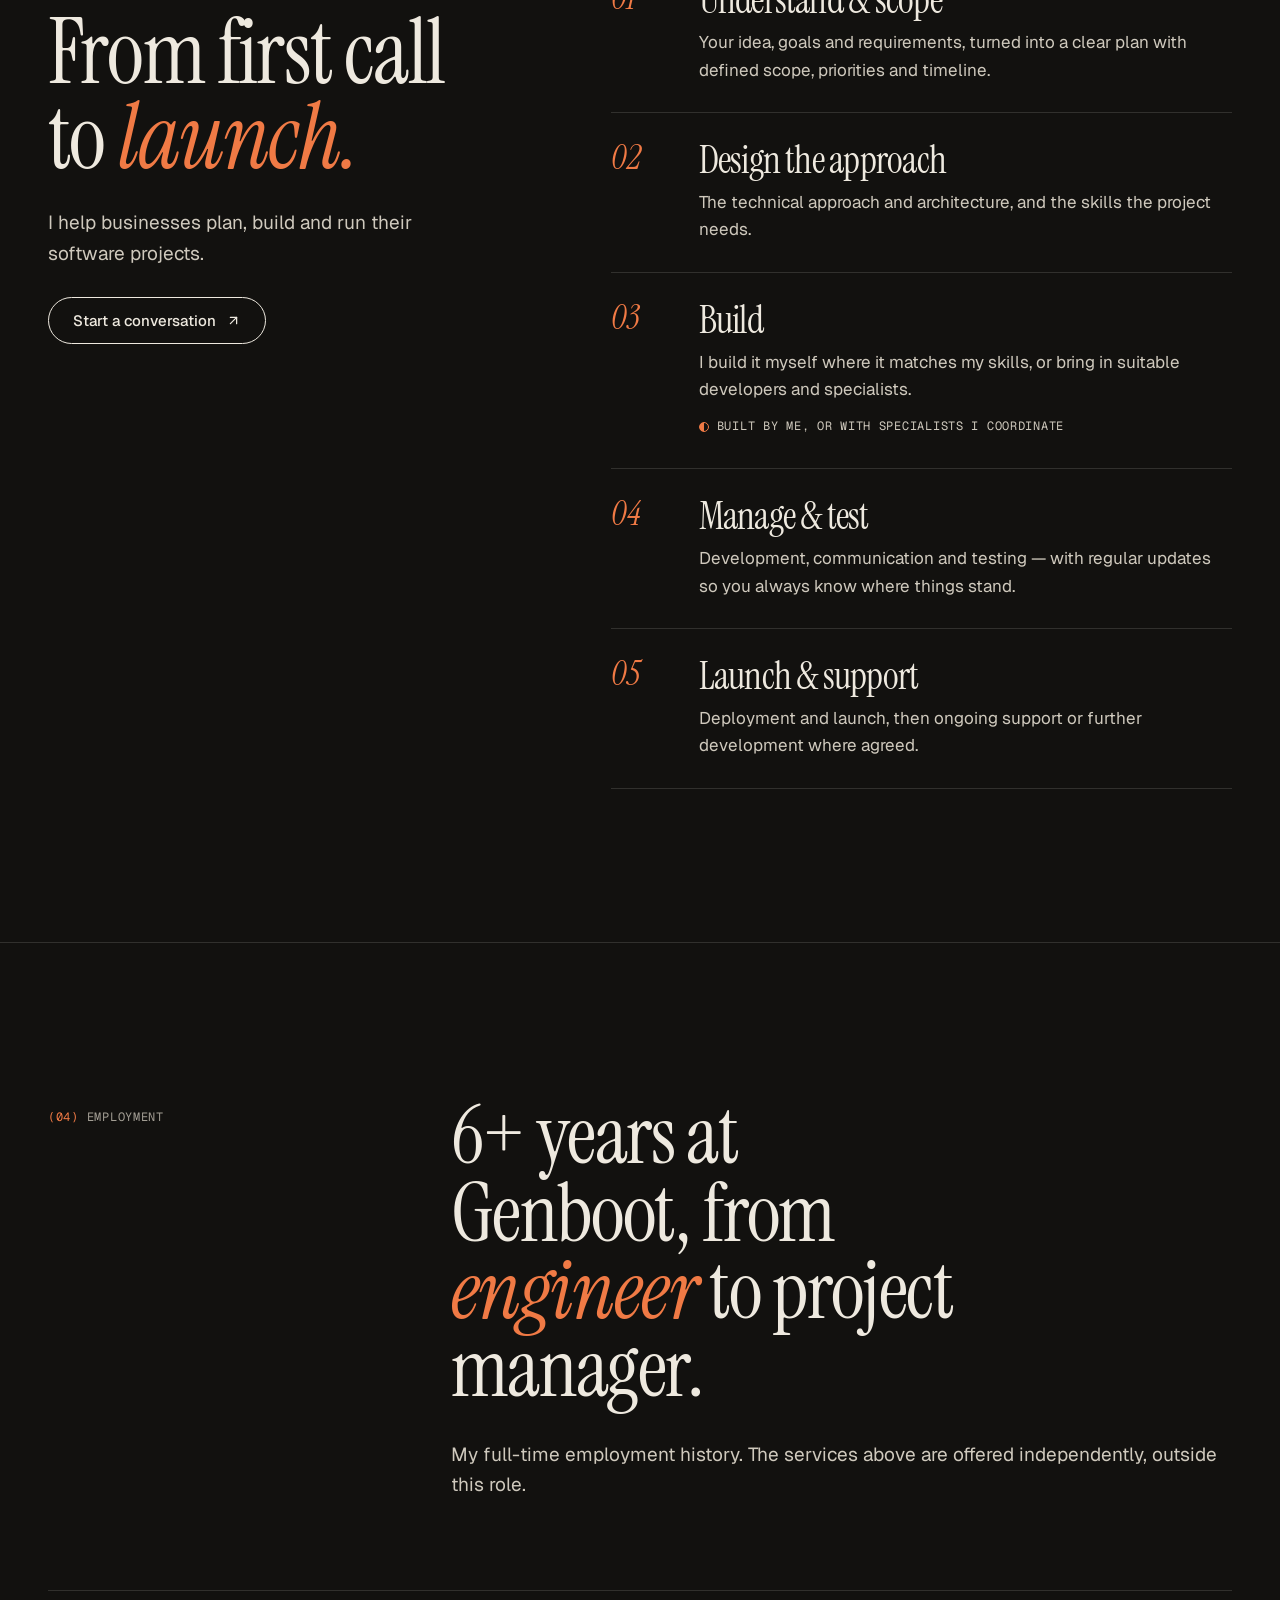
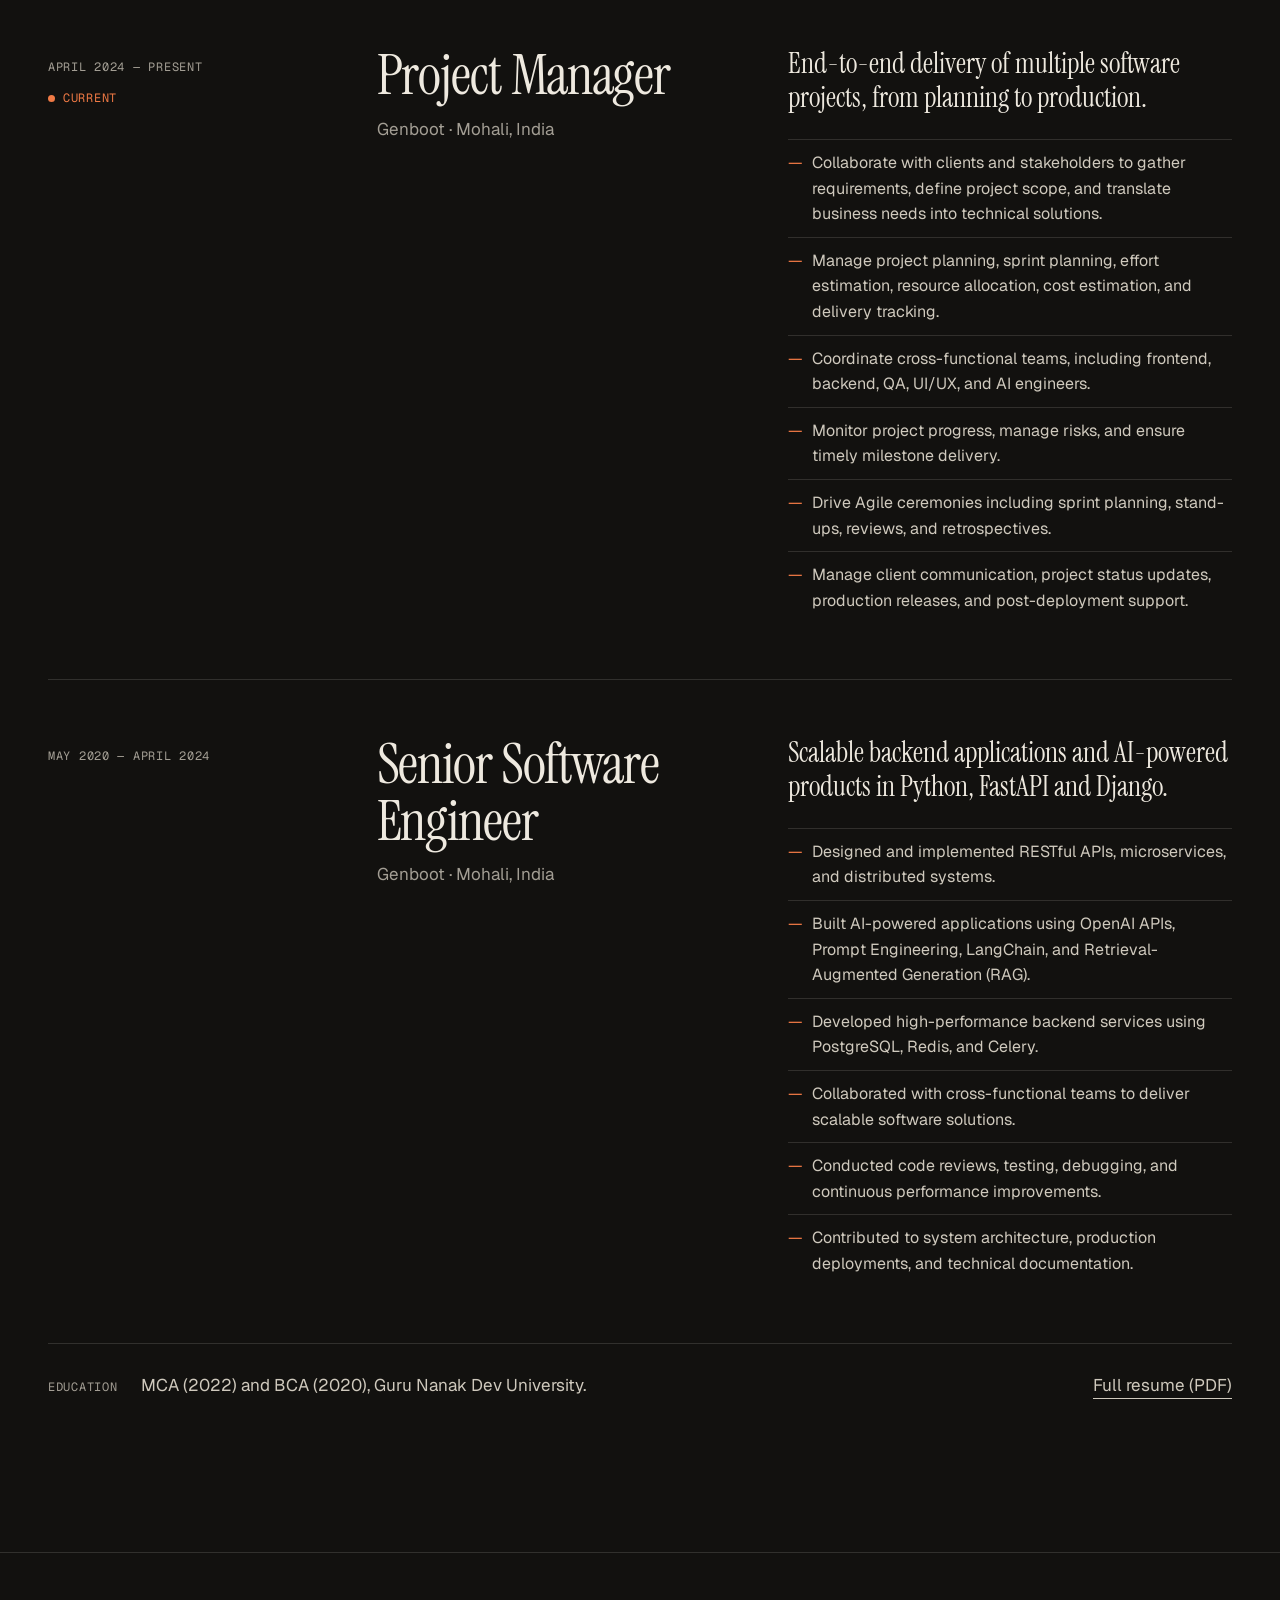
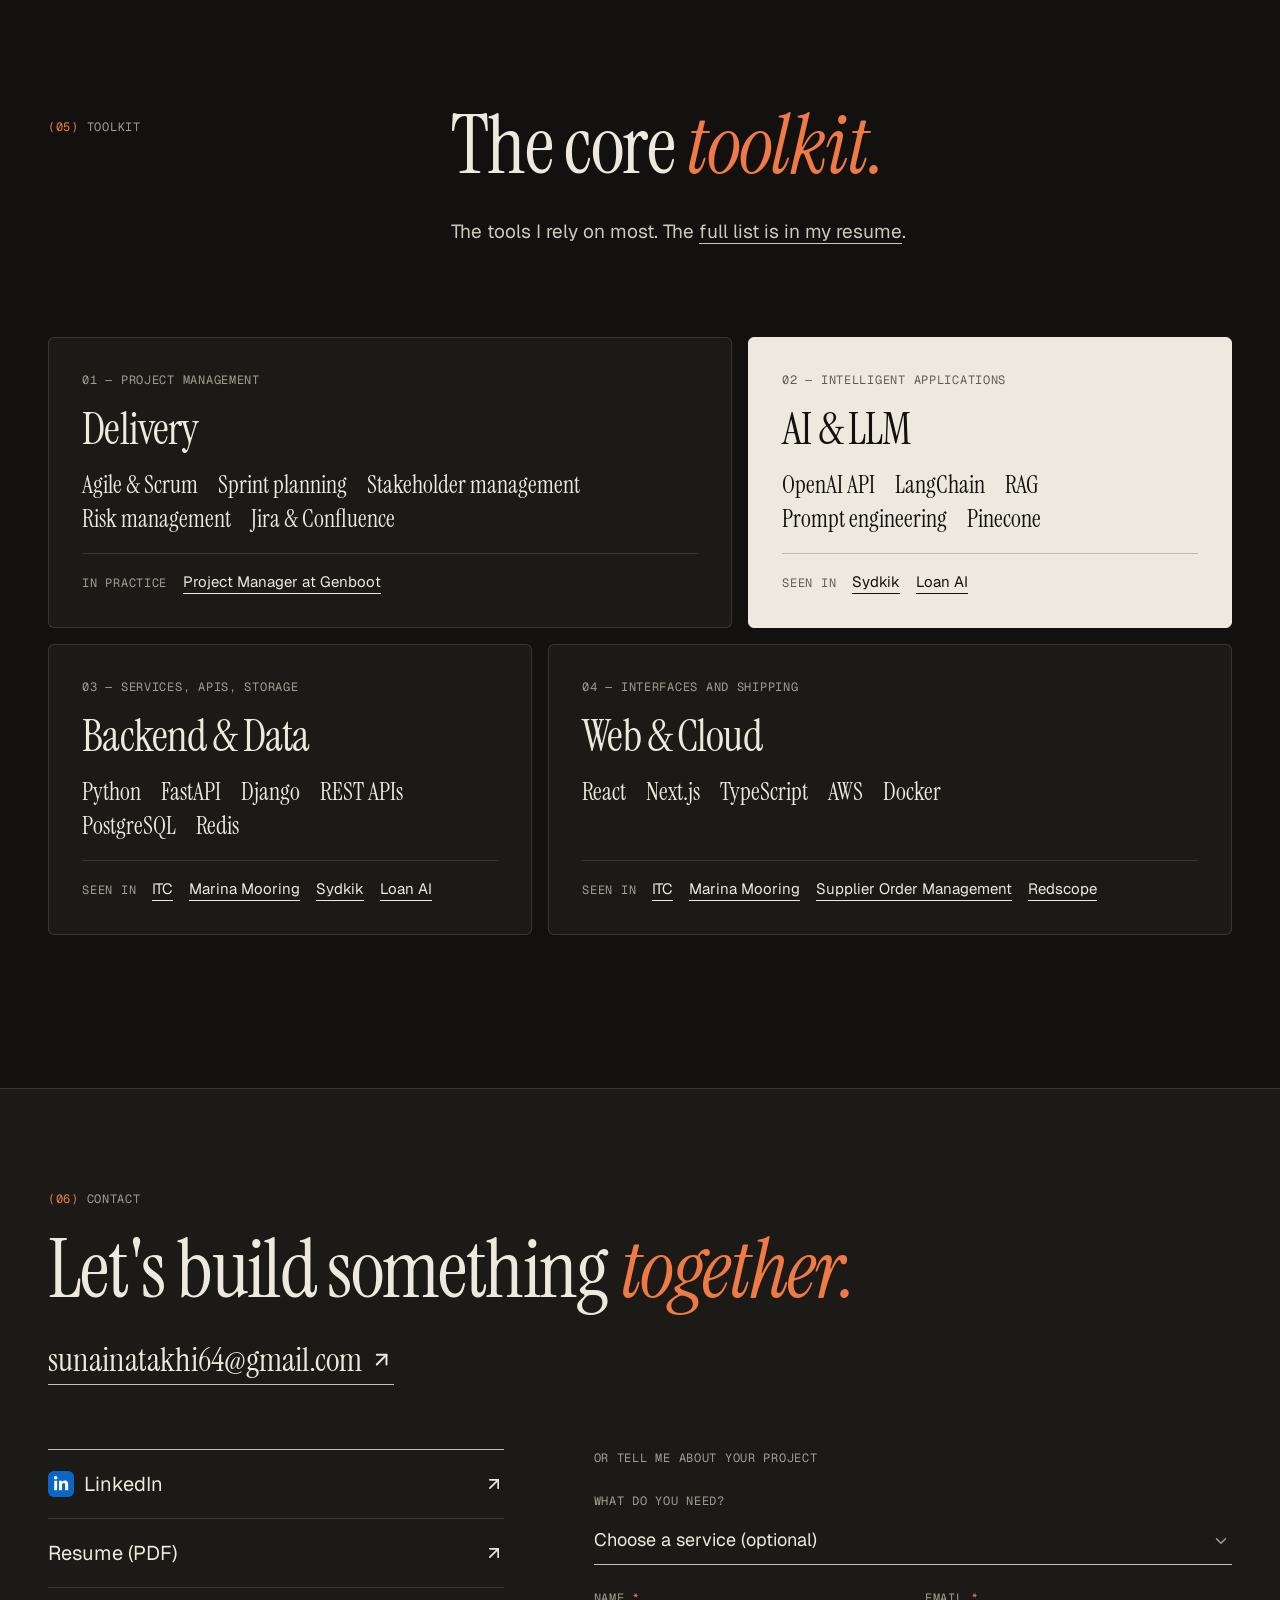
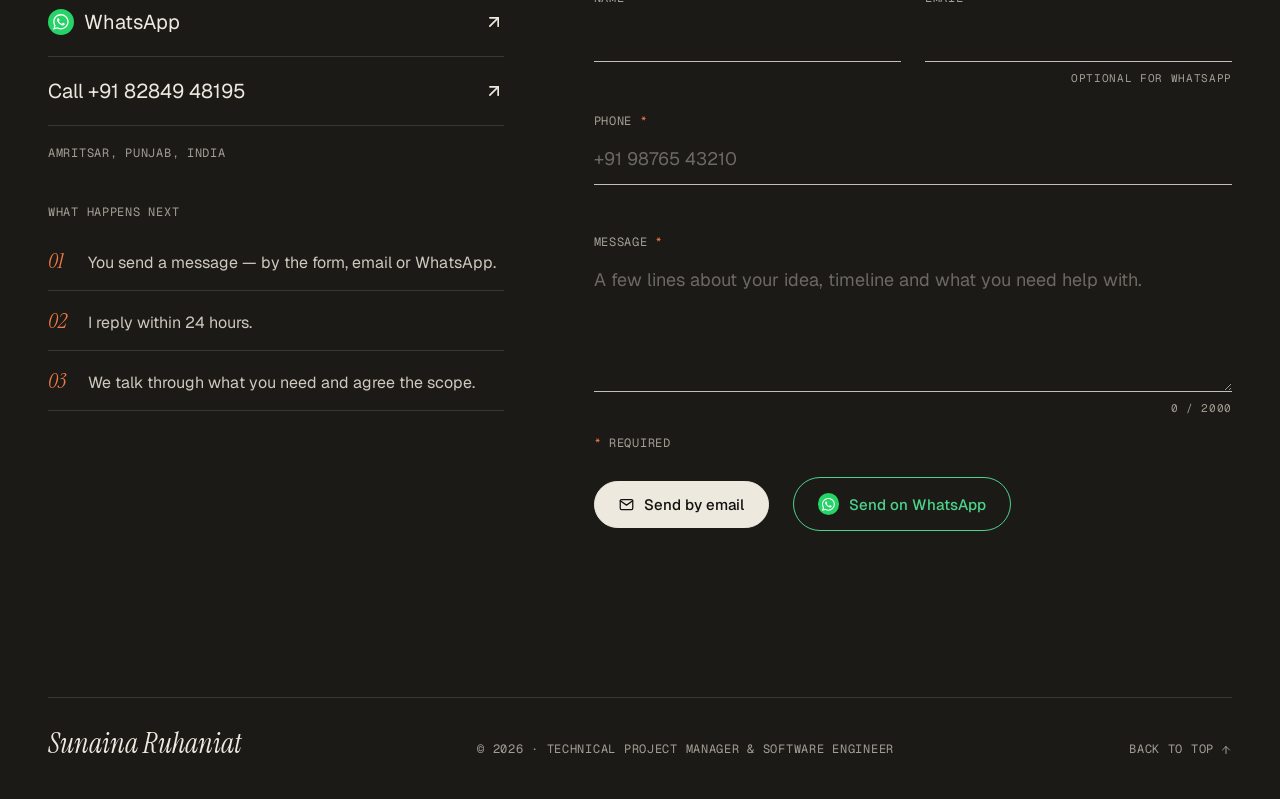
==== commit 0793ebf8: "Updates" ====
--- a/index.html
+++ b/index.html
@@ -11,4 +11,4 @@
         "sameAs": ["https://www.linkedin.com/in/sunaina-ruhaniat-01a650207/", "https://explaineradda.com/"],
         "knowsAbout": ["Project management", "Agile delivery", "Python", "FastAPI", "Django", "AI engineering", "Retrieval-Augmented Generation", "Content writing"],
         "alumniOf": { "@type": "CollegeOrUniversity", "name": "Guru Nanak Dev University" }
-      }</script><script defer="defer" src="/static/js/main.861d6cf8.js"></script><link href="/static/css/main.525d145d.css" rel="stylesheet"></head><body><noscript><main style="max-width:640px;margin:48px auto;padding:0 20px;font-family:Georgia,serif;line-height:1.5;color:#161513"><h1>Sunaina Ruhaniat</h1><p>I plan, build and deliver software and AI products for businesses — and bring in the right developers when the project needs more hands.</p><p>Technical Project Manager · Python &amp; AI Engineer · 6+ years. Project Manager at Genboot, Mohali, India.</p><p>Services: project management and delivery; software and backend development; AI features and assistants; developer connections; content writing; website ad setup.</p><p>Contact: <a href="mailto:sunainatakhi64@gmail.com">sunainatakhi64@gmail.com</a> · <a href="https://wa.me/918284948195">WhatsApp</a> · <a href="https://www.linkedin.com/in/sunaina-ruhaniat-01a650207/">LinkedIn</a> · <a href="/Sunaina_Resume.pdf">Resume (PDF)</a></p><p><small>Turn on JavaScript to see the full portfolio and case studies.</small></p></main></noscript><div id="root"></div></body></html>+      }</script><script defer="defer" src="/static/js/main.7cc402da.js"></script><link href="/static/css/main.7ff21d5f.css" rel="stylesheet"></head><body><noscript><main style="max-width:640px;margin:48px auto;padding:0 20px;font-family:Georgia,serif;line-height:1.5;color:#161513"><h1>Sunaina Ruhaniat</h1><p>I plan, build and deliver software and AI products for businesses — and bring in the right developers when the project needs more hands.</p><p>Technical Project Manager · Python &amp; AI Engineer · 6+ years. Project Manager at Genboot, Mohali, India.</p><p>Services: project management and delivery; software and backend development; AI features and assistants; developer connections; content writing; website ad setup.</p><p>Contact: <a href="mailto:sunainatakhi64@gmail.com">sunainatakhi64@gmail.com</a> · <a href="https://wa.me/918284948195">WhatsApp</a> · <a href="https://www.linkedin.com/in/sunaina-ruhaniat-01a650207/">LinkedIn</a> · <a href="/Sunaina_Resume.pdf">Resume (PDF)</a></p><p><small>Turn on JavaScript to see the full portfolio and case studies.</small></p></main></noscript><div id="root"></div></body></html>
--- a/static/css/main.7ff21d5f.css
+++ b/static/css/main.7ff21d5f.css
@@ -0,0 +1,2 @@
+:root,:root[data-theme=light]{--paper:#f3efe7;--paper-2:#ebe5d9;--paper-3:#e1d9ca;--ink:#161513;--ink-2:#33302b;--muted:#6b665d;--rule:#16151324;--rule-strong:#161513d9;--accent:#b93a0b;--accent-ink:#fff;--selection:#b93a0b2e;--danger:#b42318;color-scheme:light}:root[data-theme=dark]{--paper:#12110f;--paper-2:#1b1a17;--paper-3:#26241f;--ink:#eee9df;--ink-2:#cfc9bd;--muted:#a39e94;--rule:#eee9df24;--rule-strong:#eee9dfcc;--accent:#f07a45;--accent-ink:#12110f;--selection:#f07a4547;--danger:#ff8a7a;color-scheme:dark}:root{--serif:"Instrument Serif","Iowan Old Style",Georgia,serif;--sans:"Geist",ui-sans-serif,system-ui,-apple-system,"Segoe UI",sans-serif;--mono:"Geist Mono",ui-monospace,"SFMono-Regular",Menlo,monospace;--gutter:clamp(20px,4vw,48px);--max:1320px;--section:clamp(88px,12vw,160px);--ease:cubic-bezier(0.2,0.7,0.1,1)}*,:after,:before{box-sizing:border-box}html{scroll-behavior:smooth;scroll-padding-top:88px}body{-webkit-font-smoothing:antialiased;-moz-osx-font-smoothing:grayscale;background:#f3efe7;background:var(--paper);color:#161513;color:var(--ink);font-family:Geist,ui-sans-serif,system-ui,-apple-system,Segoe UI,sans-serif;font-family:var(--sans);font-size:17px;line-height:1.6;margin:0;text-rendering:optimizeLegibility;transition:background-color .4s cubic-bezier(.2,.7,.1,1),color .4s cubic-bezier(.2,.7,.1,1);transition:background-color .4s var(--ease),color .4s var(--ease)}::selection{background:#b93a0b2e;background:var(--selection)}img,svg{display:block;max-width:100%}a{color:inherit}h1,h2,h3,h4{font-weight:400;margin:0}ol,p,ul{margin:0}ol,ul{list-style:none;padding:0}button{color:inherit;font:inherit}.wrap{margin:0 auto;max-width:1320px;max-width:var(--max);padding:0 clamp(20px,4vw,48px);padding:0 var(--gutter);width:100%}.section{border-top:1px solid #16151324;border-top:1px solid var(--rule);padding:clamp(88px,12vw,160px) 0;padding:var(--section) 0}.mono{color:#6b665d;color:var(--muted);font-family:Geist Mono,ui-monospace,SFMono-Regular,Menlo,monospace;font-family:var(--mono);font-size:12px;font-weight:400;letter-spacing:.06em;text-transform:uppercase}.display,.serif{font-family:"Instrument Serif",Iowan Old Style,Georgia,serif;font-family:var(--serif);font-weight:400}.display{letter-spacing:-.02em;line-height:.95}.display em,.serif em{color:#b93a0b;color:var(--accent);font-style:italic}.link{background:linear-gradient(currentColor,currentColor) 0 100% /100% 1px no-repeat;text-decoration:none;transition:background-size .4s cubic-bezier(.2,.7,.1,1),color .2s ease;transition:background-size .4s var(--ease),color .2s ease}.link:hover{background-position:100% 100%;background-size:0 1px;color:#b93a0b;color:var(--accent)}.btn{align-items:center;background:#0000;border:1px solid #161513;border:1px solid var(--ink);border-radius:999px;color:#161513;color:var(--ink);cursor:pointer;display:inline-flex;font-size:15px;font-weight:500;gap:10px;line-height:1;padding:15px 24px;text-decoration:none;transition:background-color .3s cubic-bezier(.2,.7,.1,1),color .3s cubic-bezier(.2,.7,.1,1),border-color .3s cubic-bezier(.2,.7,.1,1);transition:background-color .3s var(--ease),color .3s var(--ease),border-color .3s var(--ease)}.btn svg{transition:transform .3s cubic-bezier(.2,.7,.1,1);transition:transform .3s var(--ease)}.btn:hover svg{transform:translate(2px,-2px)}.btn-solid,.btn:hover{background:#161513;background:var(--ink);color:#f3efe7;color:var(--paper)}.btn-solid:hover{background:#b93a0b;background:var(--accent);border-color:#b93a0b;border-color:var(--accent);color:#fff;color:var(--accent-ink)}:focus-visible{border-radius:4px;outline:2px solid #b93a0b;outline:2px solid var(--accent);outline-offset:3px}.skip-link{background:#161513;background:var(--ink);border-radius:999px;color:#f3efe7;color:var(--paper);font-size:14px;left:12px;padding:10px 16px;position:fixed;text-decoration:none;top:12px;transform:translateY(-200%);transition:transform .2s ease;z-index:2000}.skip-link:focus{transform:none}.visually-hidden{clip:rect(0 0 0 0);height:1px;overflow:hidden;position:absolute;white-space:nowrap;width:1px}[data-reveal]{opacity:0;transform:translateY(24px);transition:opacity .9s cubic-bezier(.2,.7,.1,1),transform .9s cubic-bezier(.2,.7,.1,1);transition:opacity .9s var(--ease),transform .9s var(--ease);transition-delay:0s;transition-delay:var(--delay,0s)}[data-reveal][data-visible]{opacity:1;transform:none}@keyframes rise{0%{opacity:0;transform:translateY(.35em)}to{opacity:1;transform:none}}::view-transition-old(root){animation:page-out .22s cubic-bezier(.2,.7,.1,1) both;animation:page-out .22s var(--ease) both}::view-transition-new(root){animation:page-in .45s cubic-bezier(.2,.7,.1,1) .08s both;animation:page-in .45s .08s var(--ease) both}::view-transition-group(masthead){animation:none}@keyframes page-out{to{opacity:0;transform:translateY(-8px)}}@keyframes page-in{0%{opacity:0;transform:translateY(14px)}}@media (prefers-reduced-motion:reduce){::view-transition-new(root),::view-transition-old(root){animation:none}html{scroll-behavior:auto}*,:after,:before{animation-duration:.01ms!important;animation-iteration-count:1!important;transition-duration:.01ms!important}[data-reveal]{opacity:1;transform:none}}.hero{padding:clamp(28px,5vw,64px) 0 clamp(56px,8vw,96px)}.hero-meta{align-items:center;animation:rise .8s var(--ease) both;border-bottom:1px solid var(--rule);display:flex;flex-wrap:wrap;gap:8px 24px;justify-content:space-between;padding-bottom:18px}.hero-available{align-items:center;color:var(--ink-2);display:inline-flex;gap:10px}.hero-available i{background:#2f9e5b;border-radius:50%;box-shadow:0 0 0 4px #2f9e5b2e;height:8px;width:8px}.hero-title{font-size:clamp(40px,6.6vw,104px);letter-spacing:-.02em;line-height:.98;margin:0;max-width:17ch}.hero-main,.hero-tail{display:block}.hero-tail{animation:rise .9s .8s var(--ease) both;color:var(--ink-2);font-size:.34em;letter-spacing:0;line-height:1.25;margin-top:.5em;max-width:34ch}.hero-word{animation:rise .9s var(--ease) both;animation-delay:calc(.1s + var(--i)*.05s)}.hero-em,.hero-word{display:inline-block}.hero-em{position:relative;white-space:nowrap}.hero-underline{bottom:-.04em;height:.16em;left:0;overflow:visible;position:absolute;right:0;width:100%}.hero-underline path{fill:none;stroke:var(--accent);stroke-width:2.5;stroke-linecap:round;vector-effect:non-scaling-stroke;stroke-dasharray:340;stroke-dashoffset:340;animation:draw 1.2s .9s var(--ease) forwards,wave 4.5s 2.1s ease-in-out infinite alternate}@keyframes draw{to{stroke-dashoffset:0}}@keyframes wave{0%{d:path("M2 14 C 60 4, 120 18, 180 9 S 270 6, 298 11")}50%{d:path("M2 12 C 60 15, 120 5, 180 12 S 270 13, 298 9")}to{d:path("M2 10 C 60 6, 120 16, 180 7 S 270 10, 298 13")}}.hero-roles{animation:rise .9s .6s var(--ease) both;color:var(--ink);font-size:13px;margin-top:clamp(20px,2.4vw,32px)}.hero-roles span[aria-hidden]{color:var(--accent)}.hero-role{white-space:nowrap}.hero-ctas{animation:rise .9s .7s var(--ease) both;display:flex;flex-wrap:wrap;gap:12px;margin-top:clamp(24px,3vw,36px)}.hero-top{grid-gap:48px;display:grid;gap:48px;grid-template-columns:minmax(0,1fr);margin-top:clamp(28px,3.6vw,48px)}.hero-aside{grid-gap:32px;align-content:start;animation:rise .9s .85s var(--ease) both;display:grid;gap:32px}.hero-stats{border-top:1px solid var(--rule-strong);margin:0}.hero-stat{grid-gap:16px;align-items:baseline;animation:rise .8s var(--ease) both;animation-delay:calc(.6s + var(--i)*.12s);border-bottom:1px solid var(--rule);display:grid;gap:16px;grid-template-columns:minmax(120px,.8fr) minmax(0,1.4fr);padding:20px 0}.hero-stat-value{color:var(--accent);font-size:clamp(56px,5.4vw,80px);font-style:italic;line-height:.9}.hero-stat dd{grid-gap:4px;display:grid;gap:4px;margin:0}.hero-stat-label{color:var(--ink);font-size:17px}.hero-stat-note{color:var(--muted);font-size:14px}.hero-quick{margin-top:20px}@media (min-width:1024px){.hero-top{align-items:start;gap:clamp(48px,5vw,80px);grid-template-columns:minmax(0,1.5fr) minmax(0,1fr)}.hero-title{font-size:clamp(52px,5.2vw,84px)}.hero-aside{align-self:center}}.hero-intro{color:var(--ink-2);font-size:clamp(16px,1.3vw,18px);line-height:1.6;margin-top:clamp(40px,5vw,64px);max-width:64ch}.hero-line{grid-gap:24px;display:grid;gap:24px;grid-template-columns:repeat(3,minmax(0,1fr));margin-top:clamp(48px,7vw,88px);padding-top:28px;position:relative}.hero-line:before{animation:grow 1.4s .8s var(--ease) both;background:var(--rule-strong);content:"";height:1px;left:0;position:absolute;right:0;top:0;transform-origin:left}@keyframes grow{0%{transform:scaleX(0)}}.hero-line li{grid-gap:6px;animation:rise .8s var(--ease) both;animation-delay:calc(1s + var(--i)*.15s);display:grid;gap:6px;position:relative}.hero-line li:before{background:var(--paper);border:1.5px solid var(--ink);border-radius:50%;content:"";height:11px;left:0;position:absolute;top:-34px;width:11px}.hero-line li.is-now:before{background:var(--accent);border-color:var(--accent);box-shadow:0 0 0 5px color-mix(in srgb,var(--accent) 20%,#0000)}.hero-line-label{font-size:16px;font-weight:500}@media (min-width:1280px){.hero-meta{display:none}}@media (max-width:599px){.hero-meta span:last-child{display:none}.hero-title{font-size:clamp(34px,9.6vw,44px)}.hero-tail{font-size:.48em}.hero-roles{font-size:11.5px;line-height:1.8}.hero-stat{grid-template-columns:96px minmax(0,1fr);padding:16px 0}.hero-stat-value{font-size:48px}.hero-line{gap:22px;grid-template-columns:1fr;padding:0 0 0 28px}.hero-line:before{animation-name:growY;bottom:4px;height:auto;left:5px;right:auto;top:4px;transform-origin:top;width:1px}@keyframes growY{0%{transform:scaleY(0)}}.hero-line li:before{left:-28px;top:5px}}.quick-links{align-items:center;display:flex;flex-wrap:wrap;gap:6px 22px}.quick-link{align-items:center;background:linear-gradient(currentColor,currentColor) 0 100% /0 1px no-repeat;color:var(--ink-2);display:inline-flex;font-size:15px;gap:8px;padding:4px 0;text-decoration:none;transition:color .2s ease,background-size .4s var(--ease)}.quick-link svg{flex-shrink:0;font-size:15px}.quick-link .brand-icon{font-size:13px}.quick-link:hover{background-size:100% 1px;color:var(--accent)}.quick-link-hint{border:1px solid var(--rule);border-radius:4px;font-size:10px;padding:1px 5px}.quick-links--menu{gap:4px 24px}.quick-links--menu .quick-link{font-size:17px;padding:10px 0}.brand-icon{align-items:center;color:#fff;display:inline-flex;flex-shrink:0;height:1.45em;justify-content:center;width:1.45em}.brand-icon svg{height:62%;width:62%}.brand-icon--whatsapp{background:#25d366;border-radius:50%}.brand-icon--whatsapp svg{height:68%;width:68%}.brand-icon--linkedin{background:#0a66c2;border-radius:22%}.work-group+.work-group{margin-top:clamp(40px,5vw,64px)}.work-domain{align-items:baseline;display:flex;font-size:12px;font-weight:400;gap:10px;margin:0 0 12px}.work-domain span{color:var(--accent)}.work-more{margin-top:clamp(48px,6vw,72px)}.work-more ul{border-top:1px solid var(--rule)}.work-more li{grid-gap:8px 32px;align-items:baseline;border-bottom:1px solid var(--rule);display:grid;gap:8px 32px;grid-template-columns:minmax(0,1fr) minmax(0,1.6fr);padding:16px 0}.work-more-name{font-size:26px;line-height:1.1}.work-more-note{color:var(--ink-2)}@media (max-width:599px){.work-more li{grid-template-columns:1fr}}.work-list{border-bottom:1px solid var(--rule)}.work-row{grid-gap:24px;align-items:center;border-top:1px solid var(--rule);display:grid;gap:24px;grid-template-columns:64px minmax(0,1.4fr) minmax(0,1fr) 48px;padding:clamp(24px,3vw,36px) 0;text-decoration:none;transition:color .3s var(--ease)}.work-index{align-self:start;padding-top:.9em}.work-thumb{display:none}.work-name{font-size:clamp(40px,5.4vw,80px);line-height:1;transition:transform .5s var(--ease),color .3s ease}.work-meta{grid-gap:8px;display:grid;gap:8px}.work-summary{color:var(--ink-2);font-size:17px}.work-arrow{align-items:center;border:1px solid var(--rule);border-radius:50%;display:inline-flex;font-size:20px;height:48px;justify-content:center;justify-self:end;transition:background-color .3s var(--ease),color .3s var(--ease),border-color .3s var(--ease),transform .4s var(--ease);width:48px}.work-row:focus-visible .work-name,.work-row:hover .work-name{color:var(--accent);transform:translateX(16px)}.work-row:focus-visible .work-arrow,.work-row:hover .work-arrow{background:var(--ink);border-color:var(--ink);color:var(--paper);transform:rotate(45deg)}@media (hover:hover){.work-list:hover .work-row:not(:hover){color:var(--muted)}}.work-preview{display:none}@media (hover:hover) and (pointer:fine) and (min-width:900px){.work-preview{display:block;left:0;opacity:0;pointer-events:none;position:fixed;top:0;transform:translate(28px,-50%) scale(.92);transform:translate(calc(var(--x, 0px) + 28px),calc(var(--y, 0px) - 50%)) scale(.92);transition:opacity .3s var(--ease),transform .45s var(--ease);width:520px;z-index:50}.work-preview.is-visible{opacity:1;transform:translate(28px,-50%) scale(1);transform:translate(calc(var(--x, 0px) + 28px),calc(var(--y, 0px) - 50%)) scale(1)}.work-preview-item{border-radius:6px;box-shadow:0 30px 60px -20px #00000059;display:none}.work-preview-item.is-active{display:block}}@media (hover:none),(max-width:899px){.work-row{gap:16px;grid-template-areas:"index thumb thumb" "index name arrow" "index meta meta";grid-template-columns:40px minmax(0,1fr) 44px}.work-index{grid-area:index;padding-top:0}.work-thumb{display:block;grid-area:thumb}.work-name{grid-area:name}.work-meta{grid-area:meta}.work-arrow{grid-area:arrow;height:44px;width:44px}}@media (max-width:599px){.work-row{gap:12px;grid-template-areas:"name arrow" "meta meta";grid-template-columns:minmax(0,1fr) 44px}.work-index,.work-thumb{display:none}}.section-head{grid-gap:24px 48px;display:grid;gap:24px 48px;grid-template-columns:minmax(0,1fr) minmax(0,2.2fr);margin-bottom:clamp(48px,7vw,96px)}.section-head-label{padding-top:.9em}.section-head-label span{color:var(--accent)}.section-head-title{font-size:clamp(44px,6.4vw,96px);max-width:14ch}.section-head-lead{grid-gap:16px;color:var(--ink-2);display:grid;font-size:19px;gap:16px;line-height:1.6;margin-top:32px;max-width:62ch}@media (max-width:767px){.section-head{grid-template-columns:1fr}.section-head-label{padding-top:0}.section-head-lead{font-size:17px}}.cover{background:var(--paper-2);border-radius:6px;margin:0;overflow:hidden}.cover svg{height:auto;width:100%}.sketch-dot{fill:color-mix(in srgb,var(--ink) 12%,#0000)}.sketch-links path{fill:none;stroke:var(--ink-2);stroke-opacity:.6;stroke-width:1.6;stroke-dasharray:5 6;animation:flow 1.6s linear infinite}.cover--compact .sketch-links path{stroke-width:2.4;stroke-dasharray:7 8}@keyframes flow{to{stroke-dashoffset:-22}}.sketch-node rect{fill:var(--paper);stroke:var(--ink);stroke-width:1.5}.cover--compact .sketch-node rect{stroke-width:2.2}.sketch-node text{fill:var(--ink);font-family:var(--mono);font-weight:500}.sketch-node--primary rect{fill:var(--ink)}.sketch-node--primary text{fill:var(--paper)}.sketch-node--core rect{fill:var(--paper-3);stroke:var(--ink-2);stroke-dasharray:4 4}.sketch-index{fill:var(--accent);font-family:var(--serif);font-style:italic}.sketch-caption{fill:var(--muted);font-family:var(--mono);font-size:12px;letter-spacing:.08em}.sketch-stack{display:none}@media (max-width:599px){.cover:not(.cover--compact) svg{display:none}.sketch-stack{align-items:center;background-image:radial-gradient(color-mix(in srgb,var(--ink) 12%,#0000) 1px,#0000 1px);background-size:18px 18px;display:flex;flex-direction:column;gap:10px;padding:28px 20px 32px}.sketch-stack-index{align-self:flex-start;color:var(--accent);font-size:36px;font-style:italic;line-height:1}.sketch-stack-row{display:flex;flex-wrap:wrap;gap:8px;justify-content:center}.sketch-stack-row li{background:var(--paper);border:1.5px solid var(--ink);border-radius:999px;font-family:var(--mono);font-size:13px;font-weight:500;padding:8px 14px}.sketch-stack-row.is-core li:first-child{background:var(--ink);color:var(--paper)}.sketch-stack-row.is-core li+li{background:var(--paper-3);border-color:var(--ink-2);border-style:dashed}.sketch-stack-arrow{color:var(--muted);font-size:18px;line-height:1}}.mode-tag{align-items:center;color:var(--ink-2);display:inline-flex;gap:8px}.mode-tag i{border:1.5px solid var(--accent);border-radius:50%;flex-shrink:0;height:10px;width:10px}.mode-tag--self i{background:var(--accent)}.mode-tag--mixed i{background:linear-gradient(90deg,var(--accent) 50%,#0000 50%)}.mode-legend{display:flex;flex-wrap:wrap;gap:12px 32px;margin-bottom:32px}.tier-label{font-size:12px;font-weight:400;margin:48px 0 12px}.mode-legend+.tier-label{margin-top:8px}.extras{grid-gap:16px;display:grid;gap:16px;grid-template-columns:repeat(2,minmax(0,1fr))}.extra{background:var(--paper-2);border:1px solid var(--rule);border-radius:6px;flex-direction:column;padding:clamp(22px,2.4vw,32px)}.extra,.extra-head{display:flex;gap:14px}.extra-head{align-items:baseline}.extra-head .service-letter{font-size:30px}.extra-title{font-size:clamp(26px,2.4vw,34px);line-height:1.05;margin:0}.extra-benefit{color:var(--ink-2)}.extra-items{color:var(--muted);font-size:14px;line-height:1.6}.extra-foot{align-items:center;border-top:1px solid var(--rule);display:flex;flex-wrap:wrap;gap:10px 20px;margin-top:auto;padding-top:14px}.extra-cta{align-items:center;display:inline-flex;font-weight:500;gap:6px;margin-left:auto}@media (max-width:767px){.extras{grid-template-columns:1fr}.extra-cta{margin-left:0}}.service-list{border-bottom:1px solid var(--rule)}.service{border-top:1px solid var(--rule)}.service-heading{margin:0}.service-trigger{grid-gap:24px;align-items:center;background:none;border:none;cursor:pointer;display:grid;gap:24px;grid-template-columns:56px minmax(0,1.25fr) minmax(0,1fr) 48px;padding:clamp(24px,3vw,34px) 0;text-align:left;width:100%}.service-letter{align-self:start;color:var(--accent);font-size:40px;font-style:italic;line-height:1}.service-title{font-size:clamp(32px,3.6vw,52px);line-height:1.02;transition:transform .5s var(--ease),color .3s ease}.service-benefit{color:var(--ink-2);font-size:16px;line-height:1.5}.service-toggle{align-items:center;border:1px solid var(--rule);border-radius:50%;display:inline-flex;font-size:20px;height:48px;justify-content:center;justify-self:end;transition:transform .5s var(--ease),background-color .3s var(--ease),color .3s var(--ease),border-color .3s var(--ease);width:48px}.service-trigger:hover .service-title{transform:translateX(10px)}.service-trigger:hover .service-toggle,.service.is-open .service-toggle{background:var(--ink);border-color:var(--ink);color:var(--paper)}.service.is-open .service-toggle{transform:rotate(45deg)}.service.is-open .service-title{color:var(--accent)}.service-panel{display:grid;grid-template-rows:0fr;transition:grid-template-rows .6s var(--ease),visibility .6s;visibility:hidden}.service.is-open .service-panel{grid-template-rows:1fr;visibility:visible}.service-panel-inner{grid-gap:32px clamp(32px,5vw,80px);display:grid;gap:32px clamp(32px,5vw,80px);grid-template-columns:minmax(0,1.25fr) minmax(0,1fr);min-height:0;overflow:hidden;padding-left:80px}.service.is-open .service-panel-inner{padding-bottom:40px}.service-detail,.service-side{grid-gap:14px;align-content:start;display:grid;gap:14px}.service-side{gap:24px}.service-side>div{grid-gap:10px;display:grid;gap:10px}.service-items{column-count:2;column-gap:32px}.service-items li{border-top:1px solid var(--rule);break-inside:avoid;font-size:16px;padding:10px 0 10px 22px;page-break-inside:avoid;position:relative}.service-items li:before{color:var(--accent);content:"—";left:0;position:absolute}.service-note{background:var(--paper-2);border-left:2px solid var(--accent);color:var(--ink-2);font-size:14px;line-height:1.55;padding:14px 16px}.service-related{grid-gap:6px;display:grid;font-size:16px;gap:6px}.service-cta,.service-related .link,.service-related .link:visited{justify-self:start}.services-cta{align-items:center;background:var(--ink);border-radius:6px;color:var(--paper);display:flex;flex-wrap:wrap;gap:24px 48px;justify-content:space-between;margin-top:clamp(48px,6vw,80px);padding:clamp(28px,4vw,48px)}.services-cta-text{font-size:clamp(28px,3vw,40px);line-height:1.1;max-width:24ch}.services-cta .btn-solid{background:var(--paper);border-color:var(--paper);color:var(--ink)}.services-cta .btn-solid:hover{background:var(--accent);border-color:var(--accent);color:var(--accent-ink)}@media (max-width:999px){.service-trigger{grid-template-areas:"letter title toggle" "letter benefit toggle";grid-template-columns:44px minmax(0,1fr) 44px;row-gap:10px}.service-letter{grid-area:letter}.service-title{grid-area:title}.service-benefit{grid-area:benefit}.service-toggle{align-self:start;grid-area:toggle;height:44px;width:44px}.service-panel-inner{grid-template-columns:1fr;padding-left:68px}}@media (max-width:599px){.service-trigger{gap:10px 14px;grid-template-columns:32px minmax(0,1fr) 40px}.service-letter{font-size:30px}.service-toggle{height:40px;width:40px}.service-panel-inner{padding-left:0}.service-items{column-count:1}}.process-grid{grid-gap:48px clamp(48px,8vw,128px);align-items:start;display:grid;gap:48px clamp(48px,8vw,128px);grid-template-columns:minmax(0,1fr) minmax(0,1.35fr)}.process-aside{grid-gap:28px;display:grid;gap:28px;justify-items:start;position:-webkit-sticky;position:sticky;top:120px}.process-title{font-size:clamp(52px,7vw,104px)}.process-promise{color:var(--ink-2);font-size:19px;max-width:34ch}.process-steps{border-top:1px solid var(--rule-strong);counter-reset:step}.process-step{grid-gap:16px;border-bottom:1px solid var(--rule);display:grid;gap:16px;grid-template-columns:72px minmax(0,1fr);padding:28px 0;transition:padding-left .5s var(--ease)}.process-step:hover{padding-left:10px}.process-num{color:var(--accent);font-size:34px;font-style:italic;line-height:1}.process-step-title{font-size:clamp(30px,3vw,42px);line-height:1}.process-step-text{color:var(--ink-2);font-size:17px;margin:10px 0 0;max-width:48ch}.process-step .mode-tag{margin-top:14px}@media (max-width:899px){.process-grid{grid-template-columns:1fr}.process-aside{position:static}}@media (max-width:479px){.process-step{grid-template-columns:48px minmax(0,1fr)}.process-num{font-size:28px}}.roles{border-bottom:1px solid var(--rule)}.exp-education{align-items:baseline;color:var(--ink-2);display:flex;flex-wrap:wrap;font-size:17px;gap:8px 24px;margin-top:28px}.exp-education .link{margin-left:auto}.role{grid-gap:24px clamp(32px,4vw,64px);border-top:1px solid var(--rule);display:grid;gap:24px clamp(32px,4vw,64px);grid-template-columns:minmax(0,1fr) minmax(0,1.3fr) minmax(0,1.6fr);padding:clamp(36px,5vw,56px) 0}.role-dates{align-items:flex-start;display:flex;flex-direction:column;gap:12px;padding-top:.6em}.role-badge{align-items:center;color:var(--accent);display:inline-flex;gap:8px}.role-badge:before{animation:pulse 2.4s ease-in-out infinite;background:var(--accent);border-radius:50%;content:"";height:7px;width:7px}@keyframes pulse{50%{box-shadow:0 0 0 6px color-mix(in srgb,var(--accent) 15%,#0000)}}.role-title{font-size:clamp(40px,4.4vw,64px);line-height:1}.role-company{color:var(--muted);margin-top:12px}.role-summary{font-family:var(--serif);font-size:clamp(24px,2.2vw,30px);line-height:1.2;margin-bottom:24px}.role-points li{border-top:1px solid var(--rule);color:var(--ink-2);font-size:16px;padding:10px 0 10px 24px;position:relative}.role-points li:before{color:var(--accent);content:"—";left:0;position:absolute}@media (max-width:1023px){.exp-education{align-items:baseline;color:var(--ink-2);display:flex;flex-wrap:wrap;font-size:17px;gap:8px 24px;margin-top:28px}.exp-education .link{margin-left:auto}.role{grid-template-columns:minmax(0,1fr) minmax(0,2fr)}.role-body{grid-column:2}}@media (max-width:699px){.exp-education{align-items:baseline;color:var(--ink-2);display:flex;flex-wrap:wrap;font-size:17px;gap:8px 24px;margin-top:28px}.exp-education .link{margin-left:auto}.role{grid-template-columns:1fr}.role-dates{align-items:center;flex-direction:row;justify-content:space-between;padding-top:0}.role-body{grid-column:auto}}.bento{grid-gap:16px;display:grid;gap:16px;grid-template-columns:repeat(12,minmax(0,1fr))}.tile{background:var(--paper-2);border:1px solid var(--rule);border-radius:6px;display:flex;flex-direction:column;gap:18px;padding:clamp(24px,2.6vw,36px);transition:border-color .4s var(--ease)}.tile:hover{border-color:var(--rule-strong)}.tile--delivery,.tile--frontend{grid-column:span 7}.tile--ai,.tile--backend{grid-column:span 5}.tile--ai{background:var(--ink);border-color:var(--ink);color:var(--paper)}.tile--ai .mono{color:color-mix(in srgb,var(--paper) 65%,#0000)}.tile--ai .tile-foot{border-top-color:color-mix(in srgb,var(--paper) 22%,#0000)}.tile-title{font-size:clamp(34px,3.4vw,48px);line-height:1}.tile-core{display:flex;flex-wrap:wrap;gap:4px 20px}.tile-core li{font-size:clamp(21px,1.9vw,27px);line-height:1.25;transition:color .2s ease}.tile-core li:hover{color:var(--accent)}.tile-foot{align-items:baseline;border-top:1px solid var(--rule);gap:8px 16px;margin-top:auto;padding-top:16px}.tile-foot,.tile-links{display:flex;flex-wrap:wrap}.tile-links{font-size:15px;gap:6px 16px}@media (max-width:1023px){.tile--ai,.tile--backend,.tile--delivery,.tile--frontend{grid-column:span 6}}@media (max-width:699px){.bento{gap:12px}.tile--ai,.tile--backend,.tile--delivery,.tile--frontend{grid-column:span 12}}.case-study{padding-top:clamp(24px,4vw,48px)}.cs-crumbs{border-bottom:1px solid var(--rule);display:flex;gap:16px;justify-content:space-between;padding-bottom:20px}.cs-back{align-items:center;display:inline-flex;gap:8px;text-decoration:none;transition:color .2s ease,gap .3s var(--ease)}.cs-back:hover{color:var(--ink);gap:12px}.cs-hero{animation:rise .9s var(--ease) both;padding:clamp(40px,7vw,96px) 0 clamp(32px,5vw,56px)}.cs-title{font-size:clamp(60px,12vw,190px);letter-spacing:-.03em;line-height:.88}.cs-summary{color:var(--accent);font-size:clamp(26px,3vw,40px);font-style:italic;margin-top:20px}.cs-context{margin-top:16px}.cs-facts{animation:rise .9s .15s var(--ease) both;border-top:1px solid var(--rule-strong);display:grid;grid-template-columns:repeat(4,minmax(0,1fr));margin:0}.cs-facts>div{padding:18px 24px 22px 0}.cs-facts>div+div{border-left:1px solid var(--rule);padding-left:24px}.cs-facts dd{font-size:17px;margin:8px 0 0}.cs-cover{animation:rise 1s .3s var(--ease) both;margin-top:clamp(32px,5vw,56px)}.cs-body{padding:clamp(56px,8vw,112px) 0}.cs-block{grid-gap:16px 48px;border-top:1px solid var(--rule);display:grid;gap:16px 48px;grid-template-columns:minmax(0,1fr) minmax(0,2.2fr);padding:36px 0}.cs-label{align-self:start;font-size:12px;padding-top:.4em;position:-webkit-sticky;position:sticky;top:100px}.cs-content{color:var(--ink-2);font-size:18px;max-width:68ch}.cs-lead{color:var(--ink);font-family:var(--serif);font-size:clamp(26px,2.6vw,36px);line-height:1.2}.cs-list li{border-bottom:1px solid var(--rule);padding:12px 0 12px 40px;position:relative}.cs-list li:first-child{padding-top:0}.cs-list li:before{color:var(--accent);content:"—";left:0;position:absolute}.cs-list--numbered{counter-reset:item}.cs-list--numbered li:before{content:counter(item,decimal-leading-zero);counter-increment:item;font-family:var(--mono);font-size:12px;top:16px}.cs-list--numbered li:first-child:before{top:4px}.cs-features{grid-gap:0 32px;display:grid;gap:0 32px;grid-template-columns:repeat(2,minmax(0,1fr))}.cs-features li{font-family:var(--serif);font-size:24px;line-height:1.2}.cs-article,.cs-features li{border-bottom:1px solid var(--rule);color:var(--ink);padding:14px 0}.cs-article{align-items:baseline;display:flex;gap:16px;justify-content:space-between;text-decoration:none}.cs-articles li:first-child .cs-article{padding-top:0}.cs-article-title{font-size:22px;line-height:1.25;transition:color .2s ease}.cs-article:hover .cs-article-title{color:var(--accent)}.cs-article .mono{flex-shrink:0}.cs-stack{color:var(--ink);font-size:clamp(20px,2vw,26px);line-height:1.45}.cs-intro{color:var(--ink-2);margin-bottom:16px}.cs-outro{color:var(--ink);font-size:clamp(22px,2vw,26px);line-height:1.25;margin-top:20px}.cs-stage{background:radial-gradient(60% 70% at 28% 18%,#4650eb6b,#0000 70%),radial-gradient(50% 60% at 88% 92%,#f07a4552,#0000 70%),#17161f;border-radius:clamp(16px,2vw,28px);isolation:isolate;overflow:hidden;position:relative}.cs-stage:before{background-image:radial-gradient(#ffffff12 1px,#0000 0);background-size:22px 22px;content:"";inset:0;position:absolute;z-index:-1}.cs-stage--web{padding:clamp(40px,6vw,88px) clamp(20px,7vw,104px)}.cs-stage--mixed{padding:clamp(56px,6vw,88px) 31% clamp(48px,6vw,80px) clamp(20px,5vw,64px)}.cs-stage--mixed .frame-window{transform:perspective(2000px) rotateY(8deg) rotateX(3deg)}.cs-stage--mixed .frame-phone{position:absolute;width:17%}.cs-stage--mixed .frame-phone:nth-of-type(2){right:19%;top:34%;transform:rotate(-6deg)}.cs-stage--mixed .frame-phone:nth-of-type(3){right:4%;top:16%;transform:rotate(4deg)}.cs-stage--phones{align-items:center;display:flex;gap:3%;justify-content:center;padding:clamp(56px,6vw,88px) 8%}.cs-stage--phones .frame-phone{width:24%}.cs-stage--phones .frame-phone:first-child{transform:translateY(6%) rotate(-5deg)}.cs-stage--phones .frame-phone:nth-child(3){transform:translateY(6%) rotate(5deg)}.cs-chip{align-items:center;-webkit-backdrop-filter:blur(10px);backdrop-filter:blur(10px);background:#12110fb8;border:1px solid #ffffff24;border-radius:999px;color:#eee9df;display:inline-flex;font-family:Geist Mono,monospace;font-family:var(--mono,"Geist Mono",monospace);font-size:11px;gap:8px;letter-spacing:.08em;padding:8px 14px;position:absolute;text-transform:uppercase;z-index:3}.cs-chip:before{background:#f07a45;border-radius:50%;content:"";height:7px;width:7px}.cs-chip--top{left:clamp(14px,2.4vw,36px);top:clamp(14px,2.4vw,32px)}.cs-chip--bottom{bottom:clamp(14px,2.4vw,32px);right:clamp(14px,2.4vw,36px)}.frame-window{background:#fff;border-radius:12px;box-shadow:0 50px 100px -30px #000000b3,0 0 0 1px #ffffff14;margin:0;overflow:hidden;position:relative;z-index:1}.frame-bar{align-items:center;background:#eceef3;display:flex;gap:7px;height:34px;padding:0 14px}.frame-bar i{background:#ff5f57;border-radius:50%;flex:none;height:11px;width:11px}.frame-bar i:nth-child(2){background:#febc2e}.frame-bar i:nth-child(3){background:#28c840}.frame-bar span{background:#fff;border-radius:6px;color:#6b6f78;flex:0 1 340px;font-size:11px;margin-left:14px;overflow:hidden;padding:3px 10px;text-overflow:ellipsis;white-space:nowrap}.frame-window img,.frame-window video{display:block;height:auto;width:100%}.frame-phone{background:#0b0b0d;border-radius:clamp(20px,2.6vw,36px);box-shadow:0 40px 80px -20px #000c,inset 0 0 0 1.5px #2b2b30;margin:0;padding:clamp(5px,.65vw,9px);position:relative;transition:translate .5s var(--ease);z-index:2}.frame-phone img{aspect-ratio:9/19.5;background:#fff;border-radius:clamp(15px,2vw,28px);display:block;object-fit:cover;object-position:top;width:100%}@media (hover:hover) and (prefers-reduced-motion:no-preference){.cs-stage .frame-phone:hover{translate:0 -8px}}.cs-screens{grid-gap:20px;display:grid;gap:20px}.cs-screens .cs-stage--phones{flex-wrap:wrap;gap:24px 4%}.cs-screens .cs-stage--phones .frame-phone{transform:none;width:26%}.cs-clip{margin:0}.cs-clip figcaption{color:var(--muted);font-size:12px;margin-top:12px}@media (max-width:699px){.cs-stage--mixed{padding:56px 16px 120px}.cs-stage--mixed .frame-window{transform:none}.cs-stage--mixed .frame-phone{width:30%}.cs-stage--mixed .frame-phone:nth-of-type(2){bottom:-18%;right:38%;top:auto}.cs-stage--mixed .frame-phone:nth-of-type(3){bottom:-10%;right:6%;top:auto}.cs-stage--phones{padding:56px 12px 40px}.cs-screens .cs-stage--phones .frame-phone,.cs-stage--phones .frame-phone{width:30%}.cs-chip--bottom{display:none}}.cs-video{aspect-ratio:16/9;background:#000;border-radius:6px;margin:0;overflow:hidden;position:relative}.cs-video iframe,.cs-video-poster,.cs-video-poster img{border:0;height:100%;inset:0;position:absolute;width:100%}.cs-video-poster{background:none;cursor:pointer;padding:0}.cs-video-poster img{object-fit:cover;transition:transform .6s var(--ease),filter .4s ease}.cs-video-poster:hover img{filter:brightness(.85);transform:scale(1.02)}.cs-video-play{align-items:center;background:var(--paper);border-radius:999px;box-shadow:0 12px 30px #0000004d;color:var(--ink);display:inline-flex;font-size:15px;font-weight:500;gap:10px;left:50%;padding:14px 22px;position:absolute;top:50%;transform:translate(-50%,-50%)}.cs-visit{border-top:1px solid var(--rule);padding-top:36px}.cs-service{background:var(--paper-2);padding:clamp(56px,8vw,96px) 0}.cs-service-inner{grid-gap:32px 64px;align-items:end;display:grid;gap:32px 64px;grid-template-columns:minmax(0,1.4fr) auto}.cs-service-inner>div:first-child{grid-gap:14px;display:grid;gap:14px;justify-items:start}.cs-service-title{font-size:clamp(36px,4.6vw,64px);line-height:1.02}.cs-service-benefit{color:var(--ink-2);font-size:18px;max-width:52ch}.cs-service-actions{display:flex;flex-wrap:wrap;gap:12px}.cs-next{border-top:1px solid var(--rule);display:block;padding:clamp(56px,8vw,112px) 0;text-decoration:none;transition:background-color .5s var(--ease),color .5s var(--ease)}.cs-next .wrap{grid-gap:16px;display:grid;gap:16px}.cs-next-name{align-items:center;display:inline-flex;font-size:clamp(54px,9vw,140px);gap:.2em;line-height:1}.cs-next-name svg{font-size:.5em;transition:transform .5s var(--ease)}.cs-next:hover{background:var(--ink);color:var(--paper)}.cs-next:hover .mono{color:var(--paper);opacity:.6}.cs-next:hover svg{transform:translateX(16px)}@media (max-width:899px){.cs-context{margin-top:16px}.cs-facts{grid-template-columns:repeat(2,minmax(0,1fr))}.cs-facts>div:nth-child(3){border-left:none;padding-left:0}.cs-facts>div:nth-child(n+3){border-top:1px solid var(--rule)}.cs-service-inner{align-items:start;grid-template-columns:1fr}}@media (max-width:699px){.cs-context{margin-top:16px}.cs-facts{grid-template-columns:1fr}.cs-facts>div+div{border-left:none;border-top:1px solid var(--rule);padding-left:0}.cs-block{grid-template-columns:1fr}.cs-label{padding-top:0;position:static}.cs-features{grid-template-columns:1fr}.cs-crumbs>span{display:none}}.cs-screens-web{grid-gap:clamp(24px,4vw,48px);display:grid;gap:clamp(24px,4vw,48px)}.reading-progress{view-transition-name:reading-progress;background:var(--accent);height:2px;left:0;pointer-events:none;position:fixed;right:0;top:76px;transform:scaleX(0);transform:scaleX(var(--progress,0));transform-origin:left;z-index:999}@media (max-width:767px){.reading-progress{top:64px}}.masthead{view-transition-name:masthead;border-bottom:1px solid #0000;position:-webkit-sticky;position:sticky;top:0;transition:border-color .4s var(--ease);z-index:1000}.masthead:before{content:"";inset:0;position:absolute;transition:background-color .4s var(--ease);z-index:-1}.masthead.is-scrolled{border-bottom-color:var(--rule)}.masthead.is-scrolled:before{backdrop-filter:saturate(1.2) blur(10px);-webkit-backdrop-filter:saturate(1.2) blur(10px);background:color-mix(in srgb,var(--paper) 88%,#0000)}.masthead.menu-open:before{background:var(--paper)}.masthead-inner{grid-gap:24px;align-items:center;display:grid;gap:24px;grid-template-columns:1fr auto 1fr;height:76px}.masthead-logo{font-size:30px;font-style:italic;justify-self:start;line-height:1;text-decoration:none;transition:color .2s ease}.masthead-logo:hover{color:var(--accent)}.masthead-role{align-items:center;display:inline-flex;gap:8px;text-decoration:none;transition:color .2s ease;white-space:nowrap}.masthead-role:hover{color:var(--ink)}.masthead-role i{background:#2f9e5b;border-radius:50%;height:7px;width:7px}.masthead-nav{display:none}.masthead-actions{align-items:center;display:flex;gap:8px;justify-content:flex-end}.icon-btn{align-items:center;background:#0000;border:1px solid var(--rule);border-radius:50%;cursor:pointer;display:inline-flex;font-size:16px;height:40px;justify-content:center;transition:border-color .3s var(--ease),color .3s var(--ease),transform .5s var(--ease);width:40px}.icon-btn:hover{border-color:var(--ink);transform:rotate(-20deg)}.menu-btn{background:#0000;border:1px solid var(--rule);border-radius:999px;color:var(--ink);cursor:pointer;height:40px;padding:0 16px}@media (min-width:1024px){.masthead-inner{grid-template-columns:1fr auto auto}.masthead-role{display:none}.masthead-nav{display:flex;gap:26px;margin-right:16px}.menu-btn{display:none}.masthead-link{color:var(--ink-2);font-size:15px;padding:6px 0;position:relative;text-decoration:none;transition:color .2s ease}.masthead-link:after{background:currentColor;bottom:0;content:"";height:1px;left:0;position:absolute;right:0;transform:scaleX(0);transform-origin:right;transition:transform .4s var(--ease)}.masthead-link.is-active,.masthead-link:hover{color:var(--ink)}.masthead-link.is-active:after,.masthead-link:hover:after{transform:scaleX(1);transform-origin:left}.masthead-link.is-active:before{background:var(--accent);border-radius:50%;content:"";height:5px;left:-12px;position:absolute;top:50%;transform:translateY(-50%);width:5px}}@media (min-width:1280px){.masthead-inner{grid-template-columns:1fr auto 1fr auto}.masthead-role{display:inline-flex}.masthead-nav{justify-self:end}}@media (max-width:767px){.masthead-role{display:none}.masthead-inner{grid-template-columns:1fr auto;height:64px}.masthead-logo{font-size:26px}}.mobile-menu{background:var(--paper);inset:76px 0 0;padding-top:32px;position:fixed}@media (max-width:767px){.mobile-menu{inset:64px 0 0}}.mobile-menu nav{display:flex;flex-direction:column}.mobile-link{align-items:baseline;animation:rise .6s var(--ease) both;animation-delay:calc(var(--i)*60ms);border-bottom:1px solid var(--rule);display:flex;font-size:clamp(44px,12vw,72px);gap:16px;padding:14px 0;text-decoration:none}.mobile-quick{animation:rise .6s .3s var(--ease) both;margin-top:20px}.mobile-mail{align-self:flex-start;font-size:18px;margin-top:32px}@media (min-width:1024px){.mobile-menu{display:none}}.contact{background:var(--paper-2);border-top:1px solid var(--rule);padding:clamp(64px,7vw,104px) 0 32px}.contact-label{margin-bottom:20px}.contact-title{font-size:clamp(48px,6.4vw,104px);line-height:1}@media (min-width:1100px){.contact-title{white-space:nowrap}}.contact-email{align-items:center;border-bottom:1px solid var(--rule-strong);display:inline-flex;font-size:clamp(24px,2.6vw,34px);gap:.25em;line-height:1.1;margin-top:clamp(20px,2.4vw,32px);overflow-wrap:anywhere;padding-bottom:6px;text-decoration:none;transition:color .3s ease,border-color .3s ease}.contact-email svg{flex-shrink:0;font-size:.7em;transition:transform .4s var(--ease)}.contact-email:hover{border-color:var(--accent);color:var(--accent)}.contact-email:hover svg{transform:translate(4px,-4px)}.contact-grid{grid-gap:48px clamp(48px,7vw,96px);display:grid;gap:48px clamp(48px,7vw,96px);grid-template-columns:minmax(0,1fr) minmax(0,1.4fr);margin-top:clamp(40px,5vw,64px)}.contact-links{align-self:start;border-top:1px solid var(--rule-strong)}.contact-link{align-items:center;border-bottom:1px solid var(--rule);display:flex;font-size:20px;justify-content:space-between;padding:18px 0;text-decoration:none;transition:color .2s ease,padding-left .4s var(--ease)}.contact-link:hover{color:var(--accent);padding-left:8px}.contact-link-label{align-items:center;display:inline-flex;gap:10px}.contact-link-icon{font-size:18px}.contact-side{grid-gap:40px;align-content:start;display:grid;gap:40px}.next-steps h3{font-size:12px;margin-bottom:8px}.next-steps li{align-items:baseline;border-bottom:1px solid var(--rule);color:var(--ink-2);display:grid;font-size:16px;grid-template-columns:40px 1fr;padding:12px 0}.next-steps li .serif{color:var(--accent);font-size:22px;font-style:italic}.contact-place{padding-top:18px}.contact-form{grid-gap:24px;align-content:start;display:grid;gap:24px}.field-row{grid-gap:24px;display:grid;gap:24px;grid-template-columns:repeat(2,minmax(0,1fr))}.field{grid-gap:4px;align-content:start;display:grid;gap:4px}.field-required{color:var(--accent)}.field-legend{margin-top:-8px}.field-legend span{color:var(--accent)}.field input::placeholder,.field textarea::placeholder{color:var(--muted);opacity:.6}.field-meta{gap:12px;justify-content:space-between;min-height:20px}.field-error,.field-meta{align-items:flex-start;display:flex}.field-error{animation:rise .3s var(--ease) both;color:var(--danger);font-size:14px;gap:6px;line-height:1.4;margin:2px 0 0}.field-error svg{flex-shrink:0;margin-top:2px}.field-hint{flex-shrink:0;font-size:11px;padding-top:4px}.field.has-error input,.field.has-error textarea{border-bottom-color:var(--danger)}.field.has-error input:focus,.field.has-error textarea:focus{border-bottom-color:var(--danger);box-shadow:0 1px 0 0 var(--danger)}.select-wrap{position:relative}.select-icon{color:var(--muted);font-size:18px;pointer-events:none;position:absolute;right:2px;top:50%;transform:translateY(-50%);transition:transform .3s var(--ease),color .2s ease}.select-wrap:focus-within .select-icon{color:var(--accent)}.field input,.field select,.field textarea{background:#0000;border:none;border-bottom:1px solid var(--rule-strong);border-radius:0;color:var(--ink);font:inherit;font-size:18px;padding:10px 0;resize:vertical;transition:border-color .3s ease;width:100%}.field input:-webkit-autofill,.field input:-webkit-autofill:focus,.field input:-webkit-autofill:hover{-webkit-text-fill-color:var(--ink);-webkit-box-shadow:0 0 0 1000px var(--paper-2) inset;caret-color:var(--ink);-webkit-transition:background-color 600000s 0s;transition:background-color 600000s 0s}.field input:-webkit-autofill:focus{-webkit-box-shadow:0 0 0 1000px var(--paper-2) inset,0 1px 0 0 var(--accent)}.field select{-webkit-appearance:none;appearance:none;cursor:pointer;padding-right:32px}.field select option{background:var(--paper);color:var(--ink)}.field input:focus,.field select:focus,.field textarea:focus{border-bottom-color:var(--accent);box-shadow:0 1px 0 0 var(--accent);outline:none}.form-actions{align-items:center;display:flex;flex-wrap:wrap;gap:16px 24px}.form-actions .btn:disabled{cursor:wait;opacity:.6}.form-status{font-size:15px;line-height:1.5;margin-top:-8px;min-height:1.5em}.form-status strong{font-weight:600}.form-status .link{font-weight:500}.btn-whatsapp{border-color:#1f9d55;color:#1a7f46}.btn-whatsapp svg{font-size:18px}.btn-whatsapp:hover{background:#1f9d55;border-color:#1f9d55;color:#fff}:root[data-theme=dark] .btn-whatsapp{border-color:#4cd38a;color:#4cd38a}:root[data-theme=dark] .btn-whatsapp:hover{background:#4cd38a;color:#12110f}.form-actions .btn:hover svg{transform:none}.form-status.success{color:var(--accent)}.form-status.error,.form-status.invalid{color:var(--danger)}.colophon{align-items:baseline;border-top:1px solid var(--rule);display:flex;flex-wrap:wrap;gap:12px 24px;justify-content:space-between;margin-top:clamp(80px,10vw,140px);padding-top:24px}.colophon-name{font-size:28px;font-style:italic}.colophon-top{align-items:center;display:inline-flex;gap:6px;text-decoration:none;transition:color .2s ease}.colophon-top:hover{color:var(--ink)}@media (max-width:899px){.contact-grid{grid-template-columns:1fr}}@media (max-width:479px){.field-row{grid-template-columns:1fr}}
+/*# sourceMappingURL=main.7ff21d5f.css.map*/
